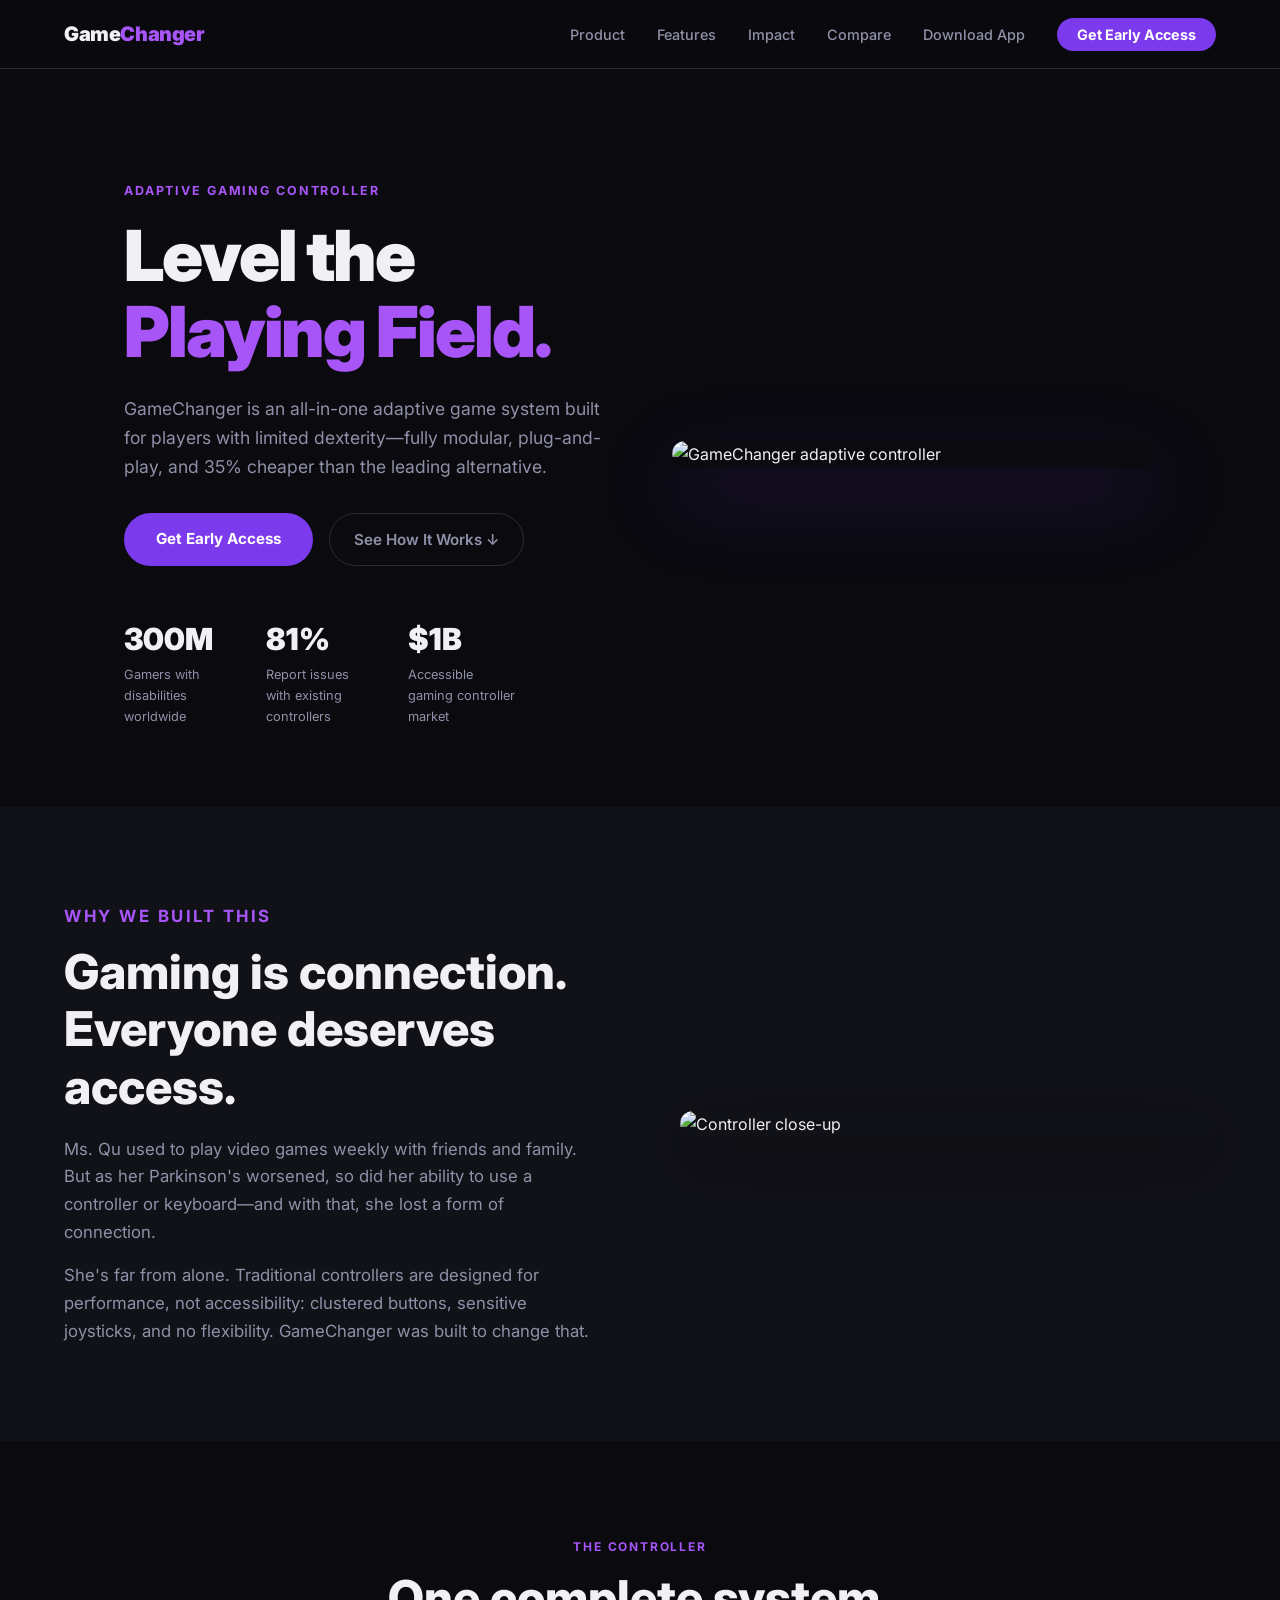
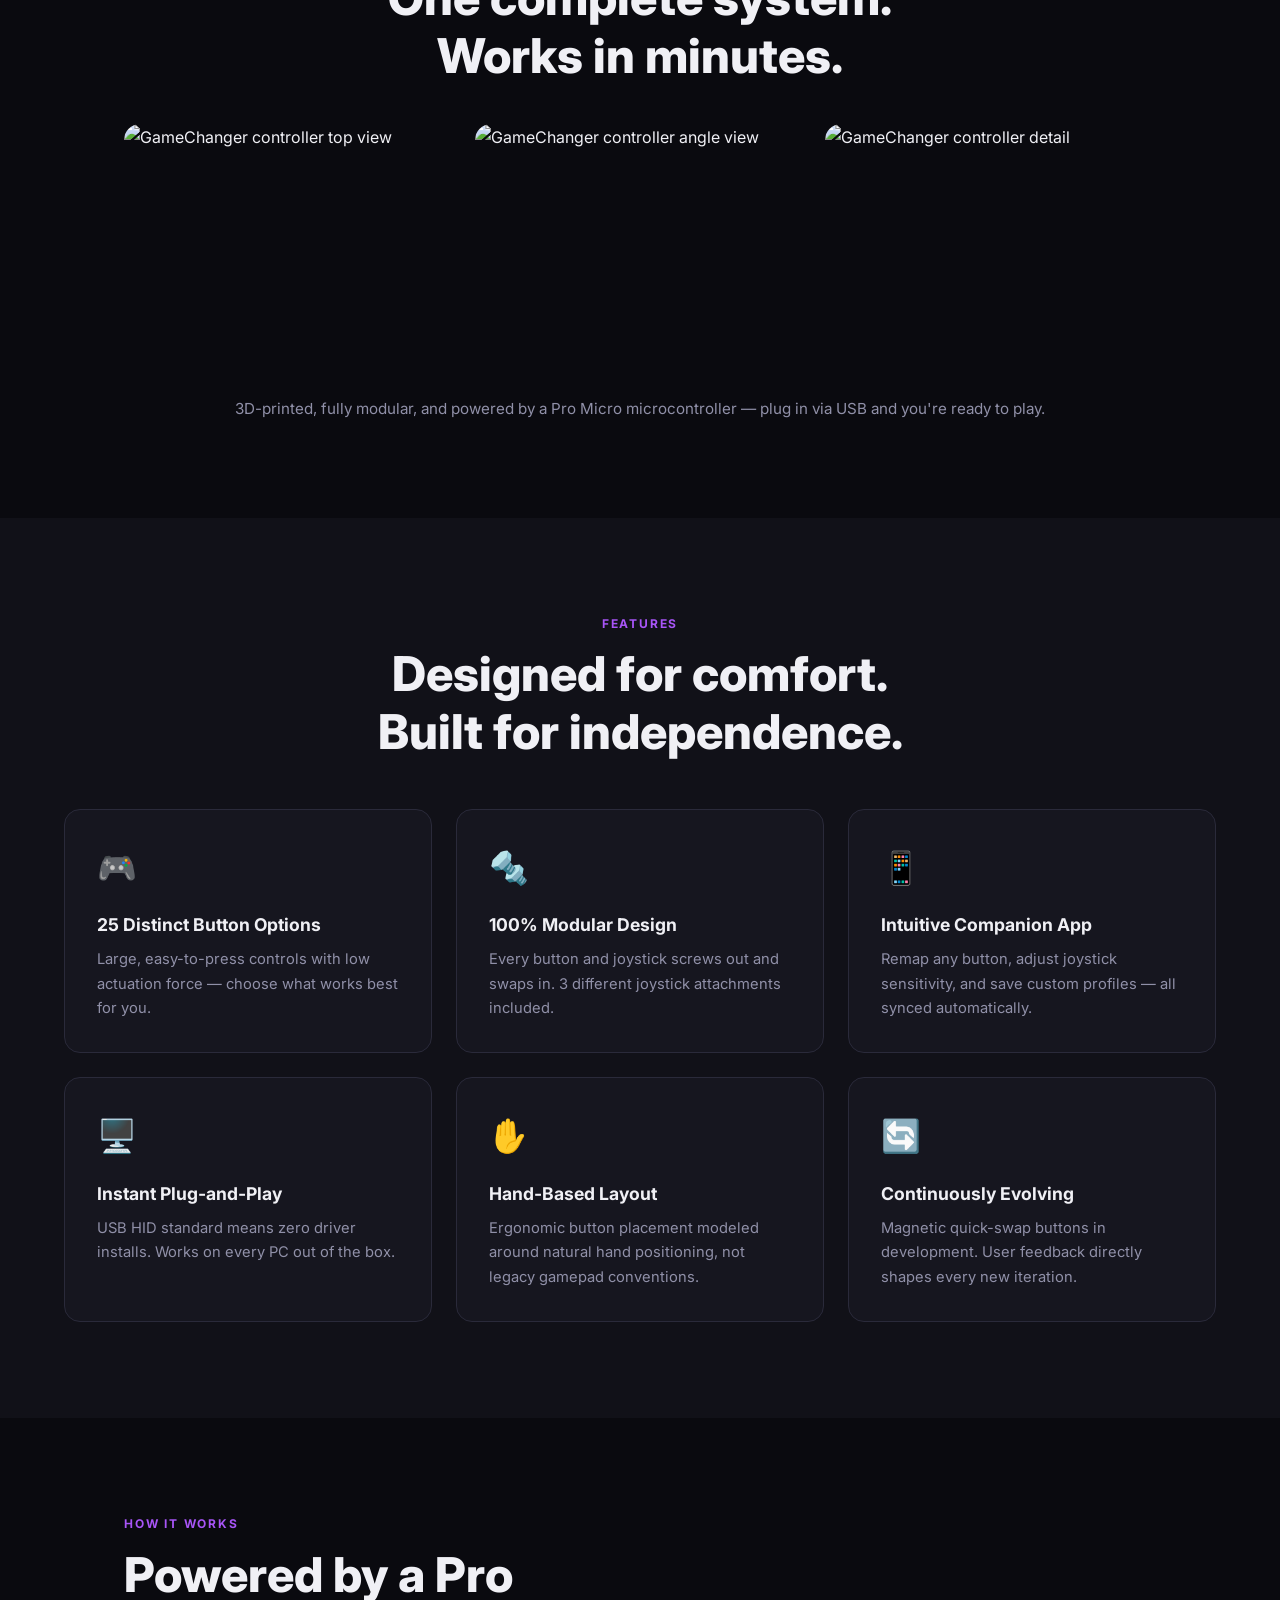
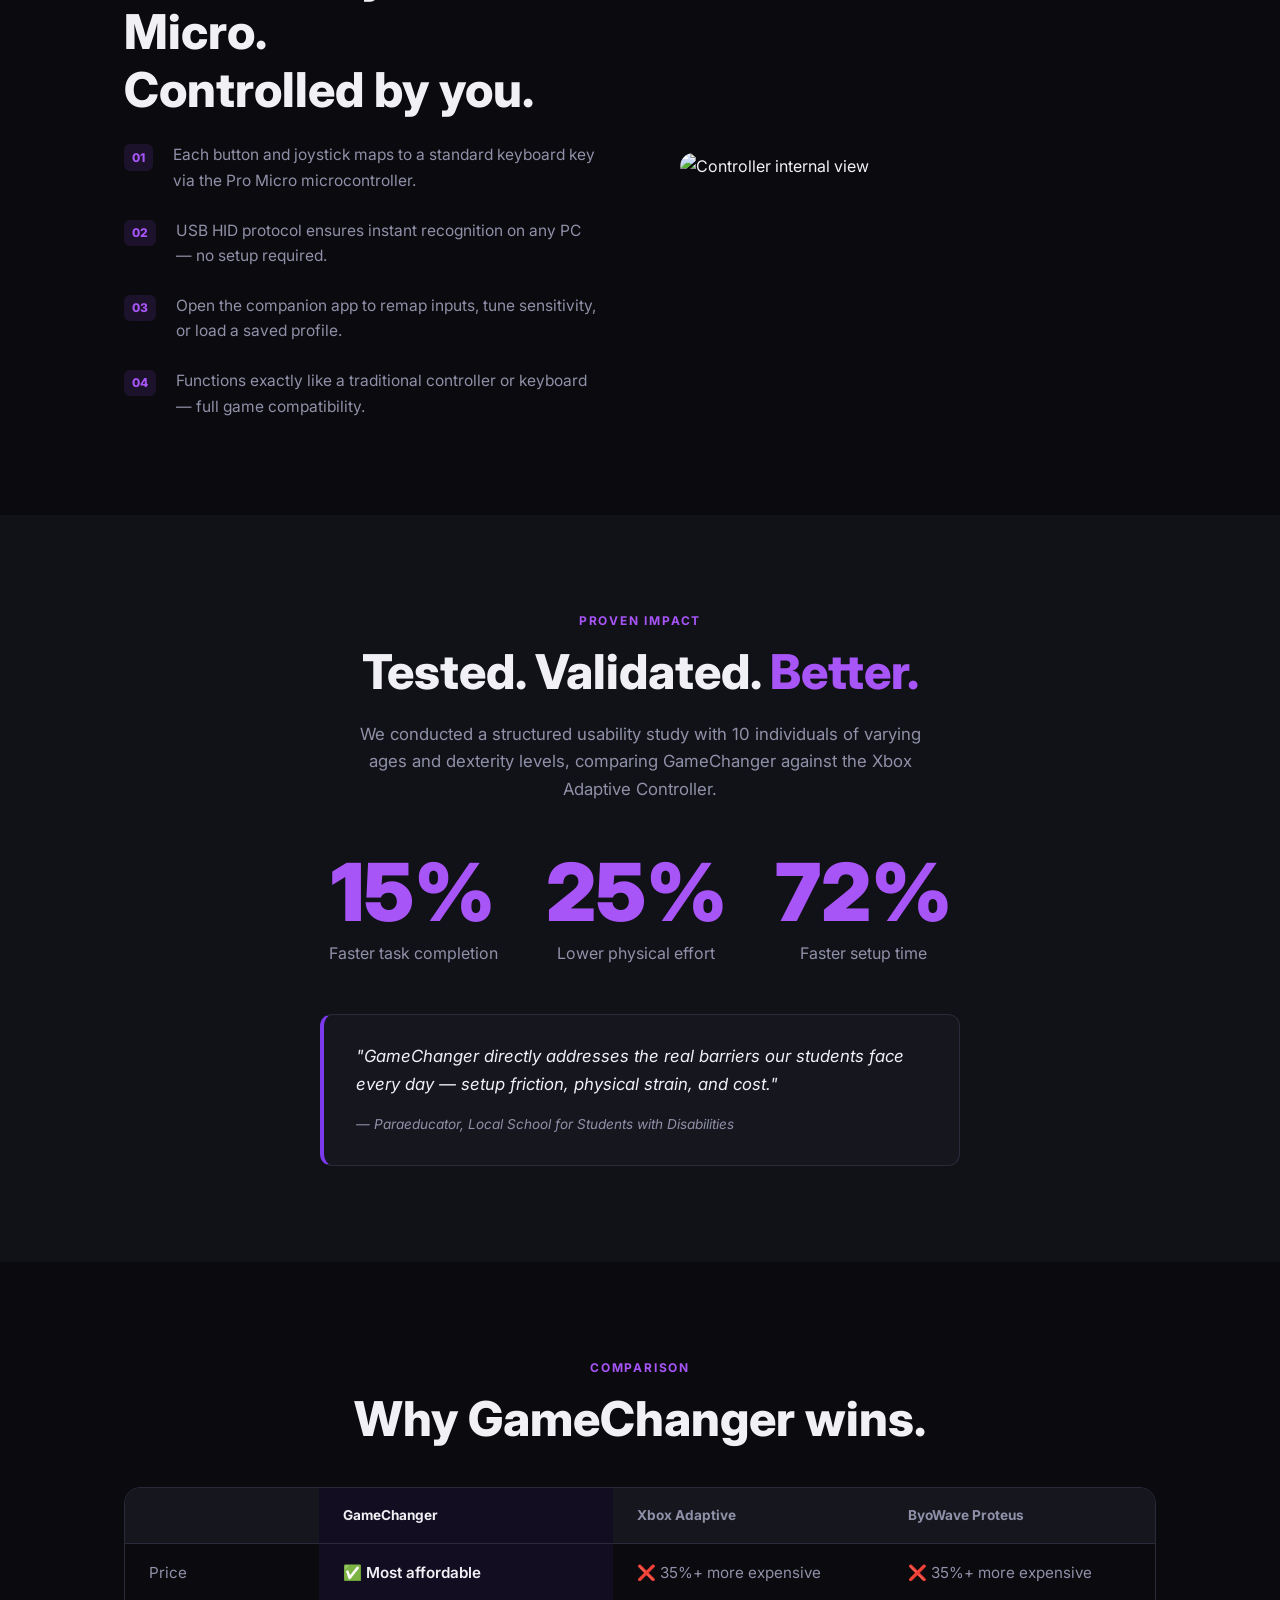
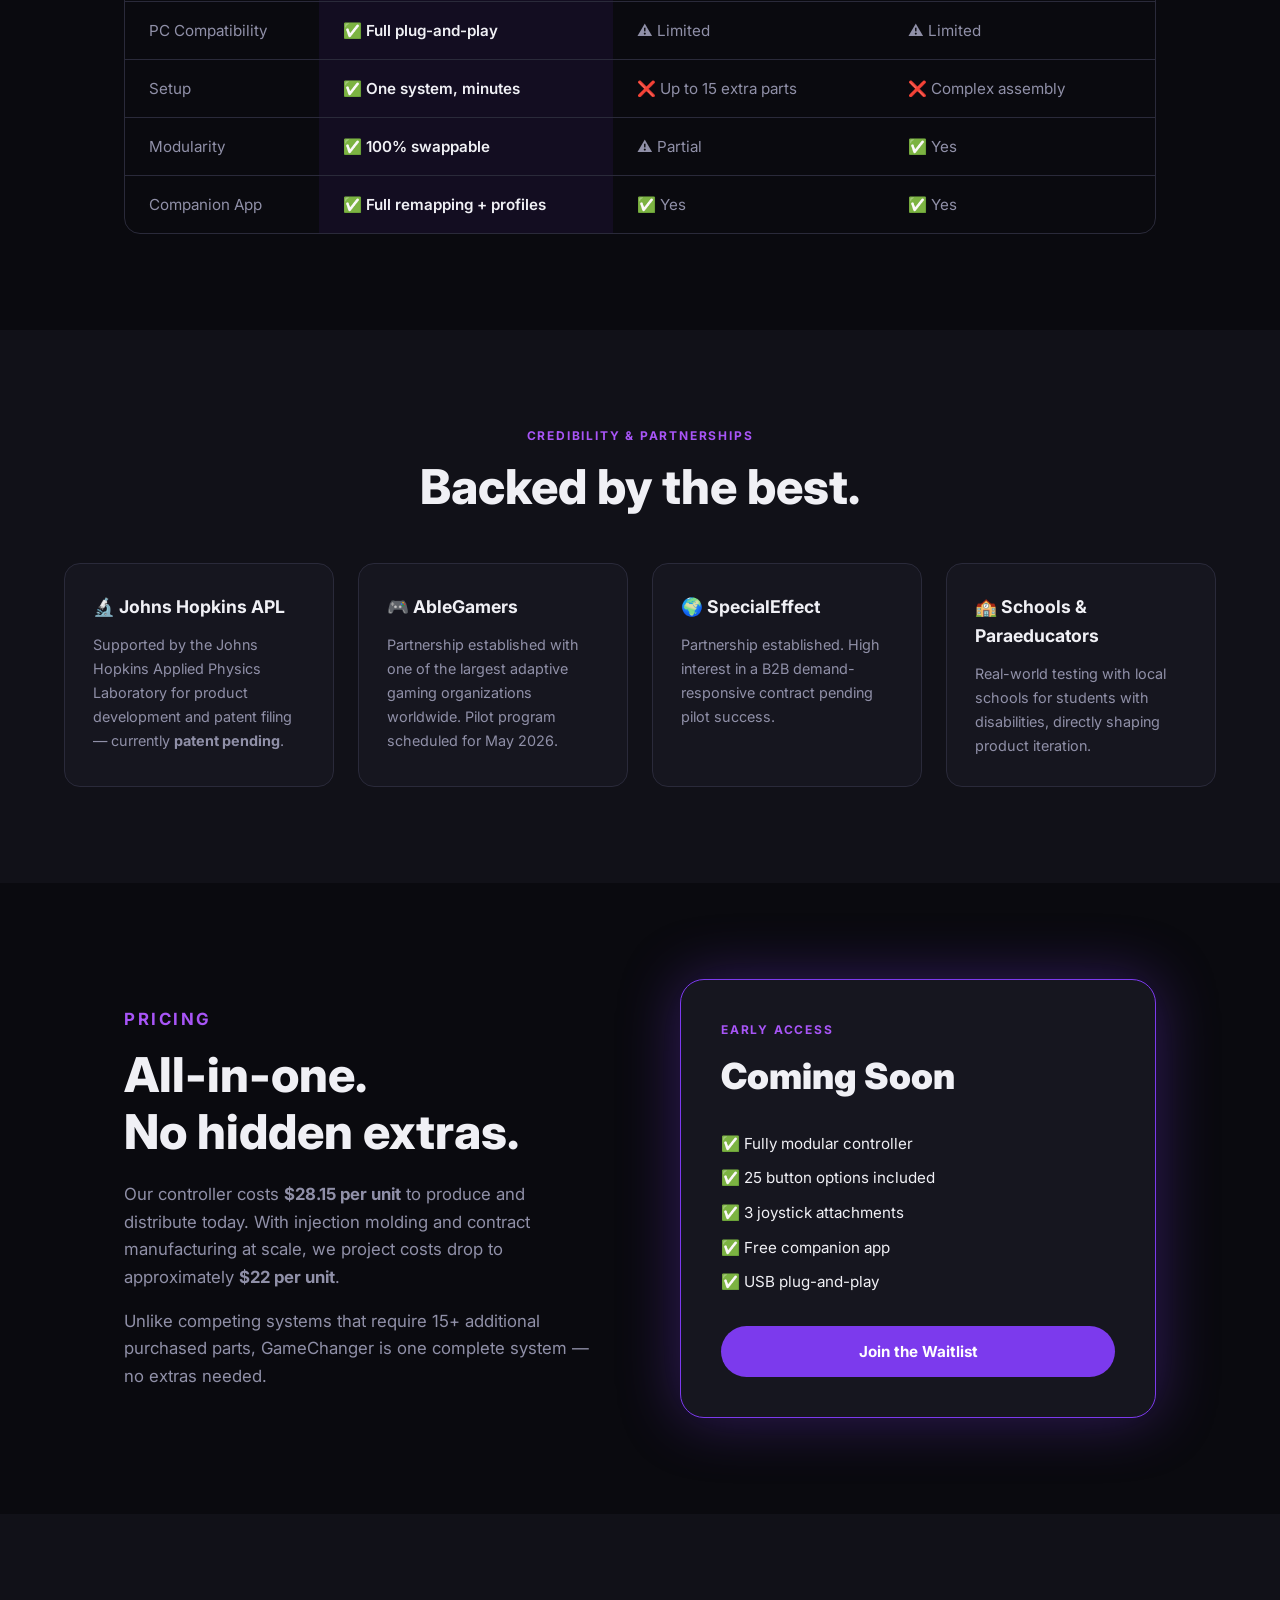
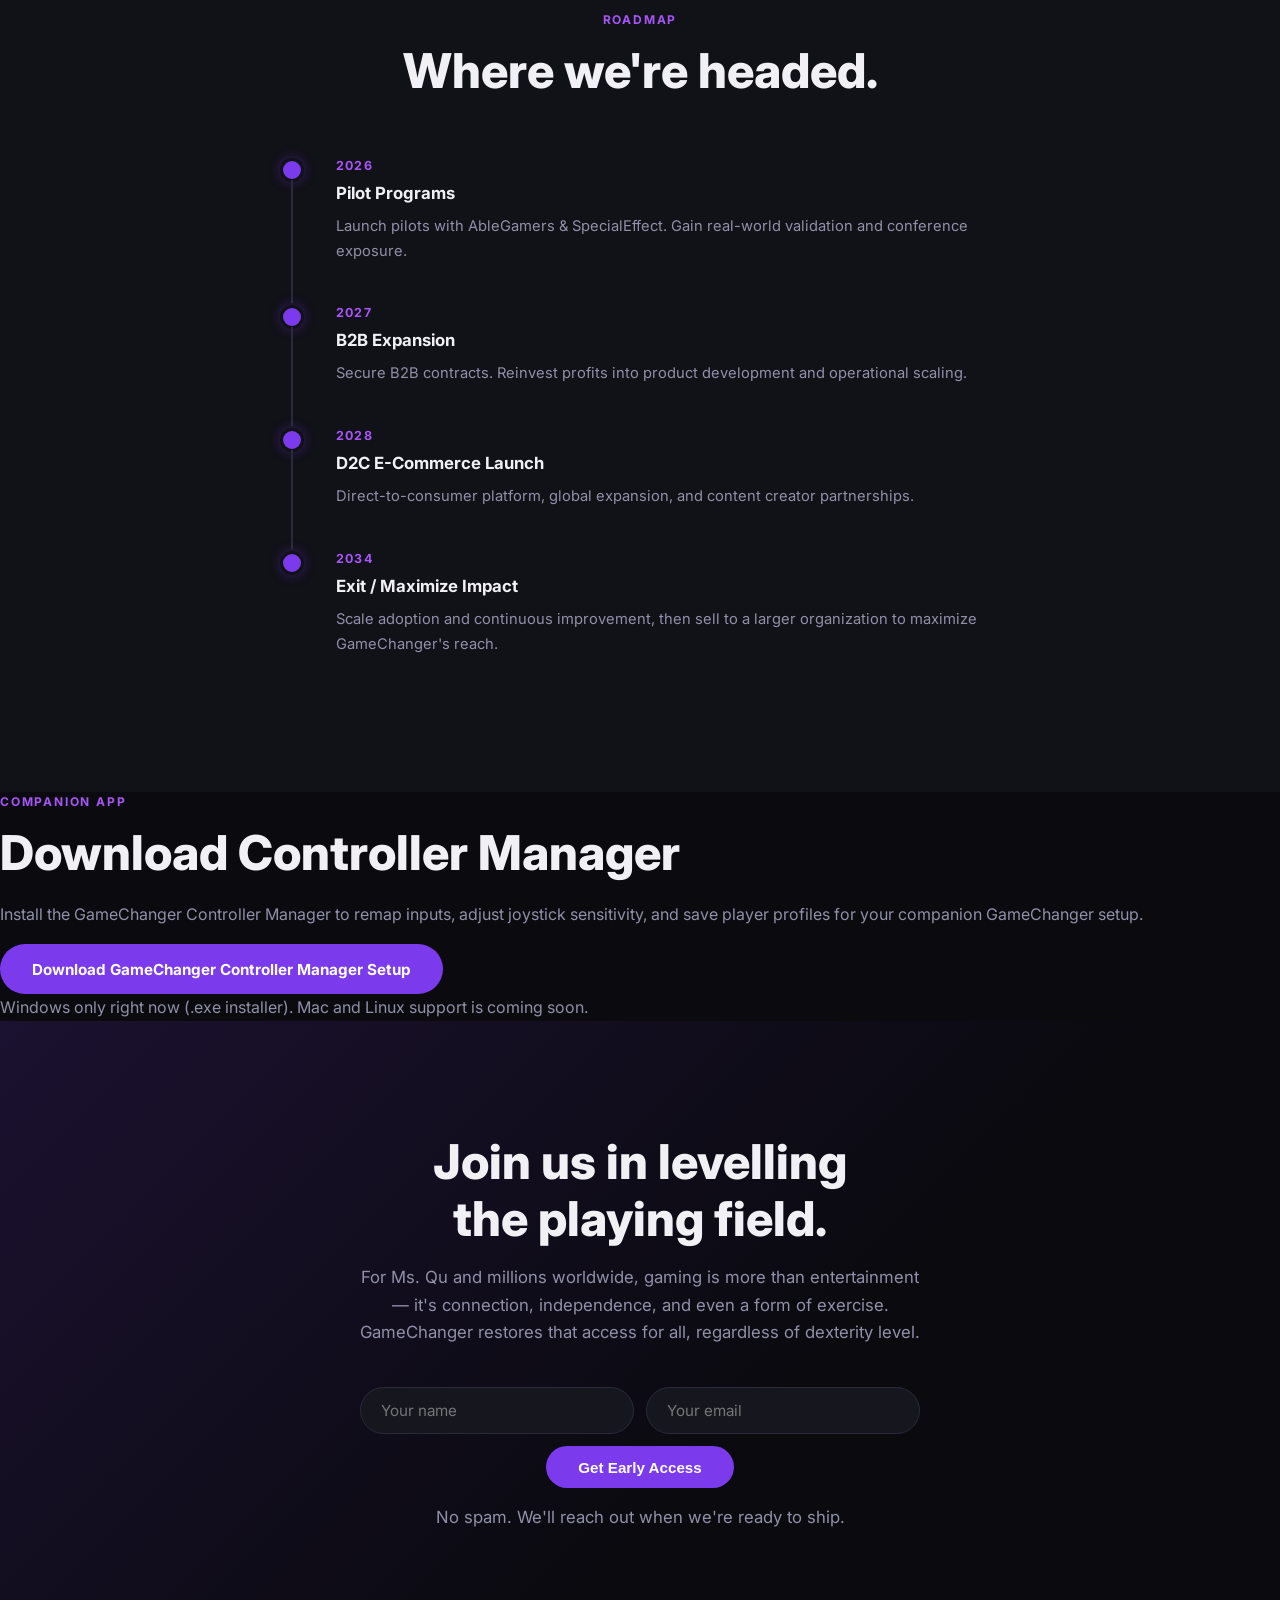
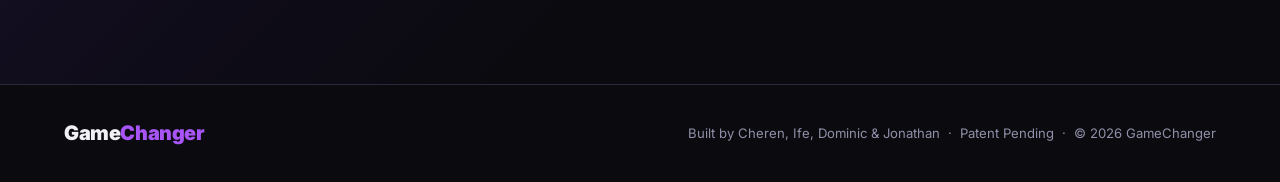
==== index.html @ 716f38cd "Added Form Submission" ====
<!DOCTYPE html>
<html lang="en">
<head>
  <meta charset="UTF-8" />
  <meta name="viewport" content="width=device-width, initial-scale=1.0" />
  <title>GameChanger – The Future of Accessible Gaming</title>
  <link rel="stylesheet" href="style.css" />
  <link href="https://fonts.googleapis.com/css2?family=Inter:wght@300;400;600;700;800;900&display=swap" rel="stylesheet" />
</head>
<body>

  <!-- ░░ NAV ░░ -->
  <nav class="nav">
    <span class="nav-logo">Game<span>Changer</span></span>
    <ul class="nav-links">
      <li><a href="#product">Product</a></li>
      <li><a href="#features">Features</a></li>
      <li><a href="#impact">Impact</a></li>
      <li><a href="#compare">Compare</a></li>
      <li><a href="#download">Download App</a></li>
      <li><a href="#contact" class="nav-cta">Get Early Access</a></li>
    </ul>
  </nav>

  <!-- ░░ HERO ░░ -->
  <section class="hero">
    <div class="hero-content">
      <p class="hero-eyebrow">Adaptive Gaming Controller</p>
      <h1>Level the<br /><span class="accent">Playing Field.</span></h1>
      <p class="hero-sub">
        GameChanger is an all-in-one adaptive game system built for players with limited dexterity—fully modular, plug-and-play, and 35% cheaper than the leading alternative.
      </p>
      <div class="hero-actions">
        <a href="#contact" class="btn-primary">Get Early Access</a>
        <a href="#product" class="btn-ghost">See How It Works ↓</a>
      </div>
      <div class="hero-stats">
        <div class="stat"><span>300M</span><p>Gamers with disabilities worldwide</p></div>
        <div class="stat"><span>81%</span><p>Report issues with existing controllers</p></div>
        <div class="stat"><span>$1B</span><p>Accessible gaming controller market</p></div>
      </div>
    </div>
    <div class="hero-image">
      <img src="images/2O7A1079.jpg" alt="GameChanger adaptive controller" />
    </div>
  </section>

  <!-- ░░ STORY ░░ -->
  <section class="story">
    <div class="story-inner">
      <div class="story-text">
        <p class="section-label">Why We Built This</p>
        <h2>Gaming is connection.<br />Everyone deserves access.</h2>
        <p>
          Ms. Qu used to play video games weekly with friends and family. But as her Parkinson's worsened, so did her ability to use a controller or keyboard—and with that, she lost a form of connection.
        </p>
        <p>
          She's far from alone. Traditional controllers are designed for performance, not accessibility: clustered buttons, sensitive joysticks, and no flexibility. GameChanger was built to change that.
        </p>
      </div>
      <div class="story-img">
        <img src="images/2O7A1068.jpg" alt="Controller close-up" />
      </div>
    </div>
  </section>

  <!-- ░░ PRODUCT SECTION ░░ -->
  <section class="product" id="product">
    <p class="section-label center">The Controller</p>
    <h2 class="center">One complete system.<br />Works in minutes.</h2>
    <div class="product-gallery">
      <img src="images/2O7A1070.jpg" alt="GameChanger controller top view" />
      <img src="images/2O7A1071-2.jpg" alt="GameChanger controller angle view" />
      <img src="images/2O7A1091.jpg" alt="GameChanger controller detail" />
    </div>
    <p class="product-caption center">
      3D-printed, fully modular, and powered by a Pro Micro microcontroller — plug in via USB and you're ready to play.
    </p>
  </section>

  <!-- ░░ FEATURES ░░ -->
  <section class="features" id="features">
    <p class="section-label center">Features</p>
    <h2 class="center">Designed for comfort.<br />Built for independence.</h2>
    <div class="features-grid">

      <div class="feature-card">
        <div class="feature-icon">🎮</div>
        <h3>25 Distinct Button Options</h3>
        <p>Large, easy-to-press controls with low actuation force — choose what works best for you.</p>
      </div>

      <div class="feature-card">
        <div class="feature-icon">🔩</div>
        <h3>100% Modular Design</h3>
        <p>Every button and joystick screws out and swaps in. 3 different joystick attachments included.</p>
      </div>

      <div class="feature-card">
        <div class="feature-icon">📱</div>
        <h3>Intuitive Companion App</h3>
        <p>Remap any button, adjust joystick sensitivity, and save custom profiles — all synced automatically.</p>
      </div>

      <div class="feature-card">
        <div class="feature-icon">🖥️</div>
        <h3>Instant Plug-and-Play</h3>
        <p>USB HID standard means zero driver installs. Works on every PC out of the box.</p>
      </div>

      <div class="feature-card">
        <div class="feature-icon">✋</div>
        <h3>Hand-Based Layout</h3>
        <p>Ergonomic button placement modeled around natural hand positioning, not legacy gamepad conventions.</p>
      </div>

      <div class="feature-card">
        <div class="feature-icon">🔄</div>
        <h3>Continuously Evolving</h3>
        <p>Magnetic quick-swap buttons in development. User feedback directly shapes every new iteration.</p>
      </div>

    </div>
  </section>

  <!-- ░░ HOW IT WORKS ░░ -->
  <section class="how" id="how">
    <div class="how-inner">
      <div class="how-text">
        <p class="section-label">How It Works</p>
        <h2>Powered by a Pro Micro.<br />Controlled by you.</h2>
        <ul class="how-list">
          <li><span>01</span> Each button and joystick maps to a standard keyboard key via the Pro Micro microcontroller.</li>
          <li><span>02</span> USB HID protocol ensures instant recognition on any PC — no setup required.</li>
          <li><span>03</span> Open the companion app to remap inputs, tune sensitivity, or load a saved profile.</li>
          <li><span>04</span> Functions exactly like a traditional controller or keyboard — full game compatibility.</li>
        </ul>
      </div>
      <div class="how-img">
        <img src="images/2O7A1068.jpg" alt="Controller internal view" />
      </div>
    </div>
  </section>

  <!-- ░░ IMPACT / STATS ░░ -->
  <section class="impact" id="impact">
    <p class="section-label center">Proven Impact</p>
    <h2 class="center">Tested. Validated. <span class="accent">Better.</span></h2>
    <p class="impact-sub center">
      We conducted a structured usability study with 10 individuals of varying ages and dexterity levels, comparing GameChanger against the Xbox Adaptive Controller.
    </p>
    <div class="impact-stats">
      <div class="impact-stat">
        <span>15%</span>
        <p>Faster task completion</p>
      </div>
      <div class="impact-stat">
        <span>25%</span>
        <p>Lower physical effort</p>
      </div>
      <div class="impact-stat">
        <span>72%</span>
        <p>Faster setup time</p>
      </div>
    </div>
    <blockquote class="testimonial">
      <p>"GameChanger directly addresses the real barriers our students face every day — setup friction, physical strain, and cost."</p>
      <cite>— Paraeducator, Local School for Students with Disabilities</cite>
    </blockquote>
  </section>

  <!-- ░░ COMPARE ░░ -->
  <section class="compare" id="compare">
    <p class="section-label center">Comparison</p>
    <h2 class="center">Why GameChanger wins.</h2>
    <div class="compare-table-wrap">
      <table class="compare-table">
        <thead>
          <tr>
            <th></th>
            <th class="highlight-col">GameChanger</th>
            <th>Xbox Adaptive</th>
            <th>ByoWave Proteus</th>
          </tr>
        </thead>
        <tbody>
          <tr>
            <td>Price</td>
            <td class="highlight-col">✅ Most affordable</td>
            <td>❌ 35%+ more expensive</td>
            <td>❌ 35%+ more expensive</td>
          </tr>
          <tr>
            <td>PC Compatibility</td>
            <td class="highlight-col">✅ Full plug-and-play</td>
            <td>⚠️ Limited</td>
            <td>⚠️ Limited</td>
          </tr>
          <tr>
            <td>Setup</td>
            <td class="highlight-col">✅ One system, minutes</td>
            <td>❌ Up to 15 extra parts</td>
            <td>❌ Complex assembly</td>
          </tr>
          <tr>
            <td>Modularity</td>
            <td class="highlight-col">✅ 100% swappable</td>
            <td>⚠️ Partial</td>
            <td>✅ Yes</td>
          </tr>
          <tr>
            <td>Companion App</td>
            <td class="highlight-col">✅ Full remapping + profiles</td>
            <td>✅ Yes</td>
            <td>✅ Yes</td>
          </tr>
        </tbody>
      </table>
    </div>
  </section>

  <!-- ░░ CREDIBILITY ░░ -->
  <section class="cred">
    <p class="section-label center">Credibility & Partnerships</p>
    <h2 class="center">Backed by the best.</h2>
    <div class="cred-cards">
      <div class="cred-card">
        <h3>🔬 Johns Hopkins APL</h3>
        <p>Supported by the Johns Hopkins Applied Physics Laboratory for product development and patent filing — currently <strong>patent pending</strong>.</p>
      </div>
      <div class="cred-card">
        <h3>🎮 AbleGamers</h3>
        <p>Partnership established with one of the largest adaptive gaming organizations worldwide. Pilot program scheduled for May 2026.</p>
      </div>
      <div class="cred-card">
        <h3>🌍 SpecialEffect</h3>
        <p>Partnership established. High interest in a B2B demand-responsive contract pending pilot success.</p>
      </div>
      <div class="cred-card">
        <h3>🏫 Schools & Paraeducators</h3>
        <p>Real-world testing with local schools for students with disabilities, directly shaping product iteration.</p>
      </div>
    </div>
  </section>

  <!-- ░░ PRICING ░░ -->
  <section class="pricing">
    <div class="pricing-inner">
      <div>
        <p class="section-label">Pricing</p>
        <h2>All-in-one.<br />No hidden extras.</h2>
        <p>
          Our controller costs <strong>$28.15 per unit</strong> to produce and distribute today. With injection molding and contract manufacturing at scale, we project costs drop to approximately <strong>$22 per unit</strong>.
        </p>
        <p>
          Unlike competing systems that require 15+ additional purchased parts, GameChanger is one complete system — no extras needed.
        </p>
      </div>
      <div class="pricing-card">
        <p class="pricing-label">Early Access</p>
        <p class="pricing-price">Coming Soon</p>
        <ul>
          <li>✅ Fully modular controller</li>
          <li>✅ 25 button options included</li>
          <li>✅ 3 joystick attachments</li>
          <li>✅ Free companion app</li>
          <li>✅ USB plug-and-play</li>
        </ul>
        <a href="#contact" class="btn-primary full">Join the Waitlist</a>
      </div>
    </div>
  </section>

  <!-- ░░ ROADMAP ░░ -->
  <section class="roadmap">
    <p class="section-label center">Roadmap</p>
    <h2 class="center">Where we're headed.</h2>
    <div class="timeline">
      <div class="tl-item">
        <div class="tl-dot"></div>
        <div class="tl-content">
          <span class="tl-year">2026</span>
          <h3>Pilot Programs</h3>
          <p>Launch pilots with AbleGamers & SpecialEffect. Gain real-world validation and conference exposure.</p>
        </div>
      </div>
      <div class="tl-item">
        <div class="tl-dot"></div>
        <div class="tl-content">
          <span class="tl-year">2027</span>
          <h3>B2B Expansion</h3>
          <p>Secure B2B contracts. Reinvest profits into product development and operational scaling.</p>
        </div>
      </div>
      <div class="tl-item">
        <div class="tl-dot"></div>
        <div class="tl-content">
          <span class="tl-year">2028</span>
          <h3>D2C E-Commerce Launch</h3>
          <p>Direct-to-consumer platform, global expansion, and content creator partnerships.</p>
        </div>
      </div>
      <div class="tl-item">
        <div class="tl-dot"></div>
        <div class="tl-content">
          <span class="tl-year">2034</span>
          <h3>Exit / Maximize Impact</h3>
          <p>Scale adoption and continuous improvement, then sell to a larger organization to maximize GameChanger's reach.</p>
        </div>
      </div>
    </div>
  </section>

  <!-- ░░ COMPANION APP DOWNLOAD ░░ -->
  <section class="download" id="download">
    <div class="download-card">
      <p class="section-label">Companion App</p>
      <h2>Download Controller Manager</h2>
      <p>
        Install the GameChanger Controller Manager to remap inputs, adjust joystick sensitivity,
        and save player profiles for your companion GameChanger setup.
      </p>
      <a href="GameChanger Controller Manager Setup 1.0.3.exe" class="btn-primary" download>
        Download GameChanger Controller Manager Setup
      </a>
      <p class="download-note">Windows only right now (.exe installer). Mac and Linux support is coming soon.</p>
    </div>
  </section>

  <!-- ░░ CTA ░░ -->
  <section class="cta" id="contact">
    <h2>Join us in levelling<br />the playing field.</h2>
    <p>For Ms. Qu and millions worldwide, gaming is more than entertainment — it's connection, independence, and even a form of exercise. GameChanger restores that access for all, regardless of dexterity level.</p>
    <form class="cta-form" action="https://api.web3forms.com/submit" method="POST">
      <input type="hidden" name="access_key" value="7065fef3-74a2-4b6d-952d-e6f569e4c81d" />
      <input type="hidden" name="subject" value="New GameChanger Early Access Signup" />
      <input type="hidden" name="from_name" value="GameChanger Website" />
      <input type="checkbox" name="botcheck" class="hidden" style="display: none;" />
      <input type="text" name="name" placeholder="Your name" required />
      <input type="email" name="email" placeholder="Your email" required />
      <button type="submit" class="btn-primary">Get Early Access</button>
    </form>
    <p class="cta-note">No spam. We'll reach out when we're ready to ship.</p>
  </section>

  <!-- ░░ FOOTER ░░ -->
  <footer class="footer">
    <span class="nav-logo">Game<span>Changer</span></span>
    <p>Built by Cheren, Ife, Dominic & Jonathan &nbsp;·&nbsp; Patent Pending &nbsp;·&nbsp; © 2026 GameChanger</p>
  </footer>

</body>
</html>
---- style.css ----
/* ===== RESET & BASE ===== */
*, *::before, *::after { box-sizing: border-box; margin: 0; padding: 0; }

:root {
  --bg: #0a0a0f;
  --bg2: #111118;
  --bg3: #16161f;
  --accent: #7c3aed;
  --accent2: #a855f7;
  --accent-glow: rgba(124,58,237,0.35);
  --text: #f0f0f5;
  --muted: #9090a8;
  --border: #2a2a3a;
  --radius: 16px;
  --max: 1160px;
}

html { scroll-behavior: smooth; }

body {
  font-family: 'Inter', sans-serif;
  background: var(--bg);
  color: var(--text);
  line-height: 1.65;
  overflow-x: hidden;
}

a { text-decoration: none; color: inherit; }
img { display: block; max-width: 100%; border-radius: var(--radius); }

/* ===== UTILITIES ===== */
.center { text-align: center; }
.accent { color: var(--accent2); }
.section-label {
  font-size: 0.75rem;
  font-weight: 700;
  letter-spacing: 0.15em;
  text-transform: uppercase;
  color: var(--accent2);
  margin-bottom: 0.75rem;
}
h2 {
  font-size: clamp(1.8rem, 4vw, 3rem);
  font-weight: 800;
  line-height: 1.2;
  margin-bottom: 1.25rem;
}
h3 { font-size: 1.1rem; font-weight: 700; margin-bottom: 0.5rem; }
p { color: var(--muted); margin-bottom: 1rem; }
p:last-child { margin-bottom: 0; }

/* ===== BUTTONS ===== */
.btn-primary {
  display: inline-block;
  background: var(--accent);
  color: #fff;
  padding: 0.8rem 2rem;
  border-radius: 50px;
  font-weight: 700;
  font-size: 0.95rem;
  transition: background 0.2s, transform 0.15s, box-shadow 0.2s;
  border: none;
  cursor: pointer;
}
.btn-primary:hover {
  background: var(--accent2);
  transform: translateY(-2px);
  box-shadow: 0 8px 30px var(--accent-glow);
}
.btn-primary.full { width: 100%; text-align: center; }

.btn-ghost {
  display: inline-block;
  color: var(--muted);
  padding: 0.8rem 1.5rem;
  border-radius: 50px;
  border: 1px solid var(--border);
  font-weight: 600;
  font-size: 0.95rem;
  transition: border-color 0.2s, color 0.2s;
}
.btn-ghost:hover { border-color: var(--accent2); color: var(--text); }

/* ===== NAV ===== */
.nav {
  position: sticky;
  top: 0;
  z-index: 100;
  display: flex;
  align-items: center;
  justify-content: space-between;
  padding: 1.1rem 5%;
  background: rgba(10,10,15,0.85);
  backdrop-filter: blur(14px);
  border-bottom: 1px solid var(--border);
}
.nav-logo {
  font-size: 1.25rem;
  font-weight: 900;
  color: var(--text);
  letter-spacing: -0.02em;
}
.nav-logo span { color: var(--accent2); }
.nav-links { display: flex; gap: 2rem; list-style: none; align-items: center; }
.nav-links a { font-size: 0.9rem; font-weight: 500; color: var(--muted); transition: color 0.2s; }
.nav-links a:hover { color: var(--text); }
.nav-cta {
  background: var(--accent) !important;
  color: #fff !important;
  padding: 0.5rem 1.25rem;
  border-radius: 50px;
  font-weight: 700 !important;
  transition: background 0.2s !important;
}
.nav-cta:hover { background: var(--accent2) !important; }

/* ===== HERO ===== */
.hero {
  display: grid;
  grid-template-columns: 1fr 1fr;
  align-items: center;
  gap: 4rem;
  padding: 7rem 5% 5rem;
  max-width: var(--max);
  margin: 0 auto;
}
.hero-eyebrow {
  font-size: 0.78rem;
  font-weight: 700;
  letter-spacing: 0.15em;
  text-transform: uppercase;
  color: var(--accent2);
  margin-bottom: 1rem;
}
.hero h1 {
  font-size: clamp(2.5rem, 5.5vw, 4.5rem);
  font-weight: 900;
  line-height: 1.08;
  margin-bottom: 1.5rem;
  letter-spacing: -0.03em;
}
.hero-sub { font-size: 1.1rem; color: var(--muted); margin-bottom: 2rem; max-width: 480px; }
.hero-actions { display: flex; gap: 1rem; flex-wrap: wrap; margin-bottom: 3rem; }
.hero-stats { display: flex; gap: 2rem; flex-wrap: wrap; }
.stat span { font-size: 1.9rem; font-weight: 900; color: var(--text); display: block; }
.stat p { font-size: 0.8rem; color: var(--muted); max-width: 110px; margin: 0; }
.hero-image img {
  width: 100%;
  border-radius: 24px;
  box-shadow: 0 30px 80px rgba(124,58,237,0.25);
}

/* ===== STORY ===== */
.story {
  background: var(--bg2);
  padding: 6rem 5%;
}
.story-inner {
  display: grid;
  grid-template-columns: 1fr 1fr;
  align-items: center;
  gap: 5rem;
  max-width: var(--max);
  margin: 0 auto;
}
.story-text p { font-size: 1.05rem; }
.story-img img {
  box-shadow: 0 20px 60px rgba(0,0,0,0.5);
}

/* ===== PRODUCT ===== */
.product {
  padding: 6rem 5%;
  max-width: var(--max);
  margin: 0 auto;
}
.product-gallery {
  display: grid;
  grid-template-columns: repeat(3, 1fr);
  gap: 1.25rem;
  margin: 2.5rem 0 1.5rem;
}
.product-gallery img {
  aspect-ratio: 4/3;
  object-fit: cover;
  transition: transform 0.3s;
}
.product-gallery img:hover { transform: scale(1.03); }
.product-caption { color: var(--muted); font-size: 0.95rem; }

/* ===== FEATURES ===== */
.features {
  background: var(--bg2);
  padding: 6rem 5%;
}
.features h2 { margin-bottom: 3rem; }
.features-grid {
  display: grid;
  grid-template-columns: repeat(auto-fit, minmax(280px, 1fr));
  gap: 1.5rem;
  max-width: var(--max);
  margin: 0 auto;
}
.feature-card {
  background: var(--bg3);
  border: 1px solid var(--border);
  border-radius: var(--radius);
  padding: 2rem;
  transition: border-color 0.2s, transform 0.2s;
}
.feature-card:hover { border-color: var(--accent); transform: translateY(-4px); }
.feature-icon { font-size: 2rem; margin-bottom: 1rem; }
.feature-card p { font-size: 0.92rem; }

/* ===== HOW IT WORKS ===== */
.how {
  padding: 6rem 5%;
  max-width: var(--max);
  margin: 0 auto;
}
.how-inner {
  display: grid;
  grid-template-columns: 1fr 1fr;
  align-items: center;
  gap: 5rem;
}
.how-list { list-style: none; display: flex; flex-direction: column; gap: 1.5rem; margin-top: 1.5rem; }
.how-list li {
  display: flex;
  gap: 1.25rem;
  align-items: flex-start;
  color: var(--muted);
  font-size: 0.97rem;
}
.how-list li span {
  font-size: 0.75rem;
  font-weight: 800;
  color: var(--accent2);
  background: rgba(168,85,247,0.12);
  border-radius: 6px;
  padding: 0.2rem 0.5rem;
  white-space: nowrap;
  margin-top: 2px;
}

/* ===== IMPACT ===== */
.impact {
  background: var(--bg2);
  padding: 6rem 5%;
  text-align: center;
}
.impact-sub { max-width: 600px; margin: 0 auto 3rem; font-size: 1.05rem; }
.impact-stats {
  display: flex;
  justify-content: center;
  gap: 3rem;
  flex-wrap: wrap;
  margin-bottom: 3rem;
}
.impact-stat span {
  font-size: clamp(3rem, 7vw, 5rem);
  font-weight: 900;
  color: var(--accent2);
  display: block;
  line-height: 1;
}
.impact-stat p { font-size: 1rem; color: var(--muted); margin-top: 0.5rem; }
.testimonial {
  max-width: 640px;
  margin: 0 auto;
  background: var(--bg3);
  border: 1px solid var(--border);
  border-left: 4px solid var(--accent);
  border-radius: 12px;
  padding: 1.75rem 2rem;
  text-align: left;
}
.testimonial p {
  font-size: 1.05rem;
  color: var(--text);
  font-style: italic;
  margin-bottom: 0.75rem;
}
.testimonial cite { font-size: 0.85rem; color: var(--muted); }

/* ===== COMPARE ===== */
.compare {
  padding: 6rem 5%;
  max-width: var(--max);
  margin: 0 auto;
}
.compare-table-wrap {
  overflow-x: auto;
  margin-top: 2.5rem;
  border-radius: var(--radius);
  border: 1px solid var(--border);
}
.compare-table {
  width: 100%;
  border-collapse: collapse;
  font-size: 0.95rem;
}
.compare-table th, .compare-table td {
  padding: 1rem 1.5rem;
  text-align: left;
  border-bottom: 1px solid var(--border);
}
.compare-table th { font-size: 0.85rem; font-weight: 700; color: var(--muted); background: var(--bg3); }
.compare-table td { color: var(--muted); }
.compare-table tr:last-child td { border-bottom: none; }
.compare-table tr:hover td { background: rgba(255,255,255,0.02); }
.highlight-col {
  background: rgba(124,58,237,0.08) !important;
  color: var(--text) !important;
  font-weight: 600;
}

/* ===== CREDIBILITY ===== */
.cred {
  background: var(--bg2);
  padding: 6rem 5%;
}
.cred h2 { margin-bottom: 3rem; }
.cred-cards {
  display: grid;
  grid-template-columns: repeat(auto-fit, minmax(240px, 1fr));
  gap: 1.5rem;
  max-width: var(--max);
  margin: 0 auto;
}
.cred-card {
  background: var(--bg3);
  border: 1px solid var(--border);
  border-radius: var(--radius);
  padding: 1.75rem;
}
.cred-card h3 { margin-bottom: 0.75rem; color: var(--text); }
.cred-card p { font-size: 0.9rem; }

/* ===== PRICING ===== */
.pricing {
  padding: 6rem 5%;
  max-width: var(--max);
  margin: 0 auto;
}
.pricing-inner {
  display: grid;
  grid-template-columns: 1fr 1fr;
  gap: 5rem;
  align-items: center;
}
.pricing-inner > div:first-child p { font-size: 1.05rem; }
.pricing-card {
  background: var(--bg3);
  border: 1px solid var(--accent);
  border-radius: 24px;
  padding: 2.5rem;
  box-shadow: 0 0 60px var(--accent-glow);
}
.pricing-label {
  font-size: 0.75rem;
  font-weight: 700;
  letter-spacing: 0.15em;
  text-transform: uppercase;
  color: var(--accent2);
  margin-bottom: 0.5rem !important;
}
.pricing-price {
  font-size: 2.25rem;
  font-weight: 900;
  color: var(--text) !important;
  margin-bottom: 1.5rem !important;
}
.pricing-card ul {
  list-style: none;
  display: flex;
  flex-direction: column;
  gap: 0.6rem;
  margin-bottom: 2rem;
}
.pricing-card li { font-size: 0.95rem; color: var(--text); }

/* ===== ROADMAP ===== */
.roadmap {
  background: var(--bg2);
  padding: 6rem 5%;
}
.roadmap h2 { margin-bottom: 3.5rem; }
.timeline {
  max-width: 720px;
  margin: 0 auto;
  display: flex;
  flex-direction: column;
  gap: 0;
}
.tl-item {
  display: flex;
  gap: 2rem;
  position: relative;
  padding-bottom: 2.5rem;
}
.tl-item::before {
  content: '';
  position: absolute;
  left: 11px;
  top: 24px;
  bottom: 0;
  width: 2px;
  background: var(--border);
}
.tl-item:last-child::before { display: none; }
.tl-dot {
  width: 24px;
  height: 24px;
  border-radius: 50%;
  background: var(--accent);
  border: 3px solid var(--bg2);
  flex-shrink: 0;
  margin-top: 2px;
  box-shadow: 0 0 12px var(--accent-glow);
}
.tl-content { flex: 1; }
.tl-year {
  font-size: 0.78rem;
  font-weight: 700;
  letter-spacing: 0.1em;
  text-transform: uppercase;
  color: var(--accent2);
  display: block;
  margin-bottom: 0.25rem;
}
.tl-content h3 { color: var(--text); font-size: 1.05rem; margin-bottom: 0.4rem; }
.tl-content p { font-size: 0.92rem; margin: 0; }

/* ===== CTA ===== */
.cta {
  padding: 7rem 5%;
  text-align: center;
  background: linear-gradient(135deg, rgba(124,58,237,0.15) 0%, transparent 60%);
}
.cta h2 { margin-bottom: 1rem; }
.cta > p { max-width: 560px; margin: 0 auto 2.5rem; font-size: 1.05rem; }
.cta-form {
  display: flex;
  gap: 0.75rem;
  justify-content: center;
  flex-wrap: wrap;
  max-width: 560px;
  margin: 0 auto 1rem;
}
.cta-form input,
.cta-form select,
.cta-form textarea {
  flex: 1;
  min-width: 200px;
  padding: 0.8rem 1.25rem;
  border-radius: 16px;
  border: 1px solid var(--border);
  background: var(--bg3);
  color: var(--text);
  font-size: 0.95rem;
  outline: none;
  font-family: inherit;
  transition: border-color 0.2s;
}
.cta-form input { border-radius: 50px; }
.cta-form select { border-radius: 50px; width: 100%; flex-basis: 100%; cursor: pointer; appearance: none; background-image: url("data:image/svg+xml,%3Csvg xmlns='http://www.w3.org/2000/svg' width='12' height='8' viewBox='0 0 12 8'%3E%3Cpath fill='%23888' d='M6 8L0 0h12z'/%3E%3C/svg%3E"); background-repeat: no-repeat; background-position: right 1.25rem center; }
.cta-form textarea { border-radius: 16px; width: 100%; flex-basis: 100%; resize: vertical; min-height: 100px; }
.cta-form input:focus,
.cta-form select:focus,
.cta-form textarea:focus { border-color: var(--accent); }
.cta-note { color: var(--muted); font-size: 0.82rem; }
.success-msg { color: var(--accent2); font-size: 1.1rem; font-weight: 600; }

/* ===== FOOTER ===== */
.footer {
  border-top: 1px solid var(--border);
  padding: 2rem 5%;
  display: flex;
  align-items: center;
  justify-content: space-between;
  flex-wrap: wrap;
  gap: 1rem;
}
.footer p { font-size: 0.82rem; color: var(--muted); margin: 0; }

/* ===== RESPONSIVE ===== */
@media (max-width: 900px) {
  .hero, .story-inner, .how-inner, .pricing-inner {
    grid-template-columns: 1fr;
    gap: 2.5rem;
  }
  .hero { padding-top: 4rem; }
  .hero h1 { font-size: 2.8rem; }
  .product-gallery { grid-template-columns: 1fr 1fr; }
  .nav-links { gap: 1rem; }
}
@media (max-width: 600px) {
  .nav-links li:not(:last-child) { display: none; }
  .product-gallery { grid-template-columns: 1fr; }
  .impact-stats { gap: 2rem; }
  .hero-stats { gap: 1.5rem; }
  .compare-table th, .compare-table td { padding: 0.75rem 1rem; font-size: 0.85rem; }
}
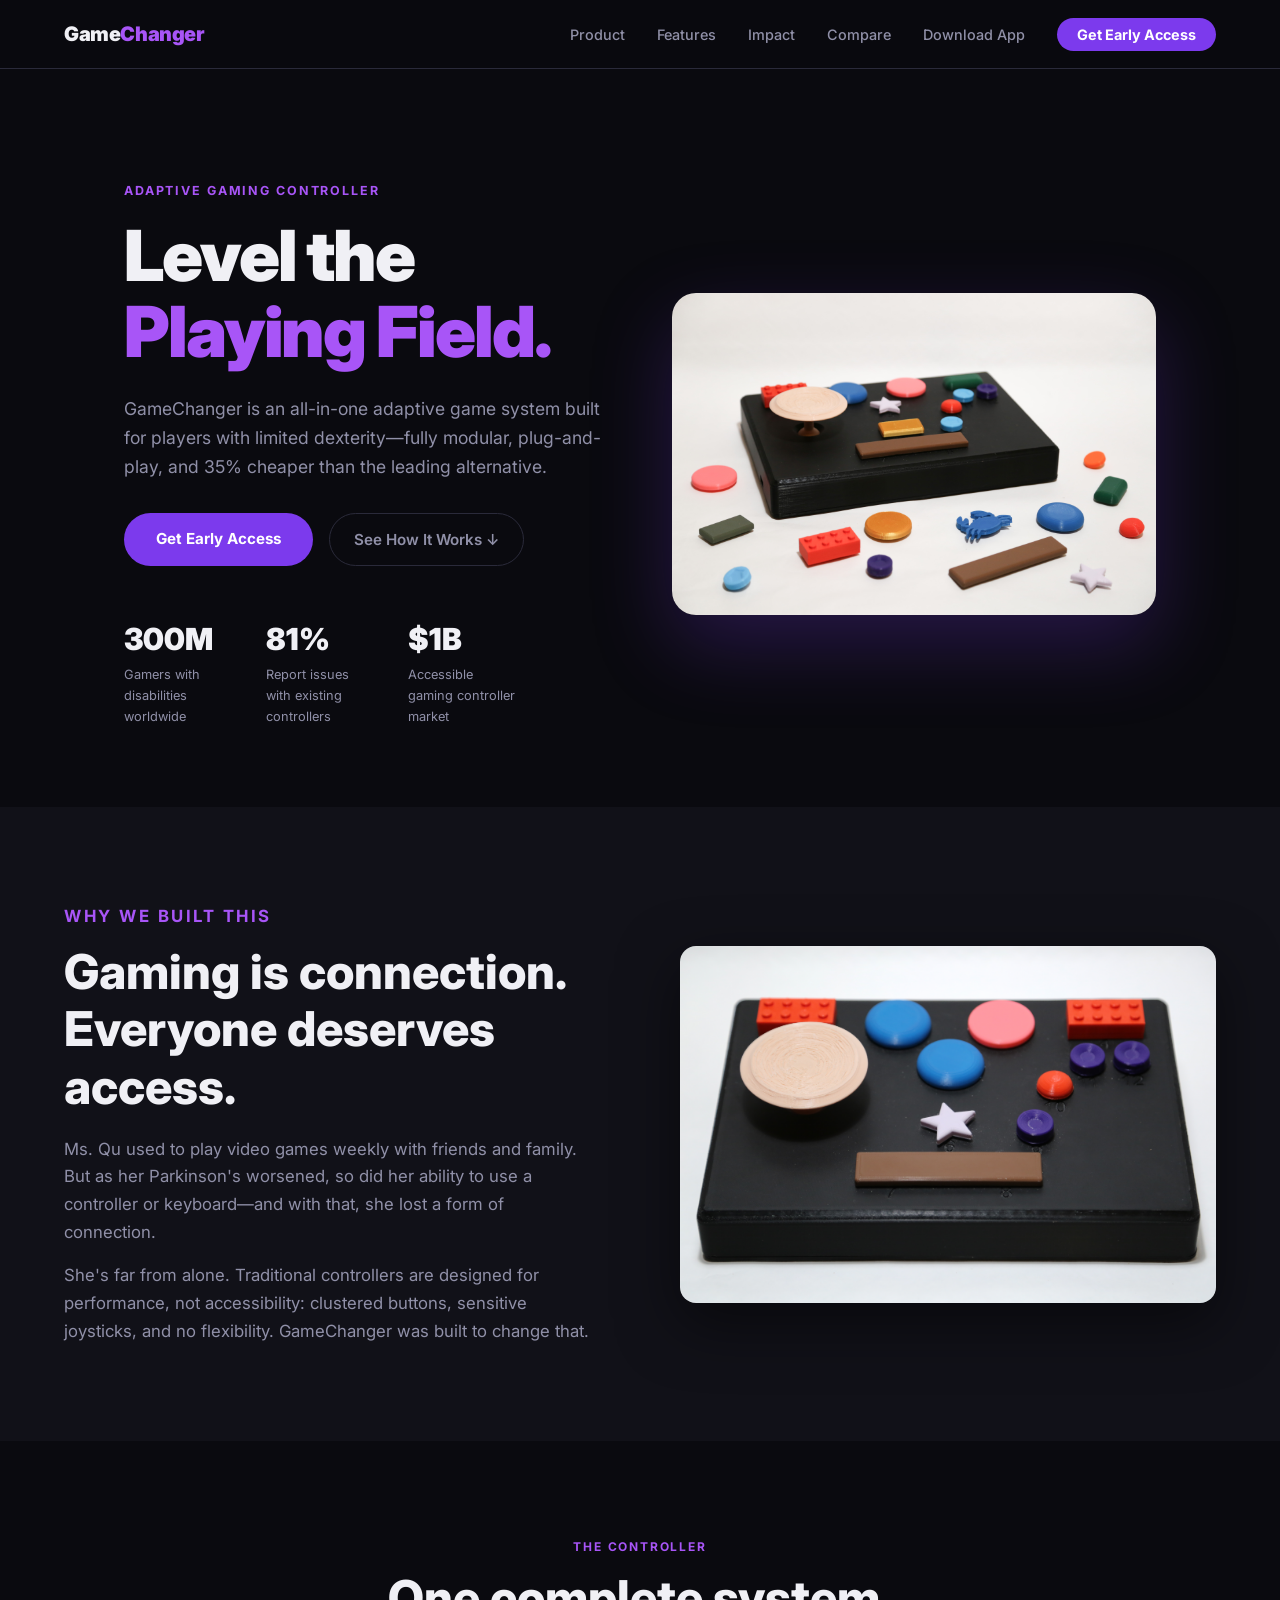
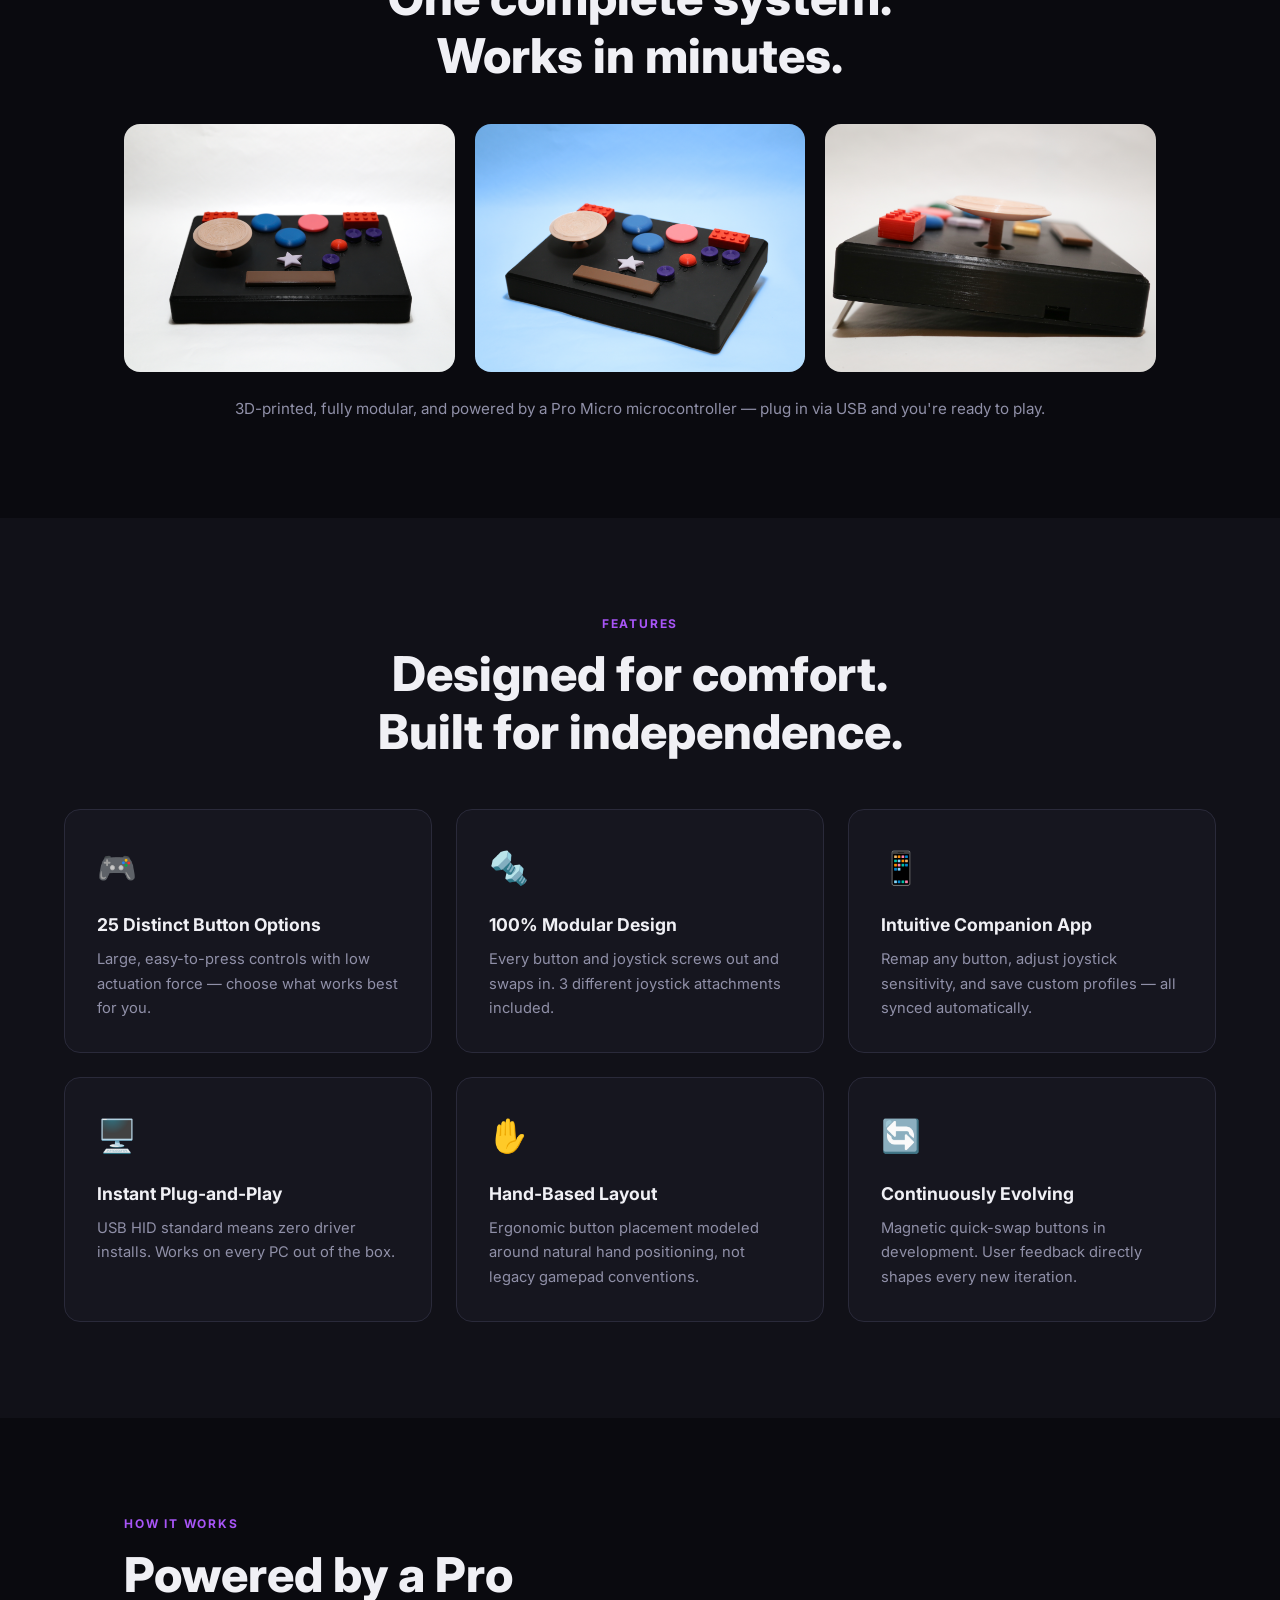
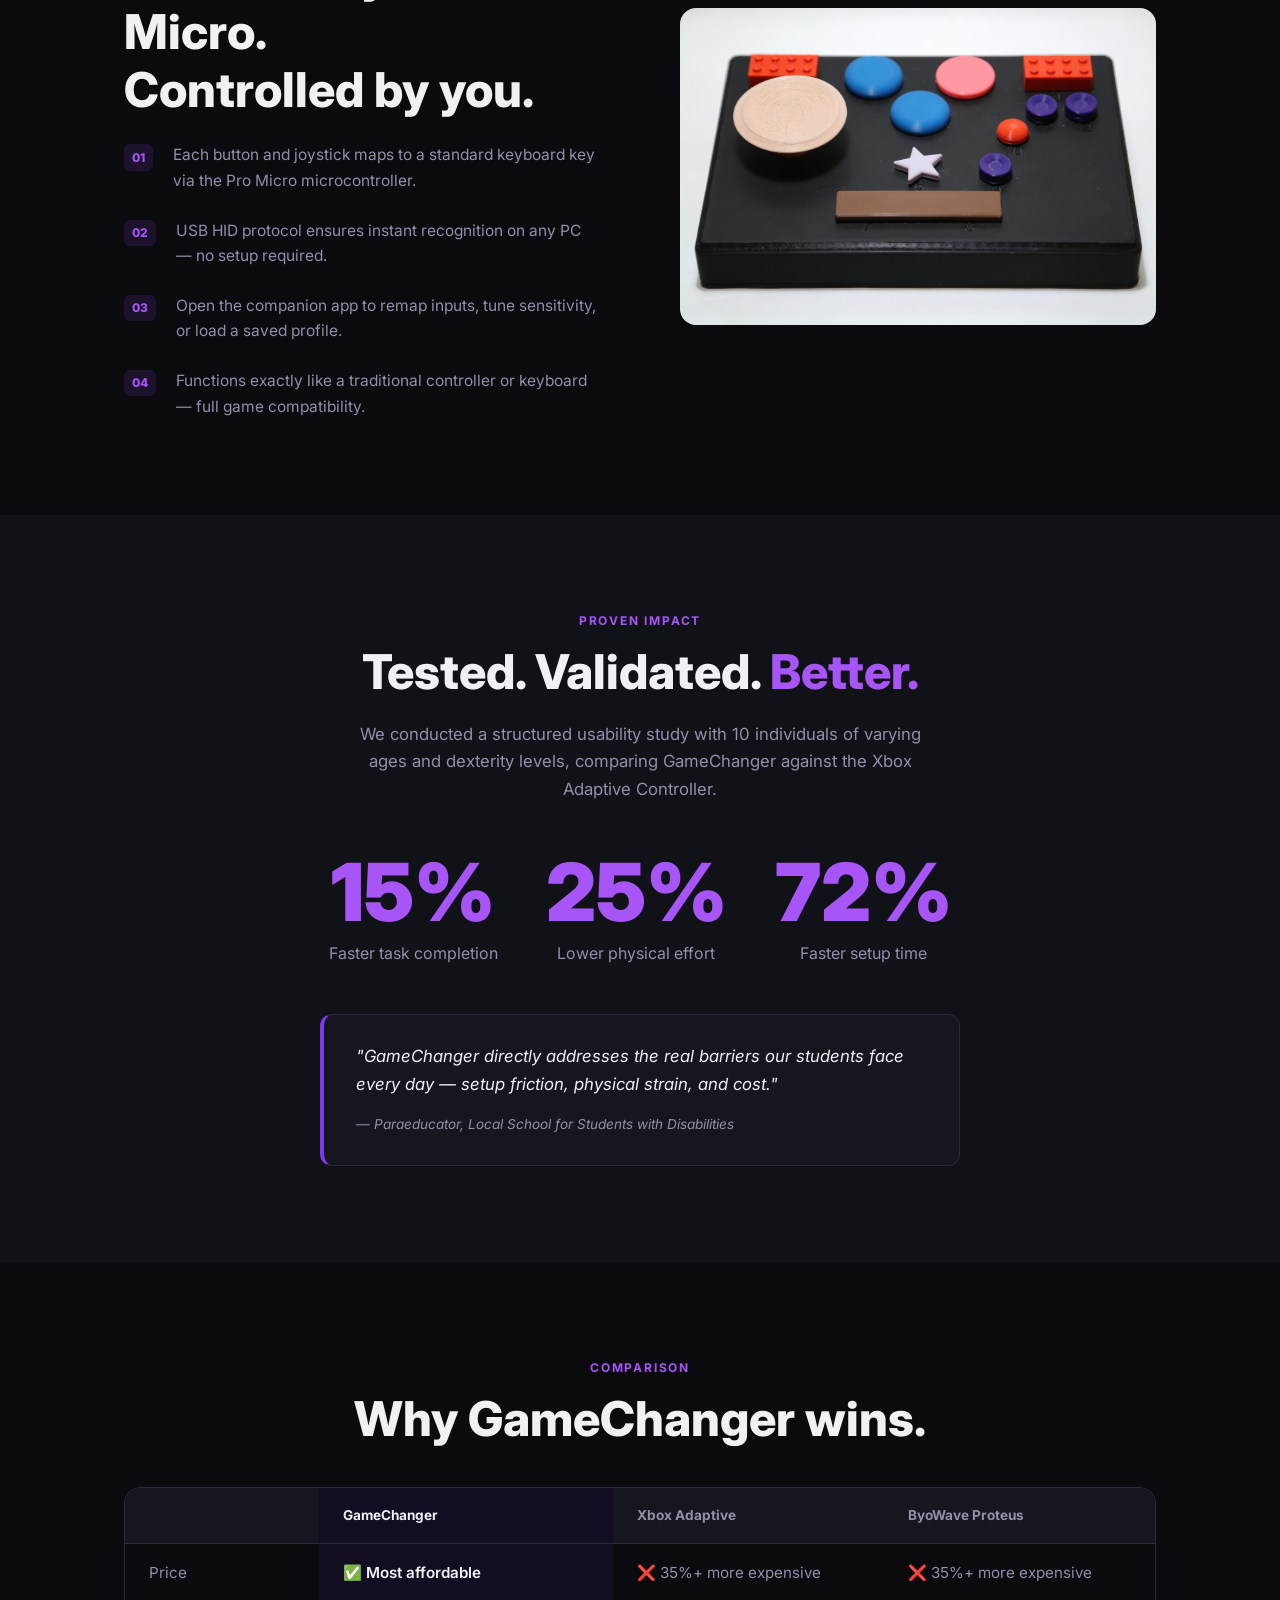
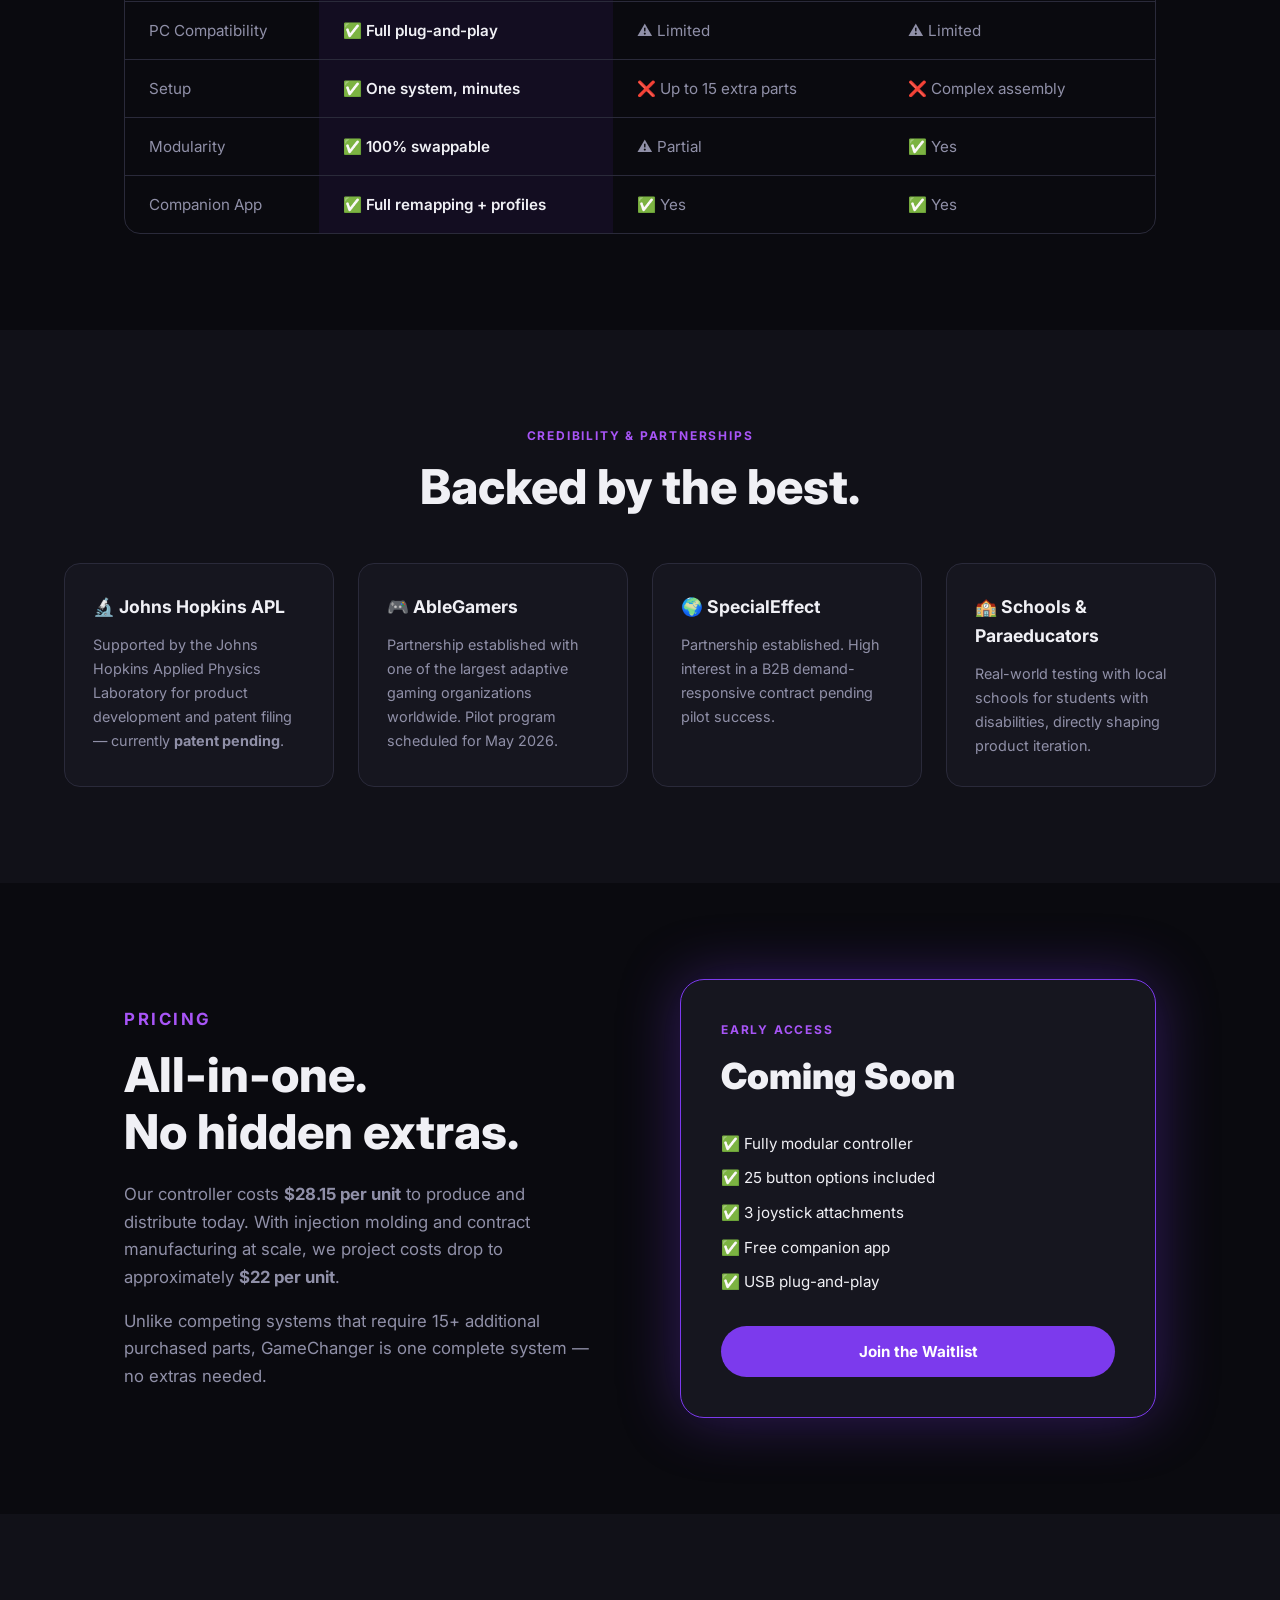
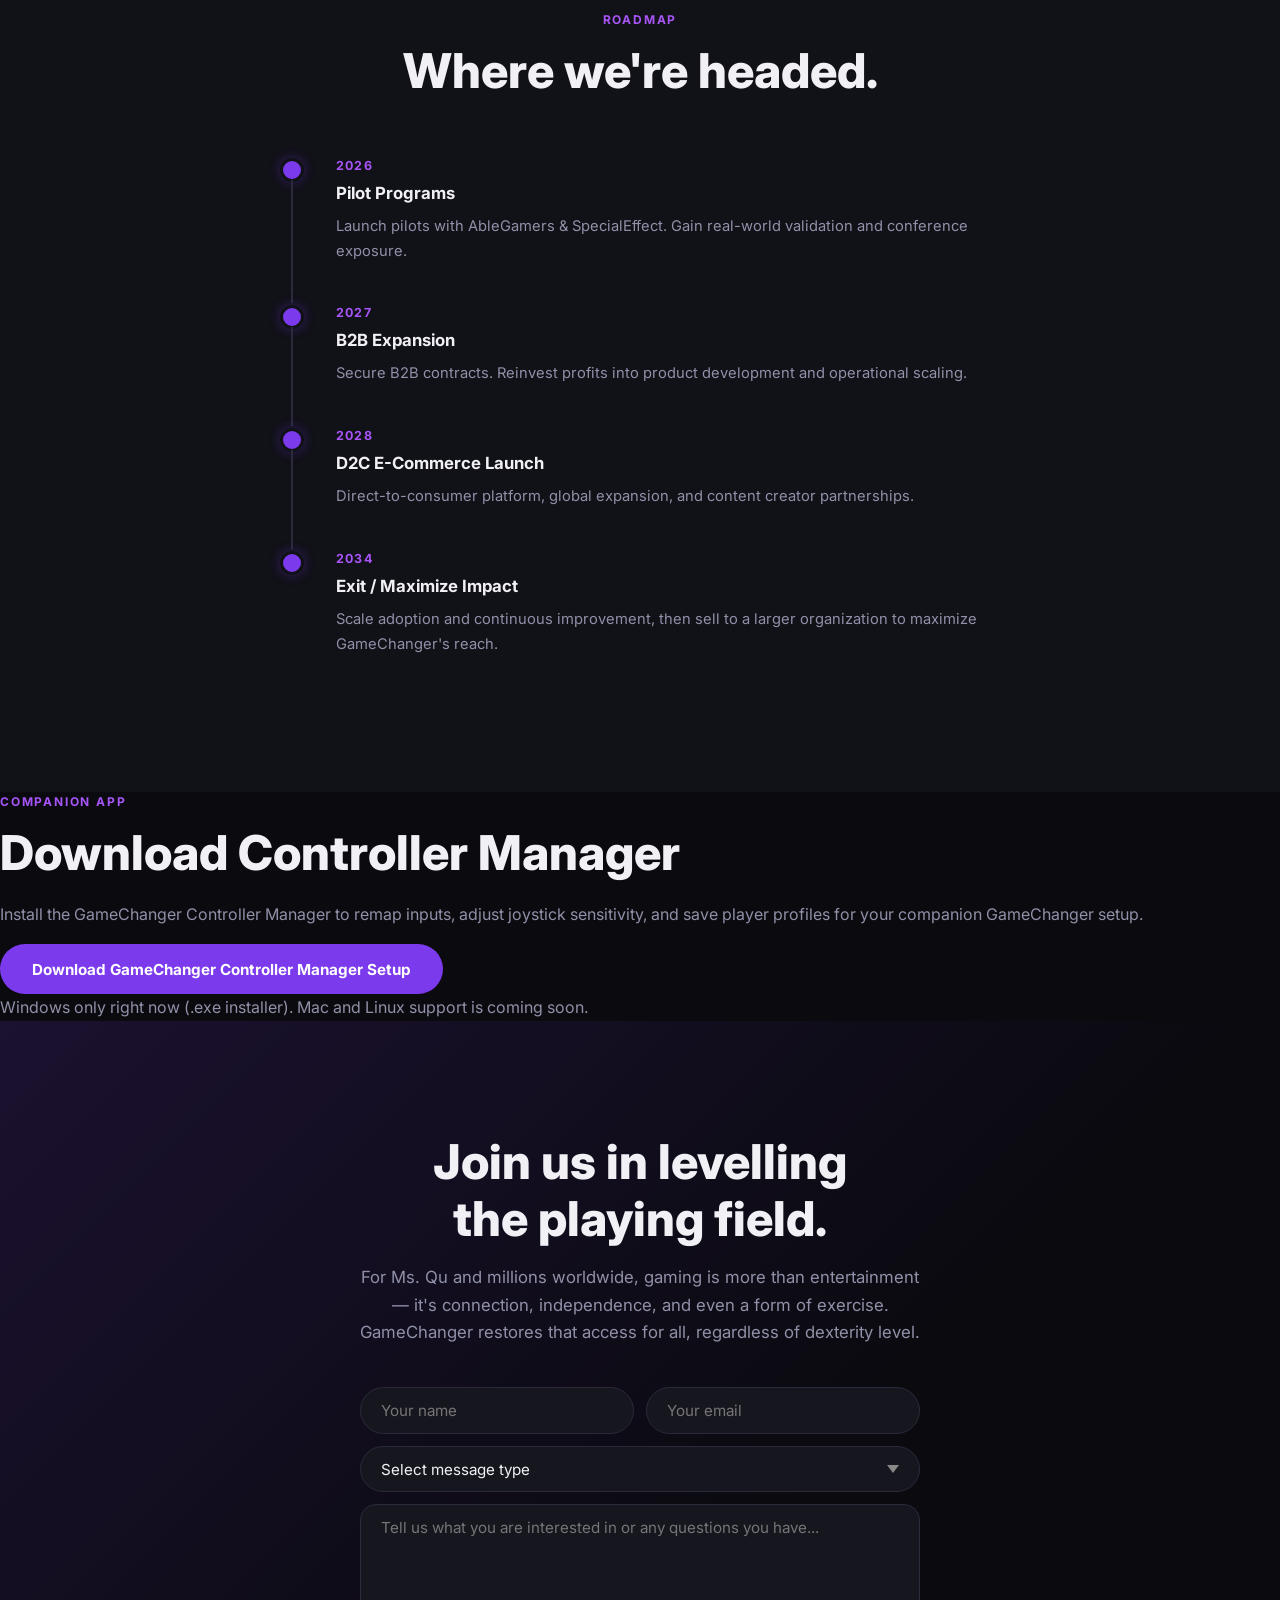
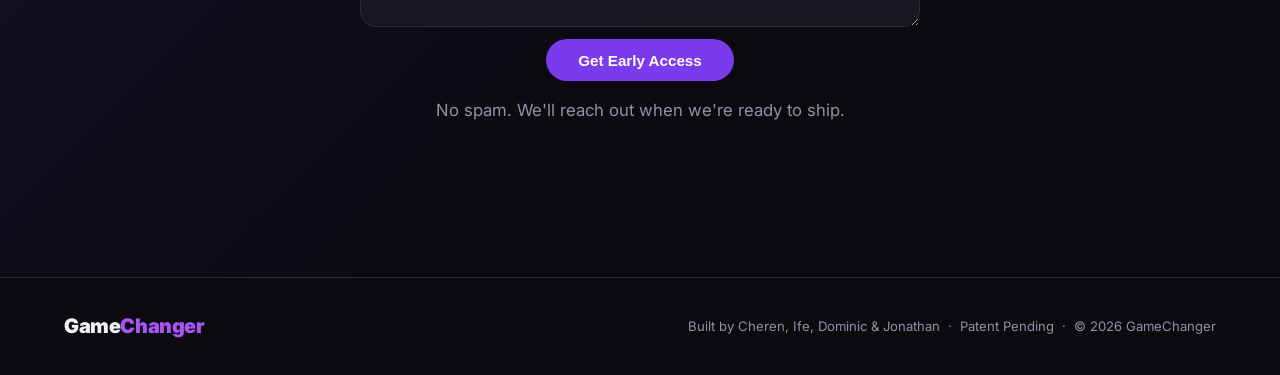
==== commit 18b53073: "Fixed Images Glitch and added additional Form options." ====
--- a/index.html
+++ b/index.html
@@ -41,7 +41,7 @@
       </div>
     </div>
     <div class="hero-image">
-      <img src="images/2O7A1079.jpg" alt="GameChanger adaptive controller" />
+      <img src="2O7A1079.jpg" alt="GameChanger adaptive controller" />
     </div>
   </section>
 
@@ -59,7 +59,7 @@
         </p>
       </div>
       <div class="story-img">
-        <img src="images/2O7A1068.jpg" alt="Controller close-up" />
+        <img src="2O7A1068.jpg" alt="Controller close-up" />
       </div>
     </div>
   </section>
@@ -69,9 +69,9 @@
     <p class="section-label center">The Controller</p>
     <h2 class="center">One complete system.<br />Works in minutes.</h2>
     <div class="product-gallery">
-      <img src="images/2O7A1070.jpg" alt="GameChanger controller top view" />
-      <img src="images/2O7A1071-2.jpg" alt="GameChanger controller angle view" />
-      <img src="images/2O7A1091.jpg" alt="GameChanger controller detail" />
+      <img src="2O7A1070.jpg" alt="GameChanger controller top view" />
+      <img src="2O7A1071-2.jpg" alt="GameChanger controller angle view" />
+      <img src="2O7A1091.jpg" alt="GameChanger controller detail" />
     </div>
     <p class="product-caption center">
       3D-printed, fully modular, and powered by a Pro Micro microcontroller — plug in via USB and you're ready to play.
@@ -137,7 +137,7 @@
         </ul>
       </div>
       <div class="how-img">
-        <img src="images/2O7A1068.jpg" alt="Controller internal view" />
+        <img src="2O7A1068.jpg" alt="Controller internal view" />
       </div>
     </div>
   </section>
@@ -338,6 +338,14 @@
       <input type="checkbox" name="botcheck" class="hidden" style="display: none;" />
       <input type="text" name="name" placeholder="Your name" required />
       <input type="email" name="email" placeholder="Your email" required />
+      <select name="inquiry_type" required>
+        <option value="" selected disabled>Select message type</option>
+        <option value="Pilot Program">Joining the pilot program</option>
+        <option value="Early Access">Wanting early access</option>
+        <option value="Partnership">Partnership questions</option>
+        <option value="Other">Other</option>
+      </select>
+      <textarea name="message" rows="5" placeholder="Tell us what you are interested in or any questions you have..." required></textarea>
       <button type="submit" class="btn-primary">Get Early Access</button>
     </form>
     <p class="cta-note">No spam. We'll reach out when we're ready to ship.</p>
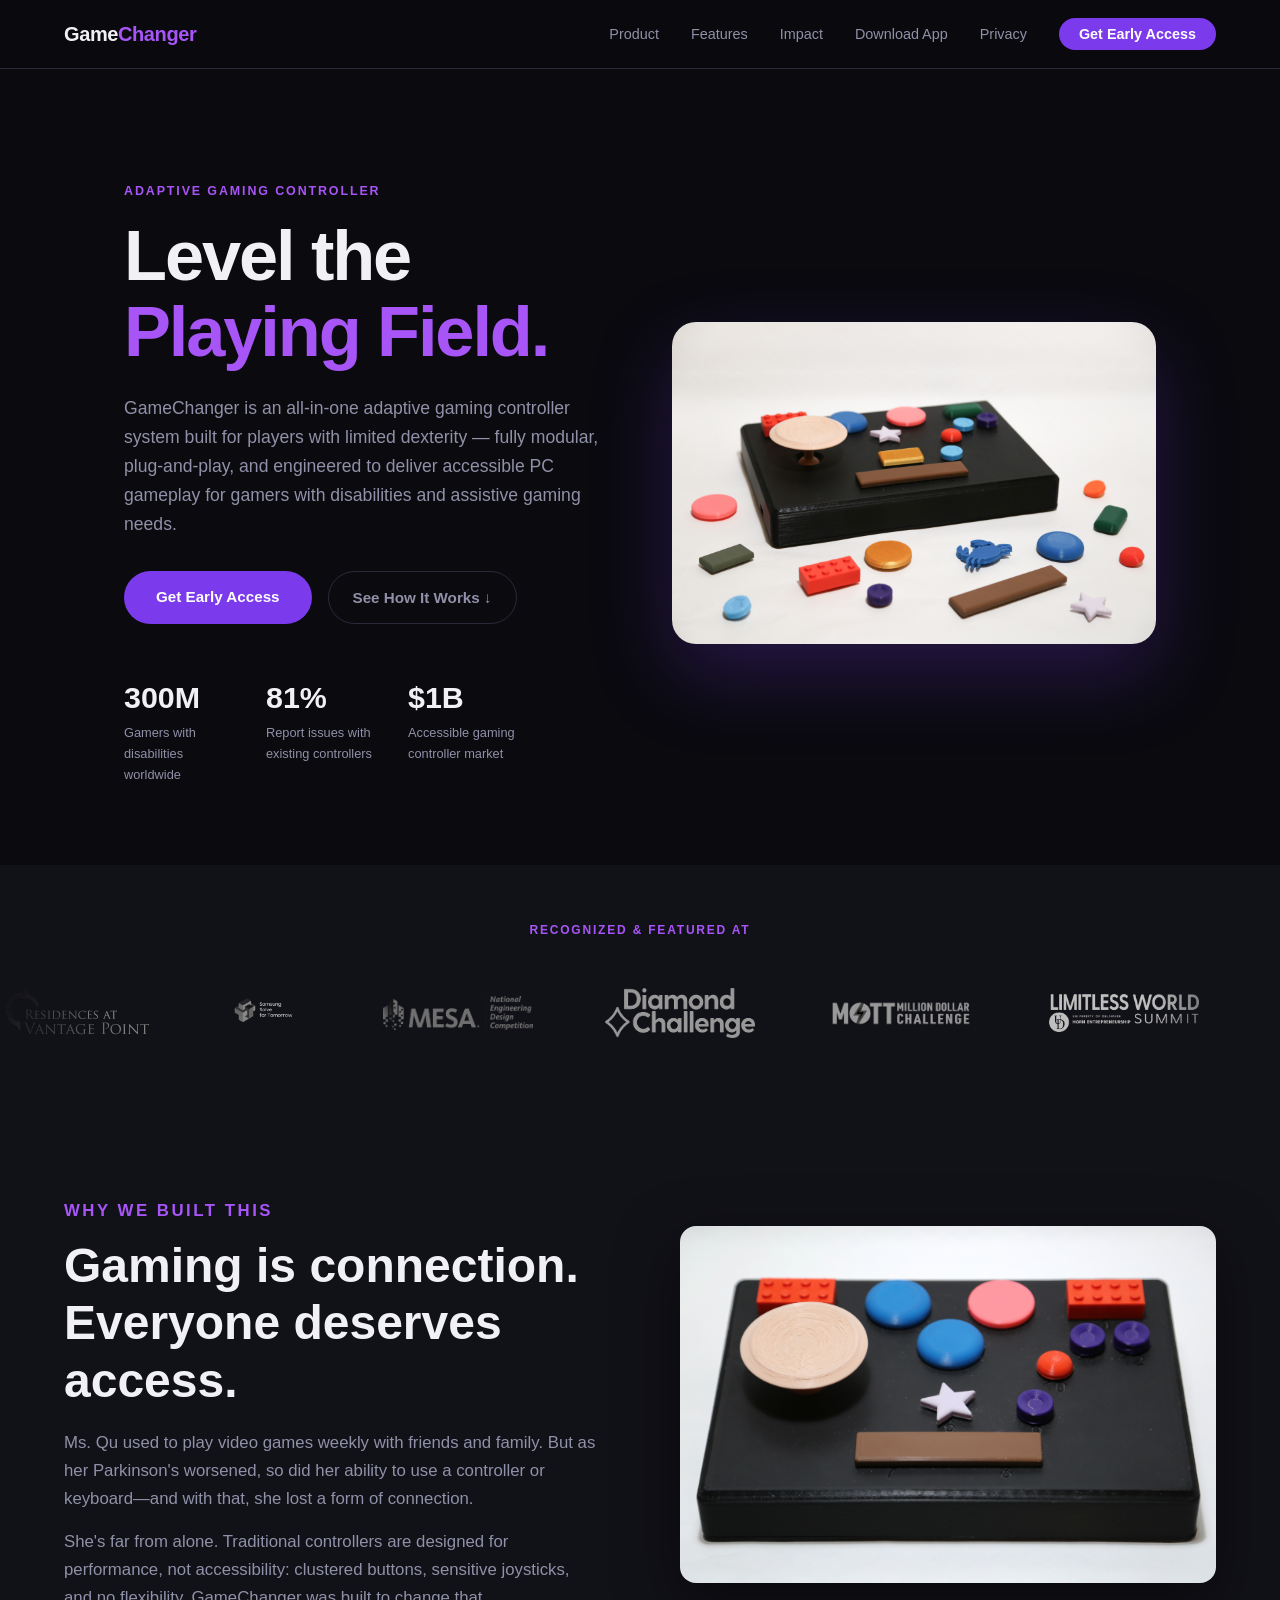
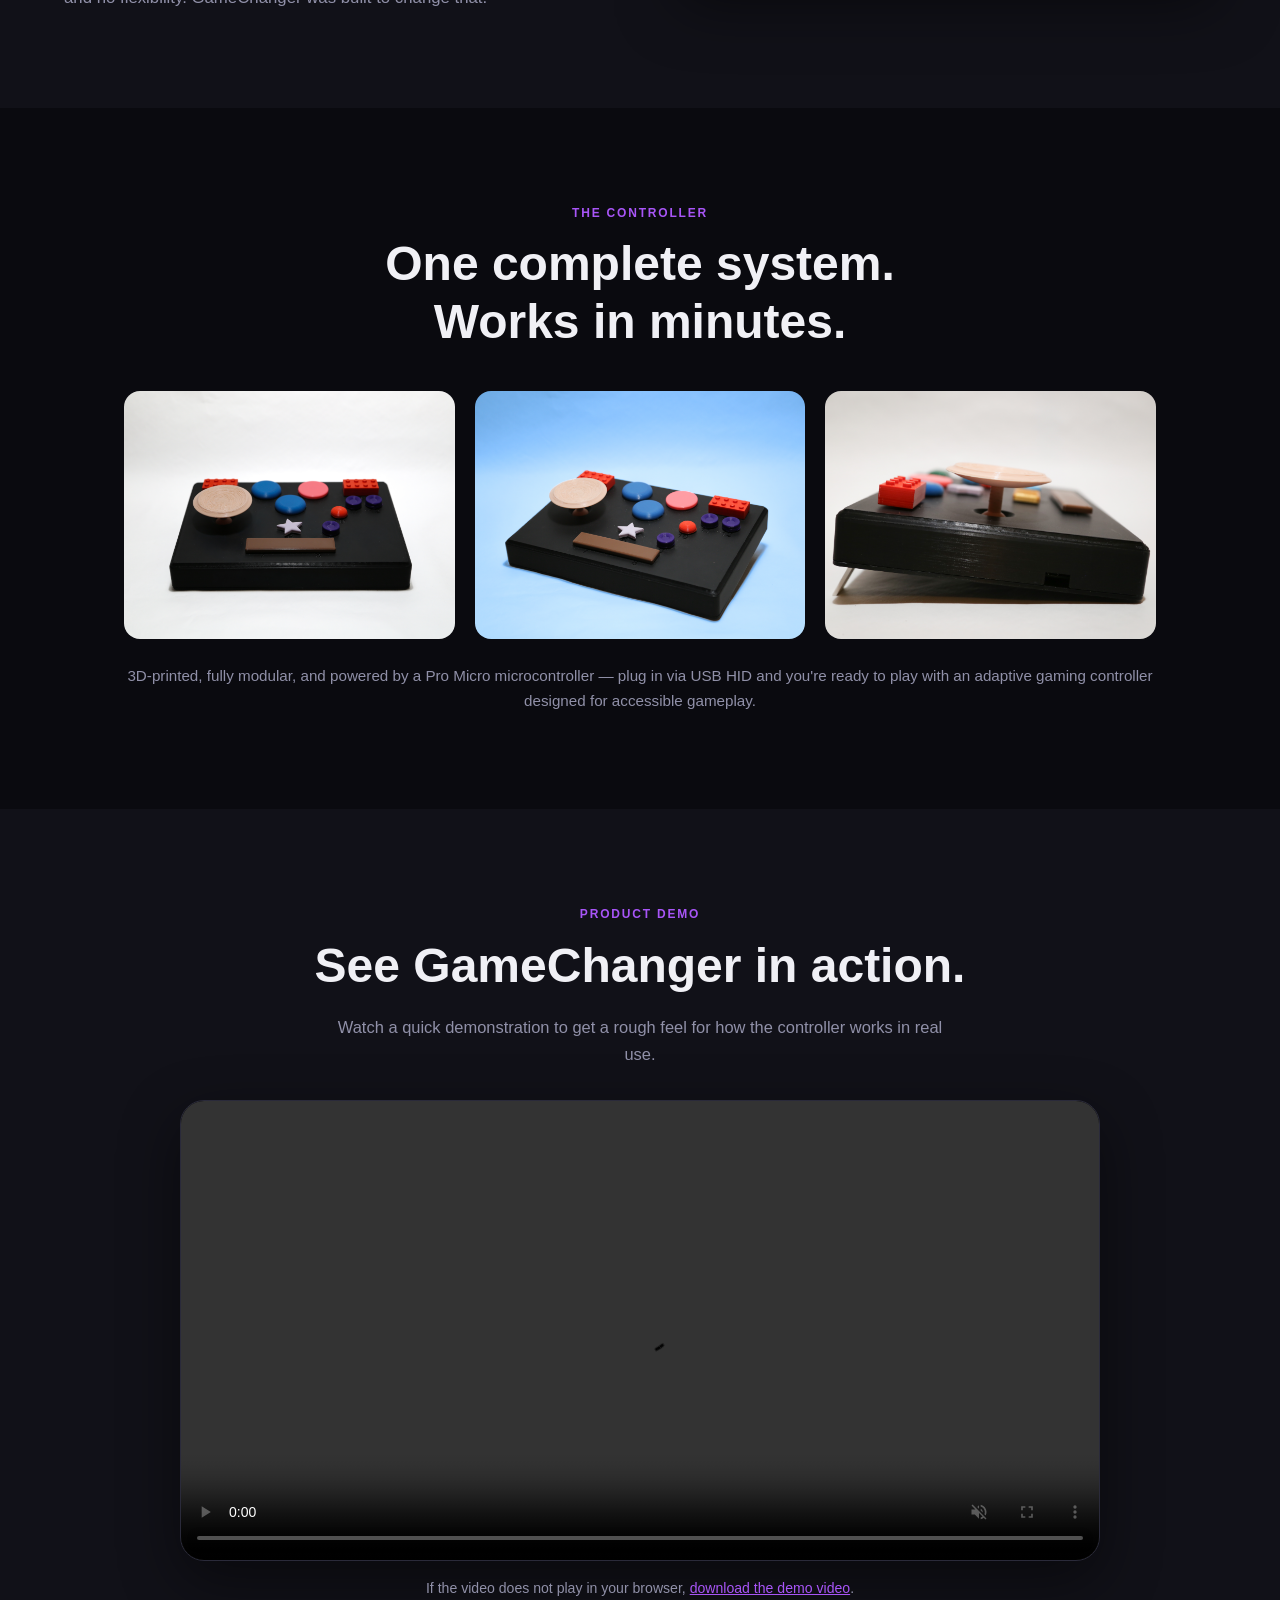
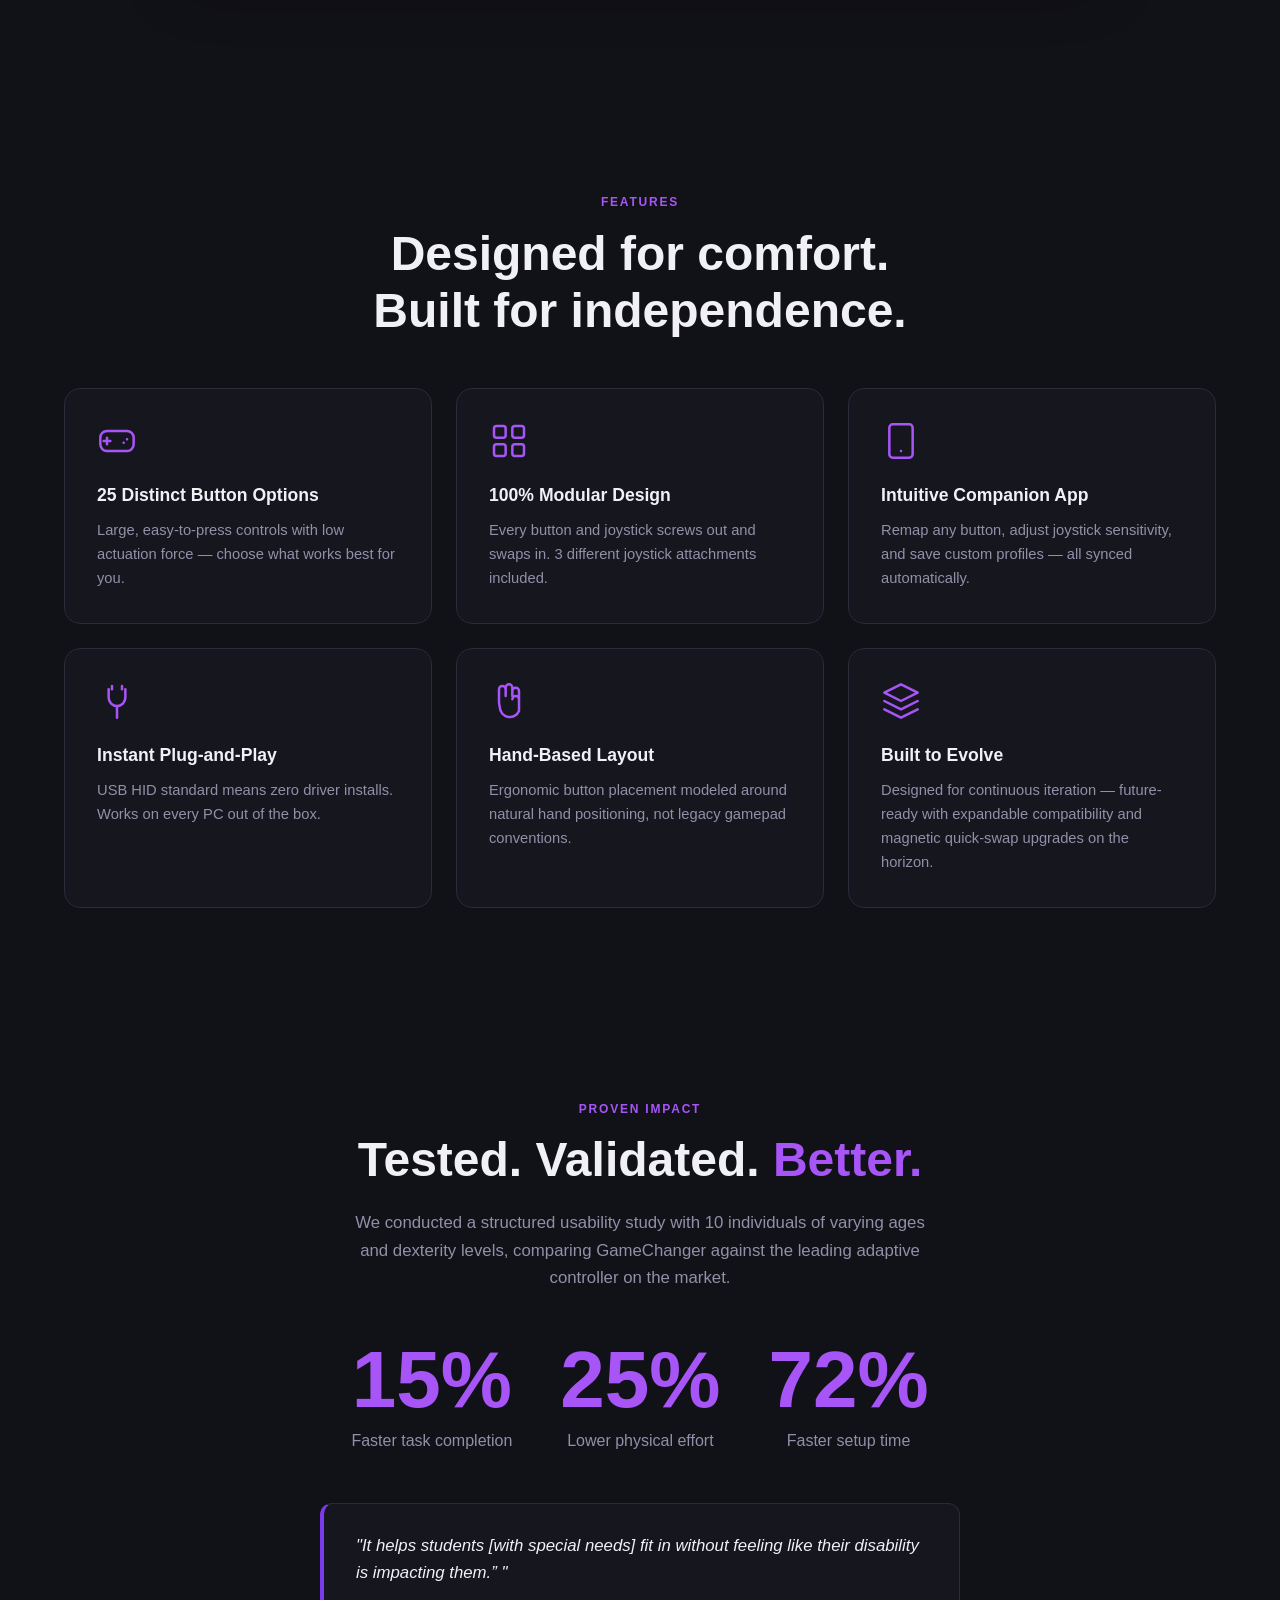
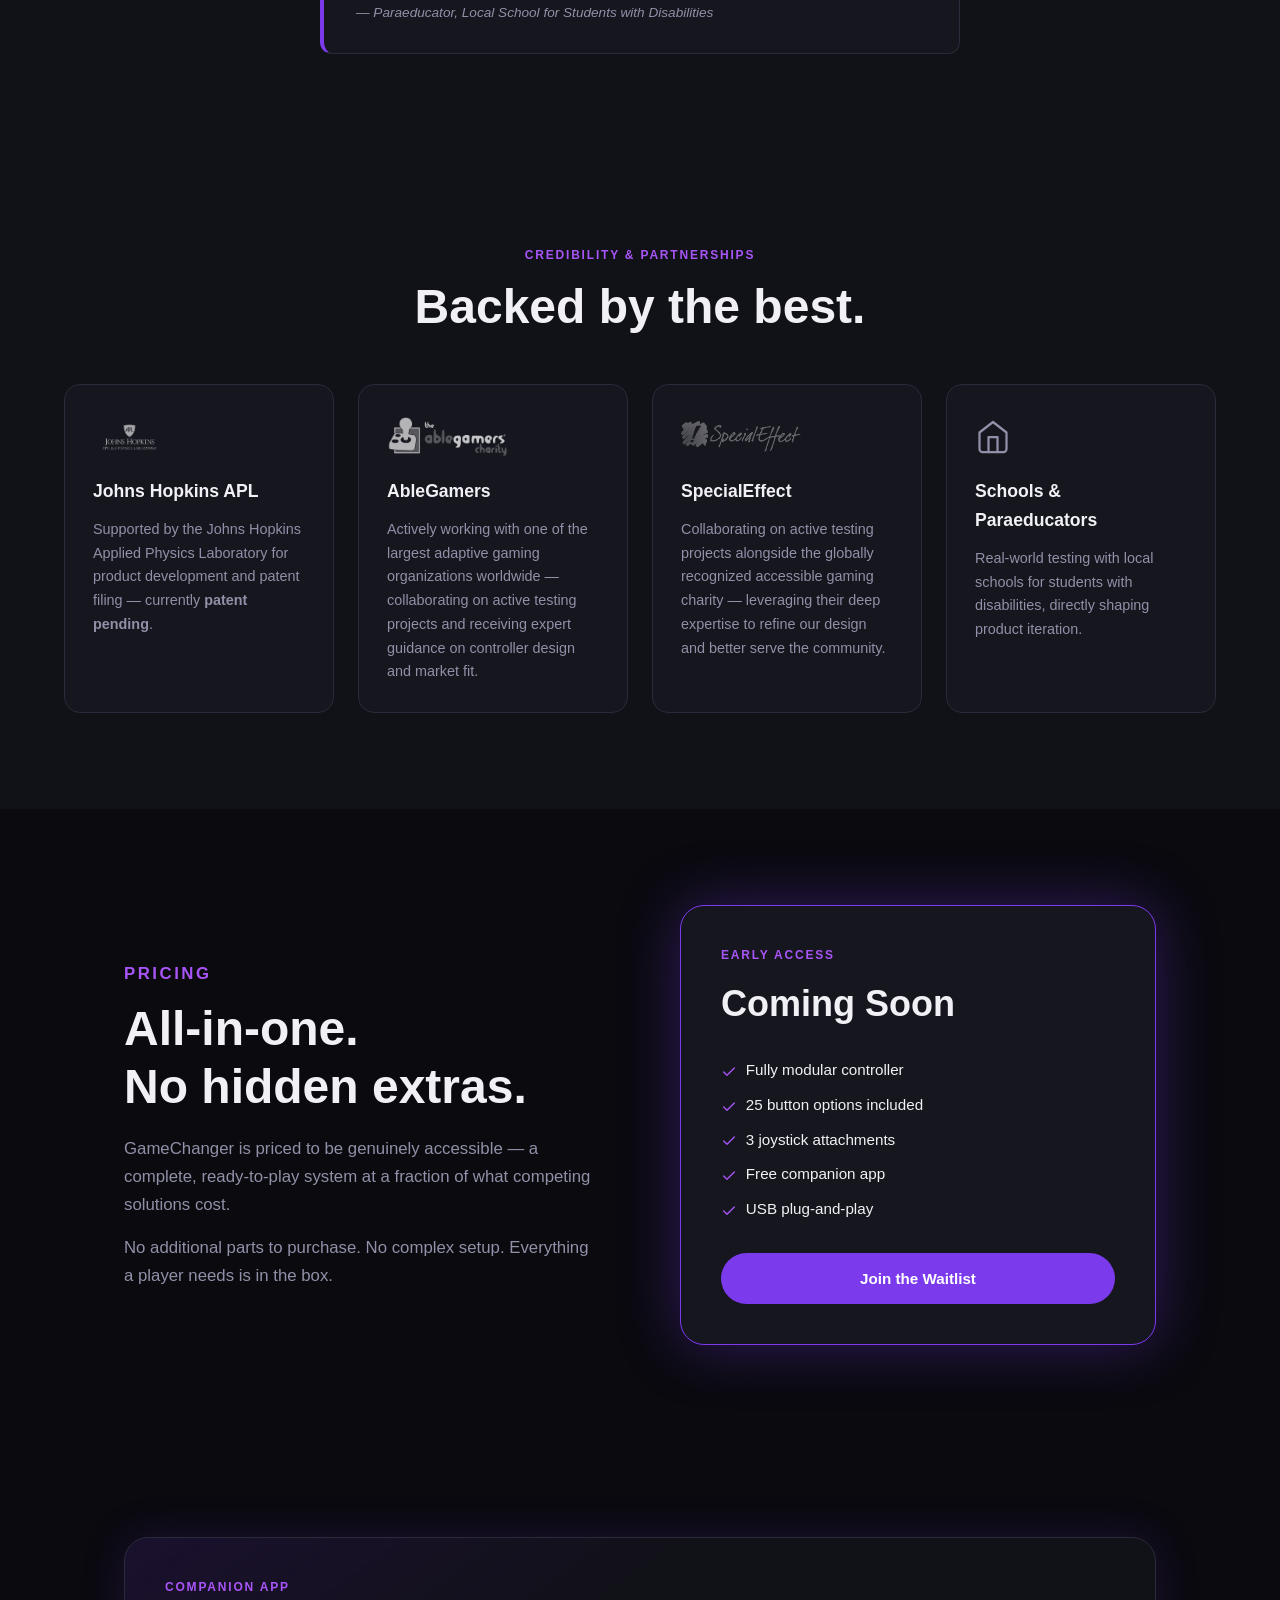
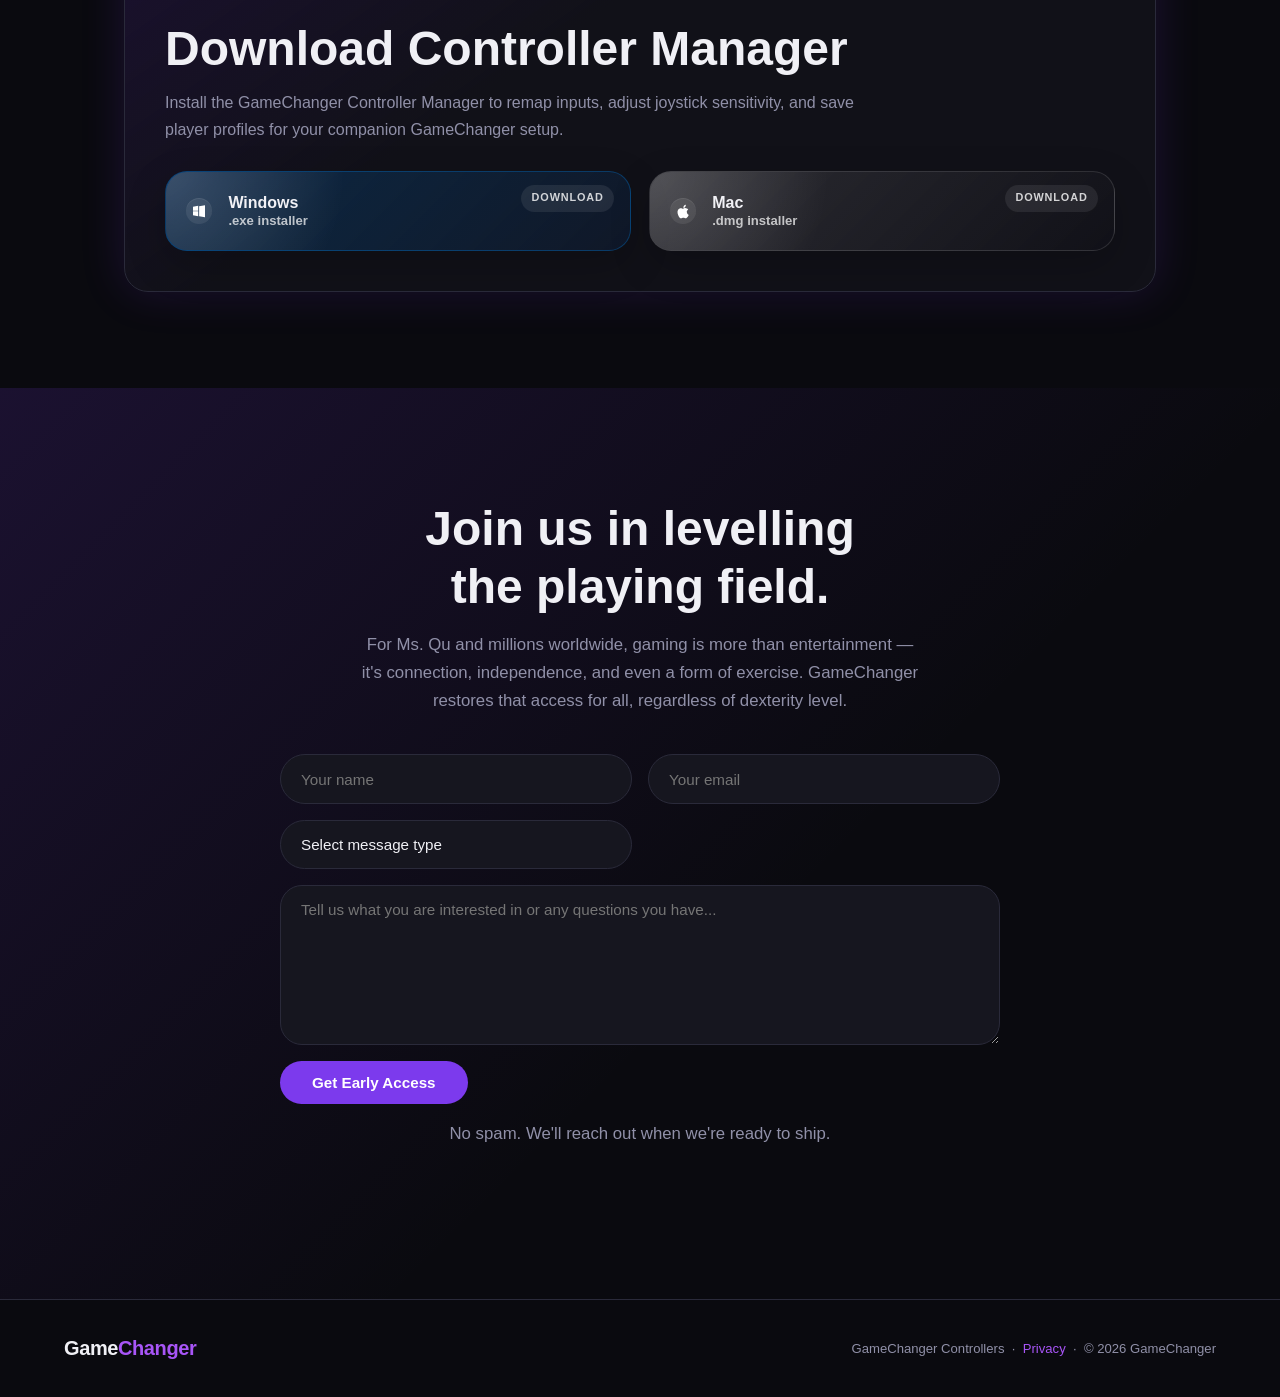
==== commit fb63a706: "I GOT THE WEBSITE BACK and updated the app to new version for windows" ====
--- a/index.html
+++ b/index.html
@@ -3,7 +3,30 @@
 <head>
   <meta charset="UTF-8" />
   <meta name="viewport" content="width=device-width, initial-scale=1.0" />
-  <title>GameChanger – The Future of Accessible Gaming</title>
+  <title>GameChanger – Adaptive Gaming Controller for Limited Dexterity</title>
+  <meta name="description" content="GameChanger is a plug-and-play adaptive gaming controller for players with limited dexterity, offering modular controls, instant USB HID compatibility, and a companion controller manager app for accessible PC gameplay." />
+  <meta name="keywords" content="adaptive gaming controller, accessible gaming controller, assistive game controller, modular gamepad, gaming controller for disabilities, adaptive game controller for limited dexterity, USB HID controller" />
+  <meta property="og:title" content="GameChanger – Adaptive Gaming Controller for Limited Dexterity" />
+  <meta property="og:description" content="GameChanger is a modular adaptive gaming controller built for gamers with limited dexterity, delivering accessible controls, instant plug-and-play compatibility, and a companion app for custom profiles." />
+  <meta property="og:type" content="product" />
+  <meta property="og:image" content="assets/images/product/2o7a1079.jpg" />
+  <meta name="twitter:card" content="summary_large_image" />
+  <meta name="twitter:title" content="GameChanger – Adaptive Gaming Controller" />
+  <meta name="twitter:description" content="GameChanger unlocks accessible gameplay with a modular adaptive gaming controller and companion manager app for players with limited dexterity." />
+  <meta http-equiv="Content-Security-Policy" content="default-src 'self'; img-src 'self' data:; video-src 'self'; style-src 'self' https://fonts.googleapis.com; font-src 'self' https://fonts.gstatic.com; connect-src 'self' https://api.web3forms.com; object-src 'none'; base-uri 'self'; form-action 'self' https://api.web3forms.com; frame-ancestors 'none';" />
+  <meta name="referrer" content="strict-origin-when-cross-origin" />
+  <script type="application/ld+json">
+    {
+      "@context": "https://schema.org",
+      "@type": "Product",
+      "name": "GameChanger Adaptive Gaming Controller",
+      "image": ["assets/images/product/2o7a1079.jpg"],
+      "description": "GameChanger is a modular adaptive gaming controller for players with limited dexterity, offering plug-and-play USB HID compatibility and a companion controller manager app.",
+      "brand": {"@type": "Brand", "name": "GameChanger"},
+      "audience": {"@type": "Audience", "audienceType": "gamers with disabilities"},
+      "offers": {"@type": "Offer", "availability": "https://schema.org/PreOrder", "url": "#contact"}
+    }
+  </script>
   <link rel="stylesheet" href="style.css" />
   <link href="https://fonts.googleapis.com/css2?family=Inter:wght@300;400;600;700;800;900&display=swap" rel="stylesheet" />
 </head>
@@ -16,8 +39,8 @@
       <li><a href="#product">Product</a></li>
       <li><a href="#features">Features</a></li>
       <li><a href="#impact">Impact</a></li>
-      <li><a href="#compare">Compare</a></li>
       <li><a href="#download">Download App</a></li>
+      <li><a href="privacy.html">Privacy</a></li>
       <li><a href="#contact" class="nav-cta">Get Early Access</a></li>
     </ul>
   </nav>
@@ -28,7 +51,7 @@
       <p class="hero-eyebrow">Adaptive Gaming Controller</p>
       <h1>Level the<br /><span class="accent">Playing Field.</span></h1>
       <p class="hero-sub">
-        GameChanger is an all-in-one adaptive game system built for players with limited dexterity—fully modular, plug-and-play, and 35% cheaper than the leading alternative.
+        GameChanger is an all-in-one adaptive gaming controller system built for players with limited dexterity — fully modular, plug-and-play, and engineered to deliver accessible PC gameplay for gamers with disabilities and assistive gaming needs.
       </p>
       <div class="hero-actions">
         <a href="#contact" class="btn-primary">Get Early Access</a>
@@ -41,7 +64,31 @@
       </div>
     </div>
     <div class="hero-image">
-      <img src="2O7A1079.jpg" alt="GameChanger adaptive controller" />
+      <img src="assets/images/product/2o7a1079.jpg" alt="GameChanger adaptive controller" />
+    </div>
+  </section>
+
+  <!-- ░░ AWARDS ░░ -->
+  <section class="awards">
+    <p class="section-label center">Recognized &amp; Featured At</p>
+    <div class="awards-track-wrap">
+      <div class="awards-track">
+        <div class="award-item"><img src="assets/images/logos/vantage-point-logo.webp" alt="Vantage Point Big Idea Challenge" /></div>
+        <div class="award-item"><img class="samsung-logo" src="assets/images/logos/samsung-solve-for-tommorow-logo-2.png" alt="Samsung Solve for Tomorrow" /></div>
+        <div class="award-item"><img src="assets/images/logos/mesa-nedc-logo-2.png" alt="MESA National Engineering Design Competition" /></div>
+        <div class="award-item"><img src="assets/images/logos/diamond-challenge-logo-2.png" alt="Diamond Challenge" /></div>
+        <div class="award-item"><img src="assets/images/logos/mott-million-dollar-logo.webp" alt="Mott Million Dollar" /></div>
+        <div class="award-item"><img src="assets/images/logos/limitless-world-summit-logo.png" alt="Limitless World Summit" /></div>
+        <div class="award-item"><img src="assets/images/logos/yes-bizworld-logo.png" alt="YES BizWorld" /></div>
+        <!-- Duplicated for seamless infinite loop -->
+        <div class="award-item"><img src="assets/images/logos/vantage-point-logo.webp" alt="Vantage Point Big Idea Challenge" /></div>
+        <div class="award-item"><img class="samsung-logo" src="assets/images/logos/samsung-solve-for-tommorow-logo-2.png" alt="Samsung Solve for Tomorrow" /></div>
+        <div class="award-item"><img src="assets/images/logos/mesa-nedc-logo-2.png" alt="MESA National Engineering Design Competition" /></div>
+        <div class="award-item"><img src="assets/images/logos/diamond-challenge-logo-2.png" alt="Diamond Challenge" /></div>
+        <div class="award-item"><img src="assets/images/logos/mott-million-dollar-logo.webp" alt="Mott Million Dollar" /></div>
+        <div class="award-item"><img src="assets/images/logos/limitless-world-summit-logo.png" alt="Limitless World Summit" /></div>
+        <div class="award-item"><img src="assets/images/logos/yes-bizworld-logo.png" alt="YES BizWorld" /></div>
+      </div>
     </div>
   </section>
 
@@ -59,7 +106,7 @@
         </p>
       </div>
       <div class="story-img">
-        <img src="2O7A1068.jpg" alt="Controller close-up" />
+        <img src="assets/images/product/2o7a1068.jpg" alt="Controller close-up" />
       </div>
     </div>
   </section>
@@ -69,12 +116,30 @@
     <p class="section-label center">The Controller</p>
     <h2 class="center">One complete system.<br />Works in minutes.</h2>
     <div class="product-gallery">
-      <img src="2O7A1070.jpg" alt="GameChanger controller top view" />
-      <img src="2O7A1071-2.jpg" alt="GameChanger controller angle view" />
-      <img src="2O7A1091.jpg" alt="GameChanger controller detail" />
+      <img src="assets/images/product/2o7a1070.jpg" alt="GameChanger controller top view" />
+      <img src="assets/images/product/2o7a1071-2.jpg" alt="GameChanger controller angle view" />
+      <img src="assets/images/product/2o7a1091.jpg" alt="GameChanger controller detail" />
     </div>
     <p class="product-caption center">
-      3D-printed, fully modular, and powered by a Pro Micro microcontroller — plug in via USB and you're ready to play.
+      3D-printed, fully modular, and powered by a Pro Micro microcontroller — plug in via USB HID and you're ready to play with an adaptive gaming controller designed for accessible gameplay.
+    </p>
+  </section>
+
+  <!-- ░░ DEMO VIDEO ░░ -->
+  <section class="demo" id="demo">
+    <p class="section-label center">Product Demo</p>
+    <h2 class="center">See GameChanger in action.</h2>
+    <p class="demo-sub center">
+      Watch a quick demonstration to get a rough feel for how the controller works in real use.
+    </p>
+    <div class="demo-video-wrap">
+      <video class="demo-video" controls autoplay muted loop preload="metadata" playsinline>
+        <source src="assets/videos/gamechanger-demonstration.mp4" type="video/mp4" />
+        Your browser does not support inline video playback.
+      </video>
+    </div>
+    <p class="demo-note center">
+      If the video does not play in your browser, <a href="assets/videos/gamechanger-demonstration.mp4" download>download the demo video</a>.
     </p>
   </section>
 
@@ -85,69 +150,63 @@
     <div class="features-grid">
 
       <div class="feature-card">
-        <div class="feature-icon">🎮</div>
+        <div class="feature-icon">
+          <svg viewBox="0 0 24 24" fill="none" stroke="currentColor" stroke-width="1.5" stroke-linecap="round" stroke-linejoin="round" aria-hidden="true"><rect x="2" y="6" width="20" height="12" rx="4"/><path d="M6 10v4M8 12H4M18 11h.01M16 13h.01"/></svg>
+        </div>
         <h3>25 Distinct Button Options</h3>
         <p>Large, easy-to-press controls with low actuation force — choose what works best for you.</p>
       </div>
 
       <div class="feature-card">
-        <div class="feature-icon">🔩</div>
+        <div class="feature-icon">
+          <svg viewBox="0 0 24 24" fill="none" stroke="currentColor" stroke-width="1.5" stroke-linecap="round" stroke-linejoin="round" aria-hidden="true"><rect x="3" y="3" width="7" height="7" rx="1.5"/><rect x="14" y="3" width="7" height="7" rx="1.5"/><rect x="3" y="14" width="7" height="7" rx="1.5"/><rect x="14" y="14" width="7" height="7" rx="1.5"/></svg>
+        </div>
         <h3>100% Modular Design</h3>
         <p>Every button and joystick screws out and swaps in. 3 different joystick attachments included.</p>
       </div>
 
       <div class="feature-card">
-        <div class="feature-icon">📱</div>
+        <div class="feature-icon">
+          <svg viewBox="0 0 24 24" fill="none" stroke="currentColor" stroke-width="1.5" stroke-linecap="round" stroke-linejoin="round" aria-hidden="true"><rect x="5" y="2" width="14" height="20" rx="2"/><path d="M12 18h.01"/></svg>
+        </div>
         <h3>Intuitive Companion App</h3>
         <p>Remap any button, adjust joystick sensitivity, and save custom profiles — all synced automatically.</p>
       </div>
 
       <div class="feature-card">
-        <div class="feature-icon">🖥️</div>
+        <div class="feature-icon">
+          <svg viewBox="0 0 24 24" fill="none" stroke="currentColor" stroke-width="1.5" stroke-linecap="round" stroke-linejoin="round" aria-hidden="true"><path d="M12 22v-7M7 5v5a5 5 0 0010 0V5"/><line x1="9" y1="3" x2="9" y2="5"/><line x1="15" y1="3" x2="15" y2="5"/></svg>
+        </div>
         <h3>Instant Plug-and-Play</h3>
         <p>USB HID standard means zero driver installs. Works on every PC out of the box.</p>
       </div>
 
       <div class="feature-card">
-        <div class="feature-icon">✋</div>
+        <div class="feature-icon">
+          <svg viewBox="0 0 24 24" fill="none" stroke="currentColor" stroke-width="1.5" stroke-linecap="round" stroke-linejoin="round" aria-hidden="true"><path d="M18 11V6a2 2 0 00-2-2 2 2 0 00-2 2v3M14 8V4a2 2 0 00-2-2 2 2 0 00-2 2v4M10 9V5a2 2 0 00-2-2 2 2 0 00-2 2v8l.5 3A6 6 0 0018 18V11a2 2 0 00-2-2 2 2 0 00-2 2"/></svg>
+        </div>
         <h3>Hand-Based Layout</h3>
         <p>Ergonomic button placement modeled around natural hand positioning, not legacy gamepad conventions.</p>
       </div>
 
       <div class="feature-card">
-        <div class="feature-icon">🔄</div>
-        <h3>Continuously Evolving</h3>
-        <p>Magnetic quick-swap buttons in development. User feedback directly shapes every new iteration.</p>
+        <div class="feature-icon">
+          <svg viewBox="0 0 24 24" fill="none" stroke="currentColor" stroke-width="1.5" stroke-linecap="round" stroke-linejoin="round" aria-hidden="true"><polygon points="12 2 2 7 12 12 22 7 12 2"/><polyline points="2 17 12 22 22 17"/><polyline points="2 12 12 17 22 12"/></svg>
+        </div>
+        <h3>Built to Evolve</h3>
+        <p>Designed for continuous iteration — future-ready with expandable compatibility and magnetic quick-swap upgrades on the horizon.</p>
       </div>
 
     </div>
   </section>
 
   <!-- ░░ HOW IT WORKS ░░ -->
-  <section class="how" id="how">
-    <div class="how-inner">
-      <div class="how-text">
-        <p class="section-label">How It Works</p>
-        <h2>Powered by a Pro Micro.<br />Controlled by you.</h2>
-        <ul class="how-list">
-          <li><span>01</span> Each button and joystick maps to a standard keyboard key via the Pro Micro microcontroller.</li>
-          <li><span>02</span> USB HID protocol ensures instant recognition on any PC — no setup required.</li>
-          <li><span>03</span> Open the companion app to remap inputs, tune sensitivity, or load a saved profile.</li>
-          <li><span>04</span> Functions exactly like a traditional controller or keyboard — full game compatibility.</li>
-        </ul>
-      </div>
-      <div class="how-img">
-        <img src="2O7A1068.jpg" alt="Controller internal view" />
-      </div>
-    </div>
-  </section>
-
   <!-- ░░ IMPACT / STATS ░░ -->
   <section class="impact" id="impact">
     <p class="section-label center">Proven Impact</p>
     <h2 class="center">Tested. Validated. <span class="accent">Better.</span></h2>
     <p class="impact-sub center">
-      We conducted a structured usability study with 10 individuals of varying ages and dexterity levels, comparing GameChanger against the Xbox Adaptive Controller.
+      We conducted a structured usability study with 10 individuals of varying ages and dexterity levels, comparing GameChanger against the leading adaptive controller on the market.
     </p>
     <div class="impact-stats">
       <div class="impact-stat">
@@ -164,59 +223,10 @@
       </div>
     </div>
     <blockquote class="testimonial">
-      <p>"GameChanger directly addresses the real barriers our students face every day — setup friction, physical strain, and cost."</p>
+      <p>"It helps students [with special needs] fit in without feeling like their disability is impacting them.”
+"</p>
       <cite>— Paraeducator, Local School for Students with Disabilities</cite>
     </blockquote>
-  </section>
-
-  <!-- ░░ COMPARE ░░ -->
-  <section class="compare" id="compare">
-    <p class="section-label center">Comparison</p>
-    <h2 class="center">Why GameChanger wins.</h2>
-    <div class="compare-table-wrap">
-      <table class="compare-table">
-        <thead>
-          <tr>
-            <th></th>
-            <th class="highlight-col">GameChanger</th>
-            <th>Xbox Adaptive</th>
-            <th>ByoWave Proteus</th>
-          </tr>
-        </thead>
-        <tbody>
-          <tr>
-            <td>Price</td>
-            <td class="highlight-col">✅ Most affordable</td>
-            <td>❌ 35%+ more expensive</td>
-            <td>❌ 35%+ more expensive</td>
-          </tr>
-          <tr>
-            <td>PC Compatibility</td>
-            <td class="highlight-col">✅ Full plug-and-play</td>
-            <td>⚠️ Limited</td>
-            <td>⚠️ Limited</td>
-          </tr>
-          <tr>
-            <td>Setup</td>
-            <td class="highlight-col">✅ One system, minutes</td>
-            <td>❌ Up to 15 extra parts</td>
-            <td>❌ Complex assembly</td>
-          </tr>
-          <tr>
-            <td>Modularity</td>
-            <td class="highlight-col">✅ 100% swappable</td>
-            <td>⚠️ Partial</td>
-            <td>✅ Yes</td>
-          </tr>
-          <tr>
-            <td>Companion App</td>
-            <td class="highlight-col">✅ Full remapping + profiles</td>
-            <td>✅ Yes</td>
-            <td>✅ Yes</td>
-          </tr>
-        </tbody>
-      </table>
-    </div>
   </section>
 
   <!-- ░░ CREDIBILITY ░░ -->
@@ -225,19 +235,25 @@
     <h2 class="center">Backed by the best.</h2>
     <div class="cred-cards">
       <div class="cred-card">
-        <h3>🔬 Johns Hopkins APL</h3>
+        <div class="cred-logo"><img src="assets/images/logos/jhu-apl-logo.png" alt="Johns Hopkins APL" /></div>
+        <h3>Johns Hopkins APL</h3>
         <p>Supported by the Johns Hopkins Applied Physics Laboratory for product development and patent filing — currently <strong>patent pending</strong>.</p>
       </div>
       <div class="cred-card">
-        <h3>🎮 AbleGamers</h3>
-        <p>Partnership established with one of the largest adaptive gaming organizations worldwide. Pilot program scheduled for May 2026.</p>
+        <div class="cred-logo"><img src="assets/images/logos/ablegamers-logo.webp" alt="AbleGamers" /></div>
+        <h3>AbleGamers</h3>
+        <p>Actively working with one of the largest adaptive gaming organizations worldwide — collaborating on active testing projects and receiving expert guidance on controller design and market fit.</p>
       </div>
       <div class="cred-card">
-        <h3>🌍 SpecialEffect</h3>
-        <p>Partnership established. High interest in a B2B demand-responsive contract pending pilot success.</p>
+        <div class="cred-logo"><img src="assets/images/logos/specialeffect-logo.png" alt="SpecialEffect" /></div>
+        <h3>SpecialEffect</h3>
+        <p>Collaborating on active testing projects alongside the globally recognized accessible gaming charity — leveraging their deep expertise to refine our design and better serve the community.</p>
       </div>
       <div class="cred-card">
-        <h3>🏫 Schools & Paraeducators</h3>
+        <div class="cred-logo">
+          <svg viewBox="0 0 24 24" fill="none" stroke="currentColor" stroke-width="1.5" stroke-linecap="round" stroke-linejoin="round" aria-hidden="true"><path d="M3 9l9-7 9 7v11a2 2 0 01-2 2H5a2 2 0 01-2-2z"/><polyline points="9 22 9 12 15 12 15 22"/></svg>
+        </div>
+        <h3>Schools &amp; Paraeducators</h3>
         <p>Real-world testing with local schools for students with disabilities, directly shaping product iteration.</p>
       </div>
     </div>
@@ -250,66 +266,27 @@
         <p class="section-label">Pricing</p>
         <h2>All-in-one.<br />No hidden extras.</h2>
         <p>
-          Our controller costs <strong>$28.15 per unit</strong> to produce and distribute today. With injection molding and contract manufacturing at scale, we project costs drop to approximately <strong>$22 per unit</strong>.
+          GameChanger is priced to be genuinely accessible — a complete, ready-to-play system at a fraction of what competing solutions cost.
         </p>
         <p>
-          Unlike competing systems that require 15+ additional purchased parts, GameChanger is one complete system — no extras needed.
+          No additional parts to purchase. No complex setup. Everything a player needs is in the box.
         </p>
       </div>
       <div class="pricing-card">
         <p class="pricing-label">Early Access</p>
         <p class="pricing-price">Coming Soon</p>
         <ul>
-          <li>✅ Fully modular controller</li>
-          <li>✅ 25 button options included</li>
-          <li>✅ 3 joystick attachments</li>
-          <li>✅ Free companion app</li>
-          <li>✅ USB plug-and-play</li>
+          <li><span class="check-icon" aria-hidden="true"><svg viewBox="0 0 24 24" fill="none" stroke="currentColor" stroke-width="2" stroke-linecap="round" stroke-linejoin="round"><polyline points="20 6 9 17 4 12"/></svg></span>Fully modular controller</li>
+          <li><span class="check-icon" aria-hidden="true"><svg viewBox="0 0 24 24" fill="none" stroke="currentColor" stroke-width="2" stroke-linecap="round" stroke-linejoin="round"><polyline points="20 6 9 17 4 12"/></svg></span>25 button options included</li>
+          <li><span class="check-icon" aria-hidden="true"><svg viewBox="0 0 24 24" fill="none" stroke="currentColor" stroke-width="2" stroke-linecap="round" stroke-linejoin="round"><polyline points="20 6 9 17 4 12"/></svg></span>3 joystick attachments</li>
+          <li><span class="check-icon" aria-hidden="true"><svg viewBox="0 0 24 24" fill="none" stroke="currentColor" stroke-width="2" stroke-linecap="round" stroke-linejoin="round"><polyline points="20 6 9 17 4 12"/></svg></span>Free companion app</li>
+          <li><span class="check-icon" aria-hidden="true"><svg viewBox="0 0 24 24" fill="none" stroke="currentColor" stroke-width="2" stroke-linecap="round" stroke-linejoin="round"><polyline points="20 6 9 17 4 12"/></svg></span>USB plug-and-play</li>
         </ul>
         <a href="#contact" class="btn-primary full">Join the Waitlist</a>
       </div>
     </div>
   </section>
 
-  <!-- ░░ ROADMAP ░░ -->
-  <section class="roadmap">
-    <p class="section-label center">Roadmap</p>
-    <h2 class="center">Where we're headed.</h2>
-    <div class="timeline">
-      <div class="tl-item">
-        <div class="tl-dot"></div>
-        <div class="tl-content">
-          <span class="tl-year">2026</span>
-          <h3>Pilot Programs</h3>
-          <p>Launch pilots with AbleGamers & SpecialEffect. Gain real-world validation and conference exposure.</p>
-        </div>
-      </div>
-      <div class="tl-item">
-        <div class="tl-dot"></div>
-        <div class="tl-content">
-          <span class="tl-year">2027</span>
-          <h3>B2B Expansion</h3>
-          <p>Secure B2B contracts. Reinvest profits into product development and operational scaling.</p>
-        </div>
-      </div>
-      <div class="tl-item">
-        <div class="tl-dot"></div>
-        <div class="tl-content">
-          <span class="tl-year">2028</span>
-          <h3>D2C E-Commerce Launch</h3>
-          <p>Direct-to-consumer platform, global expansion, and content creator partnerships.</p>
-        </div>
-      </div>
-      <div class="tl-item">
-        <div class="tl-dot"></div>
-        <div class="tl-content">
-          <span class="tl-year">2034</span>
-          <h3>Exit / Maximize Impact</h3>
-          <p>Scale adoption and continuous improvement, then sell to a larger organization to maximize GameChanger's reach.</p>
-        </div>
-      </div>
-    </div>
-  </section>
 
   <!-- ░░ COMPANION APP DOWNLOAD ░░ -->
   <section class="download" id="download">
@@ -320,10 +297,20 @@
         Install the GameChanger Controller Manager to remap inputs, adjust joystick sensitivity,
         and save player profiles for your companion GameChanger setup.
       </p>
-      <a href="GameChanger Controller Manager Setup 1.0.3.exe" class="btn-primary" download>
-        Download GameChanger Controller Manager Setup
-      </a>
-      <p class="download-note">Windows only right now (.exe installer). Mac and Linux support is coming soon.</p>
+      <div class="download-options">
+        <a href="assets/downloads/GameChanger_ControllerManagerApp_Windows.exe" class="btn-primary download-btn download-btn--windows" download>
+          <span class="download-icon" aria-hidden="true">
+            <svg viewBox="0 0 24 24" fill="currentColor" aria-hidden="true"><path d="M3 5.5 10.8 4.2v7.4H3V5.5Zm0 13 7.8 1.3v-7.4H3v6.1Zm9.2 1.5 8.8 1.4V11.6h-8.8V20Zm0-15.2v7.2H21V3.4l-8.8 1.4Z"/></svg>
+          </span>
+          <span class="download-copy"><strong>Windows</strong><span>.exe installer</span></span>
+        </a>
+        <a href="assets/downloads/GameChanger_ControllerManagerApp_Mac.dmg" class="btn-primary download-btn download-btn--mac" download>
+          <span class="download-icon" aria-hidden="true">
+            <svg viewBox="0 0 24 24" fill="currentColor" aria-hidden="true"><path d="M17.6 13.4c0-2.5 2.1-3.7 2.2-3.8-1.2-1.7-3.1-1.9-3.8-1.9-1.6-.2-3.1.9-3.9.9-.8 0-2-.9-3.3-.9-1.7 0-3.3 1-4.2 2.6-1.8 3.1-.4 7.7 1.3 10.2.9 1.2 1.9 2.6 3.3 2.5 1.3 0 1.8-.8 3.4-.8 1.6 0 2 .8 3.3.8 1.4 0 2.3-1.2 3.2-2.4 1-1.4 1.5-2.8 1.5-2.9 0 0-2.9-1.1-2.9-4.3ZM15.2 5.9c.7-.9 1.2-2.1 1.1-3.3-1 .1-2.1.7-2.8 1.6-.6.7-1.2 1.9-1 3.1 1.1.1 2.2-.6 2.7-1.4Z"/></svg>
+          </span>
+          <span class="download-copy"><strong>Mac</strong><span>.dmg installer</span></span>
+        </a>
+      </div>
     </div>
   </section>
 
@@ -335,7 +322,7 @@
       <input type="hidden" name="access_key" value="7065fef3-74a2-4b6d-952d-e6f569e4c81d" />
       <input type="hidden" name="subject" value="New GameChanger Early Access Signup" />
       <input type="hidden" name="from_name" value="GameChanger Website" />
-      <input type="checkbox" name="botcheck" class="hidden" style="display: none;" />
+      <input type="hidden" name="botcheck" value="" aria-hidden="true" />
       <input type="text" name="name" placeholder="Your name" required />
       <input type="email" name="email" placeholder="Your email" required />
       <select name="inquiry_type" required>
@@ -354,7 +341,7 @@
   <!-- ░░ FOOTER ░░ -->
   <footer class="footer">
     <span class="nav-logo">Game<span>Changer</span></span>
-    <p>Built by Cheren, Ife, Dominic & Jonathan &nbsp;·&nbsp; Patent Pending &nbsp;·&nbsp; © 2026 GameChanger</p>
+    <p>GameChanger Controllers &nbsp;·&nbsp; <a href="privacy.html">Privacy</a> &nbsp;·&nbsp; © 2026 GameChanger</p>
   </footer>
 
 </body>
--- a/style.css
+++ b/style.css
@@ -49,6 +49,24 @@
 p { color: var(--muted); margin-bottom: 1rem; }
 p:last-child { margin-bottom: 0; }
 
+@media (max-width: 640px) {
+  .download-btn {
+    min-height: 4.8rem;
+    padding-right: 1rem;
+  }
+  .download-btn::after {
+    top: auto;
+    bottom: 0.8rem;
+  }
+  .download-copy {
+    padding-right: 0;
+  }
+}
+}
+h3 { font-size: 1.1rem; font-weight: 700; margin-bottom: 0.5rem; }
+p { color: var(--muted); margin-bottom: 1rem; }
+p:last-child { margin-bottom: 0; }
+
 /* ===== BUTTONS ===== */
 .btn-primary {
   display: inline-block;
@@ -188,6 +206,39 @@
 .product-gallery img:hover { transform: scale(1.03); }
 .product-caption { color: var(--muted); font-size: 0.95rem; }
 
+/* ===== DEMO VIDEO ===== */
+.demo {
+  background: var(--bg2);
+  padding: 6rem 5%;
+}
+.demo-sub {
+  max-width: 620px;
+  margin: 0 auto 2rem;
+  font-size: 1.03rem;
+}
+.demo-video-wrap {
+  max-width: 920px;
+  margin: 0 auto;
+  border: 1px solid var(--border);
+  border-radius: 24px;
+  overflow: hidden;
+  box-shadow: 0 20px 60px rgba(0,0,0,0.45);
+  background: #000;
+}
+.demo-video {
+  display: block;
+  width: 100%;
+  height: auto;
+}
+.demo-note {
+  margin-top: 1rem;
+  font-size: 0.88rem;
+}
+.demo-note a {
+  color: var(--accent2);
+  text-decoration: underline;
+}
+
 /* ===== FEATURES ===== */
 .features {
   background: var(--bg2);
@@ -209,7 +260,13 @@
   transition: border-color 0.2s, transform 0.2s;
 }
 .feature-card:hover { border-color: var(--accent); transform: translateY(-4px); }
-.feature-icon { font-size: 2rem; margin-bottom: 1rem; }
+.feature-icon {
+  width: 2.5rem;
+  height: 2.5rem;
+  color: var(--accent2);
+  margin-bottom: 1.25rem;
+}
+.feature-icon svg { width: 100%; height: 100%; }
 .feature-card p { font-size: 0.92rem; }
 
 /* ===== HOW IT WORKS ===== */
@@ -283,37 +340,61 @@
 }
 .testimonial cite { font-size: 0.85rem; color: var(--muted); }
 
-/* ===== COMPARE ===== */
-.compare {
-  padding: 6rem 5%;
-  max-width: var(--max);
-  margin: 0 auto;
-}
-.compare-table-wrap {
-  overflow-x: auto;
-  margin-top: 2.5rem;
-  border-radius: var(--radius);
-  border: 1px solid var(--border);
-}
-.compare-table {
-  width: 100%;
-  border-collapse: collapse;
-  font-size: 0.95rem;
-}
-.compare-table th, .compare-table td {
-  padding: 1rem 1.5rem;
-  text-align: left;
-  border-bottom: 1px solid var(--border);
-}
-.compare-table th { font-size: 0.85rem; font-weight: 700; color: var(--muted); background: var(--bg3); }
-.compare-table td { color: var(--muted); }
-.compare-table tr:last-child td { border-bottom: none; }
-.compare-table tr:hover td { background: rgba(255,255,255,0.02); }
-.highlight-col {
-  background: rgba(124,58,237,0.08) !important;
-  color: var(--text) !important;
-  font-weight: 600;
-}
+/* ===== AWARDS MARQUEE ===== */
+.awards {
+  background: var(--bg2);
+  padding: 3.5rem 0 3rem;
+  overflow: hidden;
+}
+.awards .section-label {
+  margin-bottom: 2rem;
+  display: block;
+}
+.awards-track-wrap {
+  overflow: hidden;
+  -webkit-mask-image: linear-gradient(to right, transparent 0%, black 10%, black 90%, transparent 100%);
+  mask-image: linear-gradient(to right, transparent 0%, black 10%, black 90%, transparent 100%);
+}
+.awards-track {
+  display: flex;
+  gap: 4.5rem;
+  align-items: center;
+  width: max-content;
+  animation: awards-marquee 32s linear infinite;
+  padding: 0.5rem 0;
+}
+.awards-track:hover { animation-play-state: paused; }
+@keyframes awards-marquee {
+  from { transform: translateX(0); }
+  to   { transform: translateX(-50%); }
+}
+.award-item {
+  display: flex;
+  flex-direction: column;
+  align-items: center;
+  gap: 0.6rem;
+  flex-shrink: 0;
+  cursor: default;
+}
+.award-item img {
+  height: 52px;
+  width: auto;
+  max-width: 150px;
+  object-fit: contain;
+  filter: grayscale(1) invert(1) brightness(0.75);
+  mix-blend-mode: screen;
+  transition: filter 0.3s, mix-blend-mode 0.3s;
+  border-radius: 0;
+}
+.award-item img.samsung-logo {
+  height: 64px;
+  max-width: 190px;
+}
+.award-item:hover img {
+  filter: none;
+  mix-blend-mode: normal;
+}
+
 
 /* ===== CREDIBILITY ===== */
 .cred {
@@ -333,6 +414,37 @@
   border: 1px solid var(--border);
   border-radius: var(--radius);
   padding: 1.75rem;
+  transition: border-color 0.3s;
+}
+.cred-card:hover { border-color: var(--accent); }
+.cred-logo {
+  height: 48px;
+  display: flex;
+  align-items: center;
+  margin-bottom: 1rem;
+}
+.cred-logo img {
+  height: 100%;
+  width: auto;
+  max-width: 120px;
+  object-fit: contain;
+  border-radius: 0;
+  filter: grayscale(1) invert(1) brightness(0.75);
+  mix-blend-mode: screen;
+  transition: filter 0.3s, mix-blend-mode 0.3s;
+}
+.cred-card:hover .cred-logo img {
+  filter: none;
+  mix-blend-mode: normal;
+}
+.cred-logo svg {
+  width: 36px;
+  height: 36px;
+  color: var(--muted);
+  transition: color 0.3s;
+}
+.cred-card:hover .cred-logo svg {
+  color: var(--accent2);
 }
 .cred-card h3 { margin-bottom: 0.75rem; color: var(--text); }
 .cred-card p { font-size: 0.9rem; }
@@ -379,6 +491,21 @@
   margin-bottom: 2rem;
 }
 .pricing-card li { font-size: 0.95rem; color: var(--text); }
+.pricing-card li {
+  display: flex;
+  align-items: center;
+  gap: 0.55rem;
+}
+.pricing-card .check-icon {
+  width: 1rem;
+  height: 1rem;
+  color: var(--accent2);
+  flex-shrink: 0;
+}
+.pricing-card .check-icon svg {
+  width: 100%;
+  height: 100%;
+}
 
 /* ===== ROADMAP ===== */
 .roadmap {
@@ -432,6 +559,180 @@
 .tl-content h3 { color: var(--text); font-size: 1.05rem; margin-bottom: 0.4rem; }
 .tl-content p { font-size: 0.92rem; margin: 0; }
 
+/* ===== DOWNLOAD ===== */
+.download {
+  padding: 6rem 5%;
+  max-width: var(--max);
+  margin: 0 auto;
+}
+.download-card {
+  background: linear-gradient(145deg, rgba(124,58,237,0.14), rgba(17,17,24,1) 38%);
+  border: 1px solid var(--border);
+  border-radius: 24px;
+  padding: 2.5rem;
+  box-shadow: 0 0 45px rgba(124,58,237,0.16);
+}
+.download-card h2 {
+  margin-bottom: 0.8rem;
+}
+.download-card > p {
+  max-width: 700px;
+  margin-bottom: 1.4rem;
+}
+.download-options {
+  display: grid;
+  grid-template-columns: repeat(auto-fit, minmax(220px, 1fr));
+  gap: 1.1rem;
+  margin-top: 1.75rem;
+}
+.download-btn {
+  display: flex;
+  align-items: center;
+  justify-content: flex-start;
+  gap: 1rem;
+  min-height: 5rem;
+  padding: 1.1rem 1.25rem;
+  text-align: left;
+  position: relative;
+  overflow: hidden;
+  border-radius: 22px;
+  border: 1px solid rgba(255,255,255,0.08);
+  background: linear-gradient(180deg, rgba(255,255,255,0.06), rgba(255,255,255,0.02));
+  box-shadow: 0 14px 40px rgba(0,0,0,0.2);
+  transition: transform 0.2s ease, box-shadow 0.2s ease, border-color 0.2s ease, background 0.2s ease;
+}
+.download-btn::before {
+  content: '';
+  position: absolute;
+  inset: 0;
+  background: radial-gradient(circle at top left, rgba(255,255,255,0.18), transparent 38%);
+  pointer-events: none;
+}
+.download-btn:hover {
+  transform: translateY(-3px);
+  box-shadow: 0 18px 48px rgba(0,0,0,0.28);
+}
+.download-btn--windows {
+  border-color: rgba(0, 120, 215, 0.35);
+  background: linear-gradient(135deg, rgba(0,120,215,0.24), rgba(16,24,40,0.98));
+}
+.download-btn--windows:hover {
+  border-color: rgba(0,120,215,0.65);
+  box-shadow: 0 18px 48px rgba(0,120,215,0.16), 0 18px 48px rgba(0,0,0,0.28);
+}
+.download-btn--mac {
+  border-color: rgba(255,255,255,0.12);
+  background: linear-gradient(135deg, rgba(255,255,255,0.12), rgba(17,17,24,0.98));
+}
+.download-btn--mac:hover {
+  border-color: rgba(255,255,255,0.22);
+}
+.download-btn::after {
+  content: 'Download';
+  position: absolute;
+  top: 0.8rem;
+  right: 1rem;
+  padding: 0.28rem 0.65rem;
+  border-radius: 999px;
+  background: rgba(255,255,255,0.08);
+  color: rgba(255,255,255,0.8);
+  font-size: 0.68rem;
+  font-weight: 700;
+  letter-spacing: 0.08em;
+  text-transform: uppercase;
+}
+.download-icon {
+  width: 1.65rem;
+  height: 1.65rem;
+  flex-shrink: 0;
+  color: currentColor;
+  display: grid;
+  place-items: center;
+  border-radius: 999px;
+  background: rgba(255,255,255,0.08);
+  box-shadow: inset 0 1px 0 rgba(255,255,255,0.08);
+}
+.download-icon svg {
+  width: 1rem;
+  height: 1rem;
+}
+.download-copy {
+  display: flex;
+  flex-direction: column;
+  align-items: flex-start;
+  line-height: 1.15;
+  padding-right: 5rem;
+}
+.download-copy strong {
+  font-size: 1rem;
+  font-weight: 800;
+  color: var(--text);
+}
+.download-copy span {
+  font-size: 0.82rem;
+  color: rgba(255,255,255,0.72);
+}
+.download-note {
+  font-size: 0.85rem;
+  color: var(--muted);
+  margin-top: 0.9rem;
+}
+.download-security {
+  margin-top: 1.5rem;
+  border-top: 1px solid rgba(255,255,255,0.08);
+  padding-top: 1.5rem;
+}
+.checksum-list {
+  display: grid;
+  gap: 1rem;
+  margin: 1rem 0;
+}
+.checksum-item {
+  padding: 1rem 1.15rem;
+  border: 1px solid rgba(255,255,255,0.09);
+  border-radius: 18px;
+  background: rgba(255,255,255,0.03);
+}
+.checksum-label {
+  display: block;
+  font-size: 0.88rem;
+  font-weight: 700;
+  color: var(--accent2);
+  margin-bottom: 0.65rem;
+}
+.checksum-item code {
+  display: block;
+  background: rgba(255,255,255,0.08);
+  color: #fff;
+  padding: 0.85rem 1rem;
+  border-radius: 14px;
+  overflow-x: auto;
+  font-family: ui-monospace, SFMono-Regular, Menlo, Monaco, Consolas, 'Liberation Mono', 'Courier New', monospace;
+  font-size: 0.82rem;
+  line-height: 1.55;
+  word-break: break-all;
+}
+.footer a {
+  color: var(--accent2);
+  text-decoration: none;
+}
+.footer a:hover {
+  text-decoration: underline;
+}
+@media (max-width: 640px) {
+  .download-btn {
+    min-height: 4.8rem;
+    padding-right: 1rem;
+  }
+  .download-btn::after {
+    top: auto;
+    bottom: 0.8rem;
+  }
+  .download-copy {
+    padding-right: 0;
+  }
+}
+
 /* ===== CTA ===== */
 .cta {
   padding: 7rem 5%;
@@ -441,34 +742,51 @@
 .cta h2 { margin-bottom: 1rem; }
 .cta > p { max-width: 560px; margin: 0 auto 2.5rem; font-size: 1.05rem; }
 .cta-form {
-  display: flex;
-  gap: 0.75rem;
-  justify-content: center;
-  flex-wrap: wrap;
-  max-width: 560px;
+  display: grid;
+  grid-template-columns: repeat(2, minmax(220px, 1fr));
+  gap: 1rem;
+  max-width: 720px;
   margin: 0 auto 1rem;
 }
 .cta-form input,
 .cta-form select,
 .cta-form textarea {
-  flex: 1;
-  min-width: 200px;
-  padding: 0.8rem 1.25rem;
-  border-radius: 16px;
+  width: 100%;
+  min-width: 0;
+  padding: 0.95rem 1.25rem;
+  border-radius: 28px;
   border: 1px solid var(--border);
   background: var(--bg3);
   color: var(--text);
   font-size: 0.95rem;
   outline: none;
   font-family: inherit;
-  transition: border-color 0.2s;
-}
-.cta-form input { border-radius: 50px; }
-.cta-form select { border-radius: 50px; width: 100%; flex-basis: 100%; cursor: pointer; appearance: none; background-image: url("data:image/svg+xml,%3Csvg xmlns='http://www.w3.org/2000/svg' width='12' height='8' viewBox='0 0 12 8'%3E%3Cpath fill='%23888' d='M6 8L0 0h12z'/%3E%3C/svg%3E"); background-repeat: no-repeat; background-position: right 1.25rem center; }
-.cta-form textarea { border-radius: 16px; width: 100%; flex-basis: 100%; resize: vertical; min-height: 100px; }
+  transition: border-color 0.2s, box-shadow 0.2s;
+}
+.cta-form input:hover,
+.cta-form select:hover,
+.cta-form textarea:hover {
+  border-color: rgba(124,58,237,0.35);
+}
+.cta-form textarea {
+  grid-column: 1 / -1;
+  min-height: 160px;
+  border-radius: 22px;
+  resize: vertical;
+}
+.cta-form button {
+  grid-column: 1 / -1;
+  justify-self: start;
+}
+.cta-form select {
+  appearance: none;
+}
 .cta-form input:focus,
 .cta-form select:focus,
-.cta-form textarea:focus { border-color: var(--accent); }
+.cta-form textarea:focus {
+  border-color: var(--accent);
+  box-shadow: 0 0 0 4px rgba(124,58,237,0.08);
+}
 .cta-note { color: var(--muted); font-size: 0.82rem; }
 .success-msg { color: var(--accent2); font-size: 1.1rem; font-weight: 600; }
 
@@ -500,5 +818,5 @@
   .product-gallery { grid-template-columns: 1fr; }
   .impact-stats { gap: 2rem; }
   .hero-stats { gap: 1.5rem; }
-  .compare-table th, .compare-table td { padding: 0.75rem 1rem; font-size: 0.85rem; }
-}
+  .demo { padding: 5rem 5%; }
+}
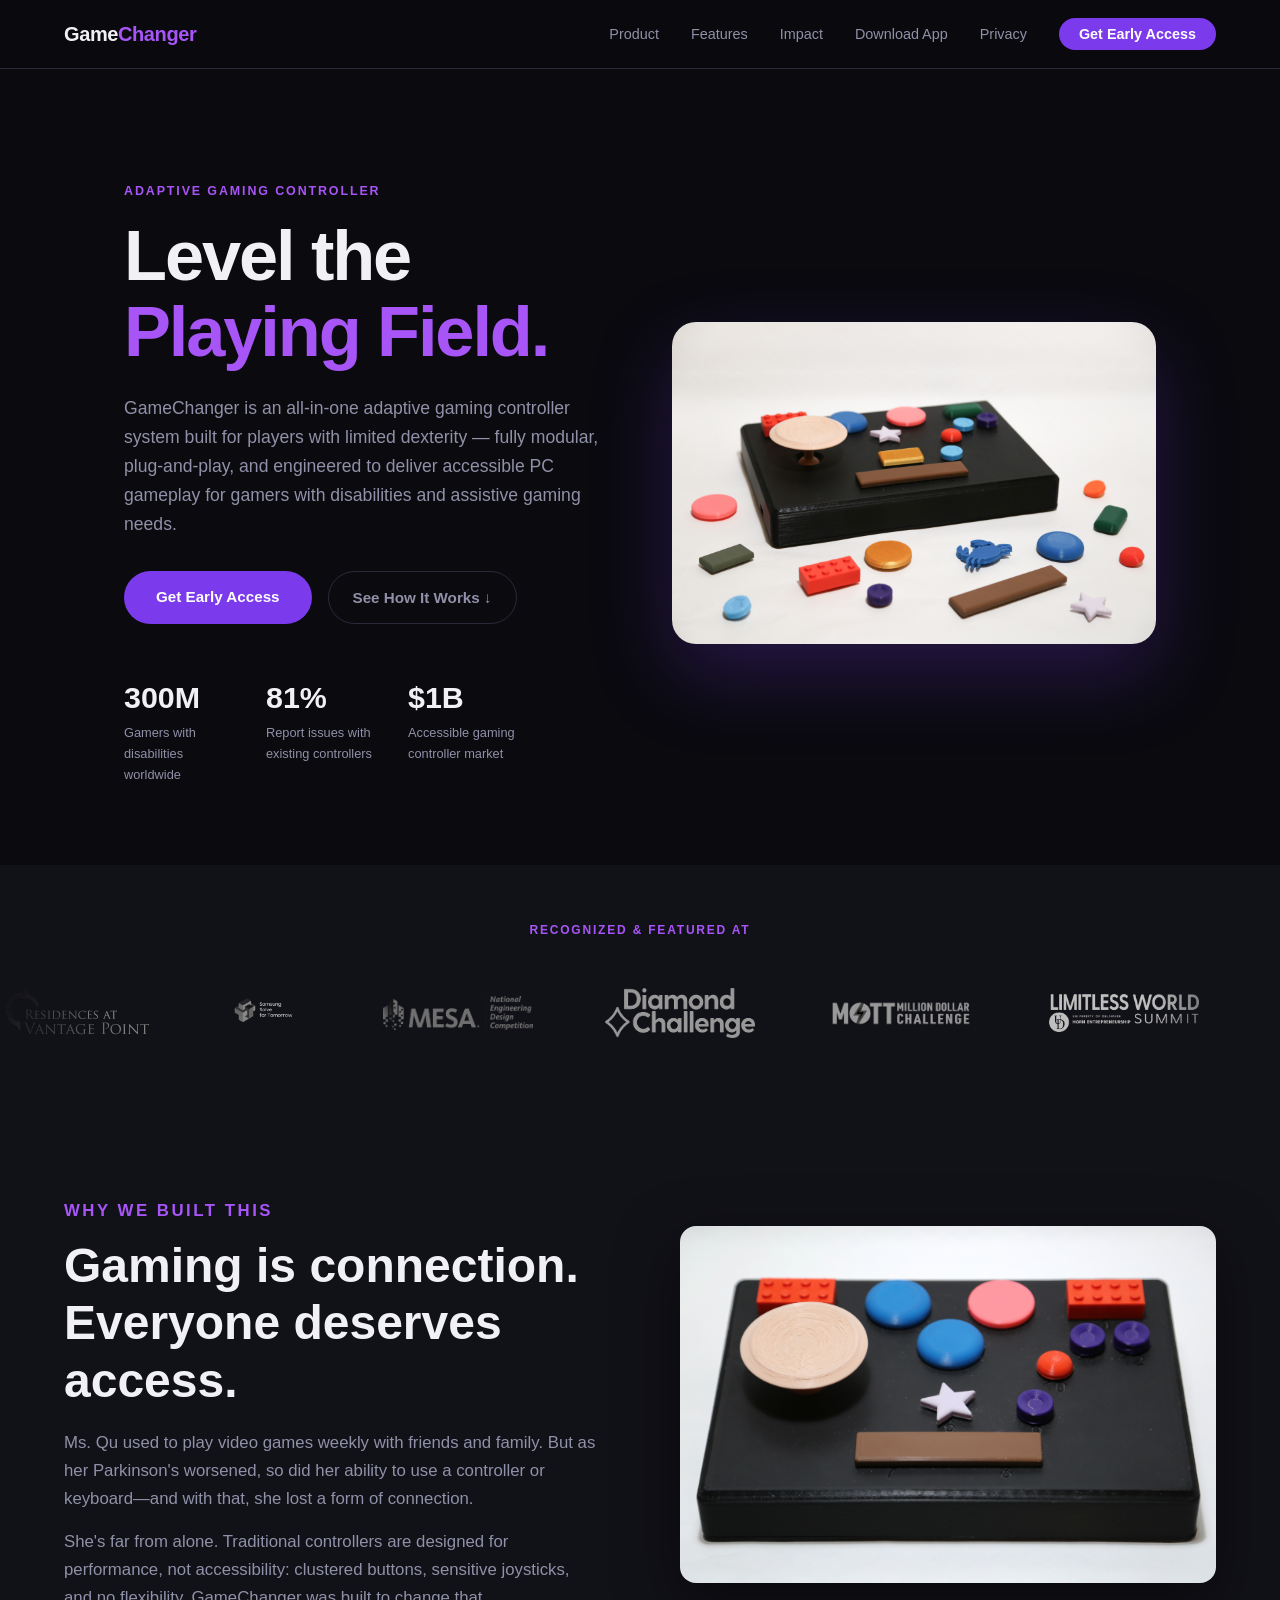
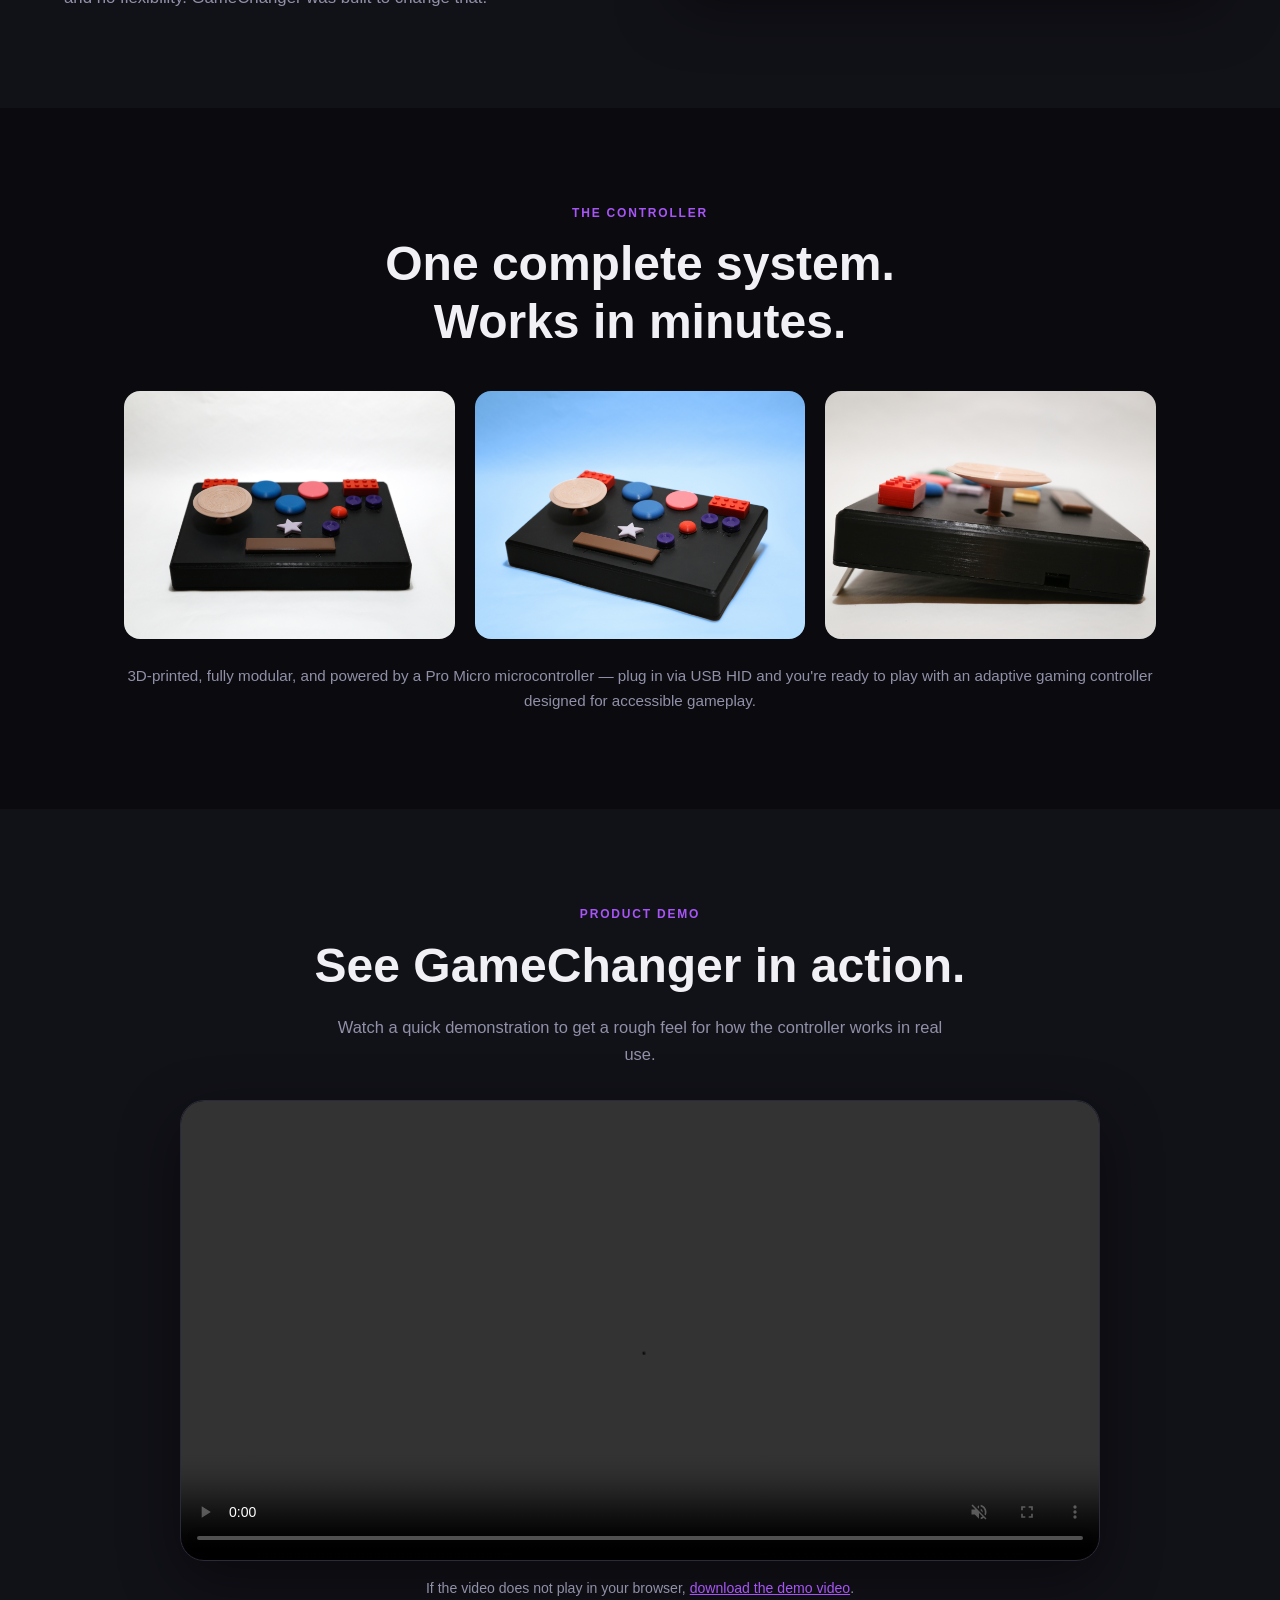
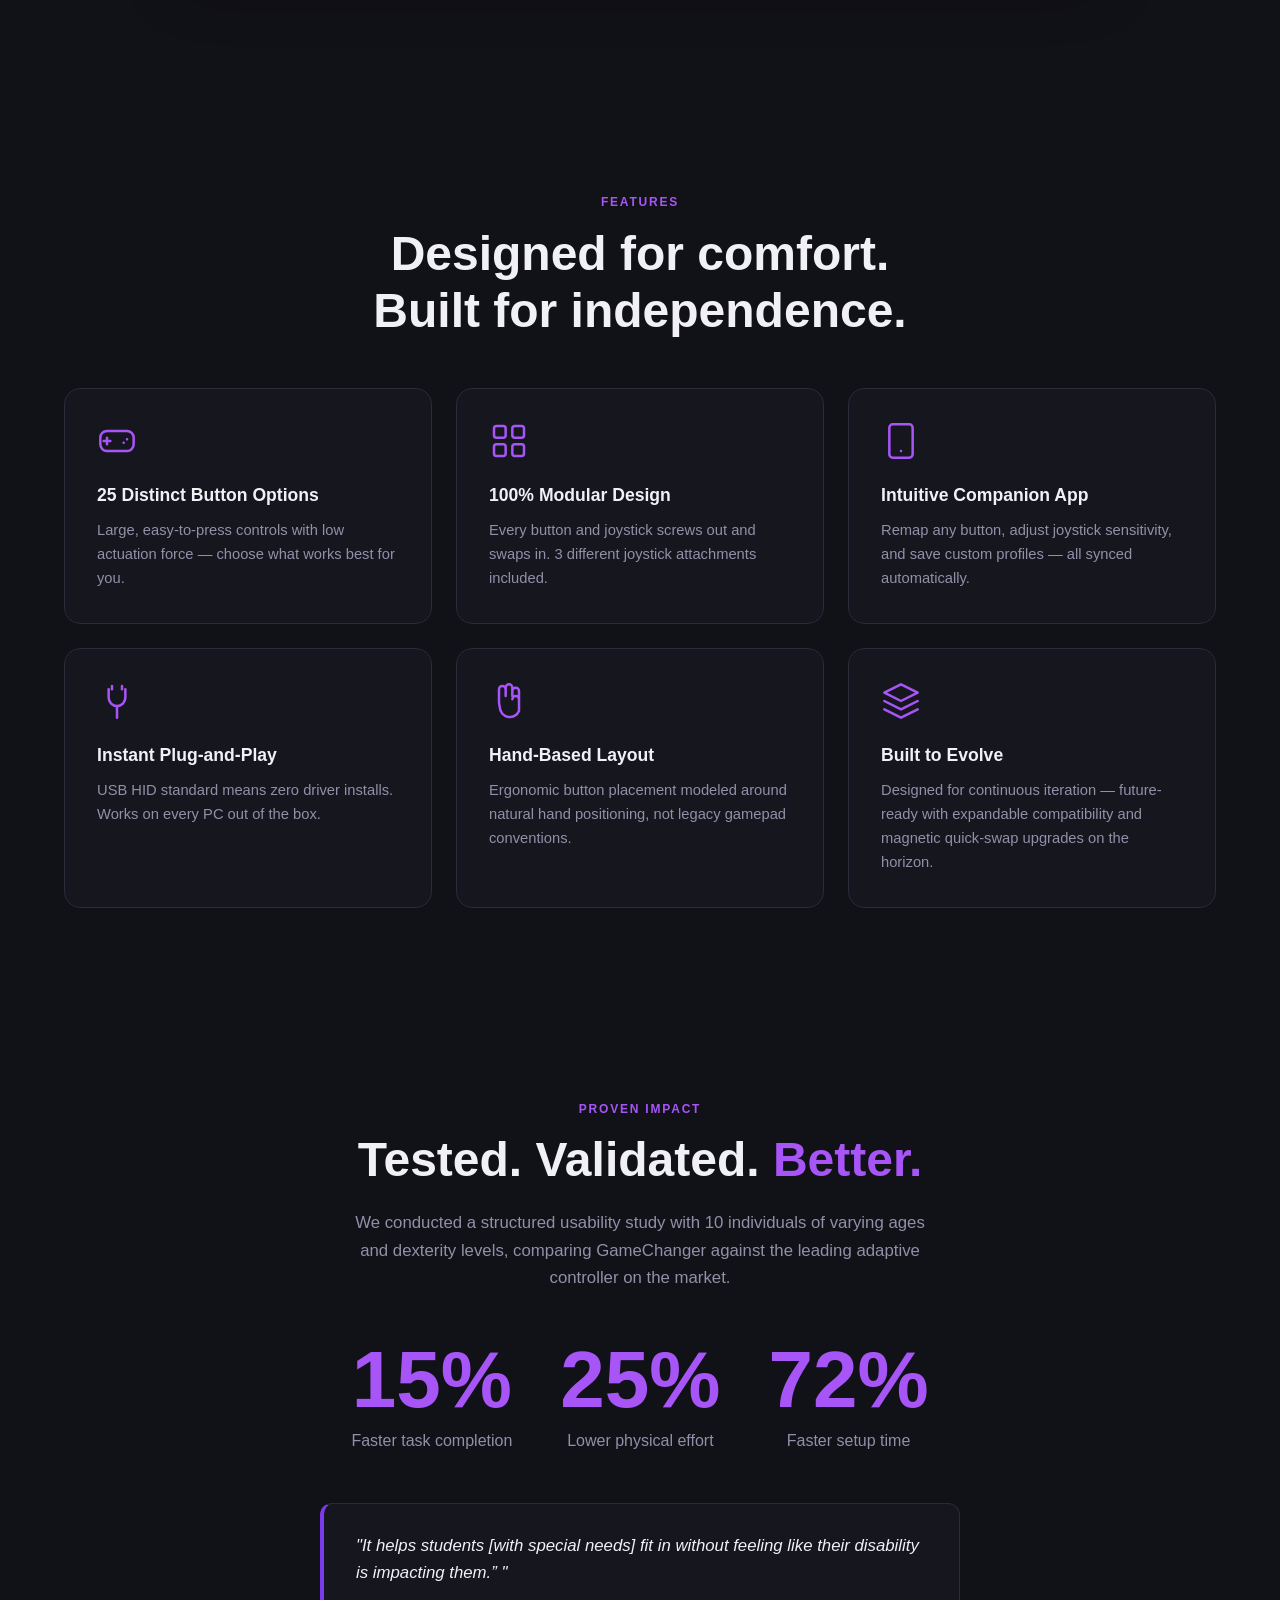
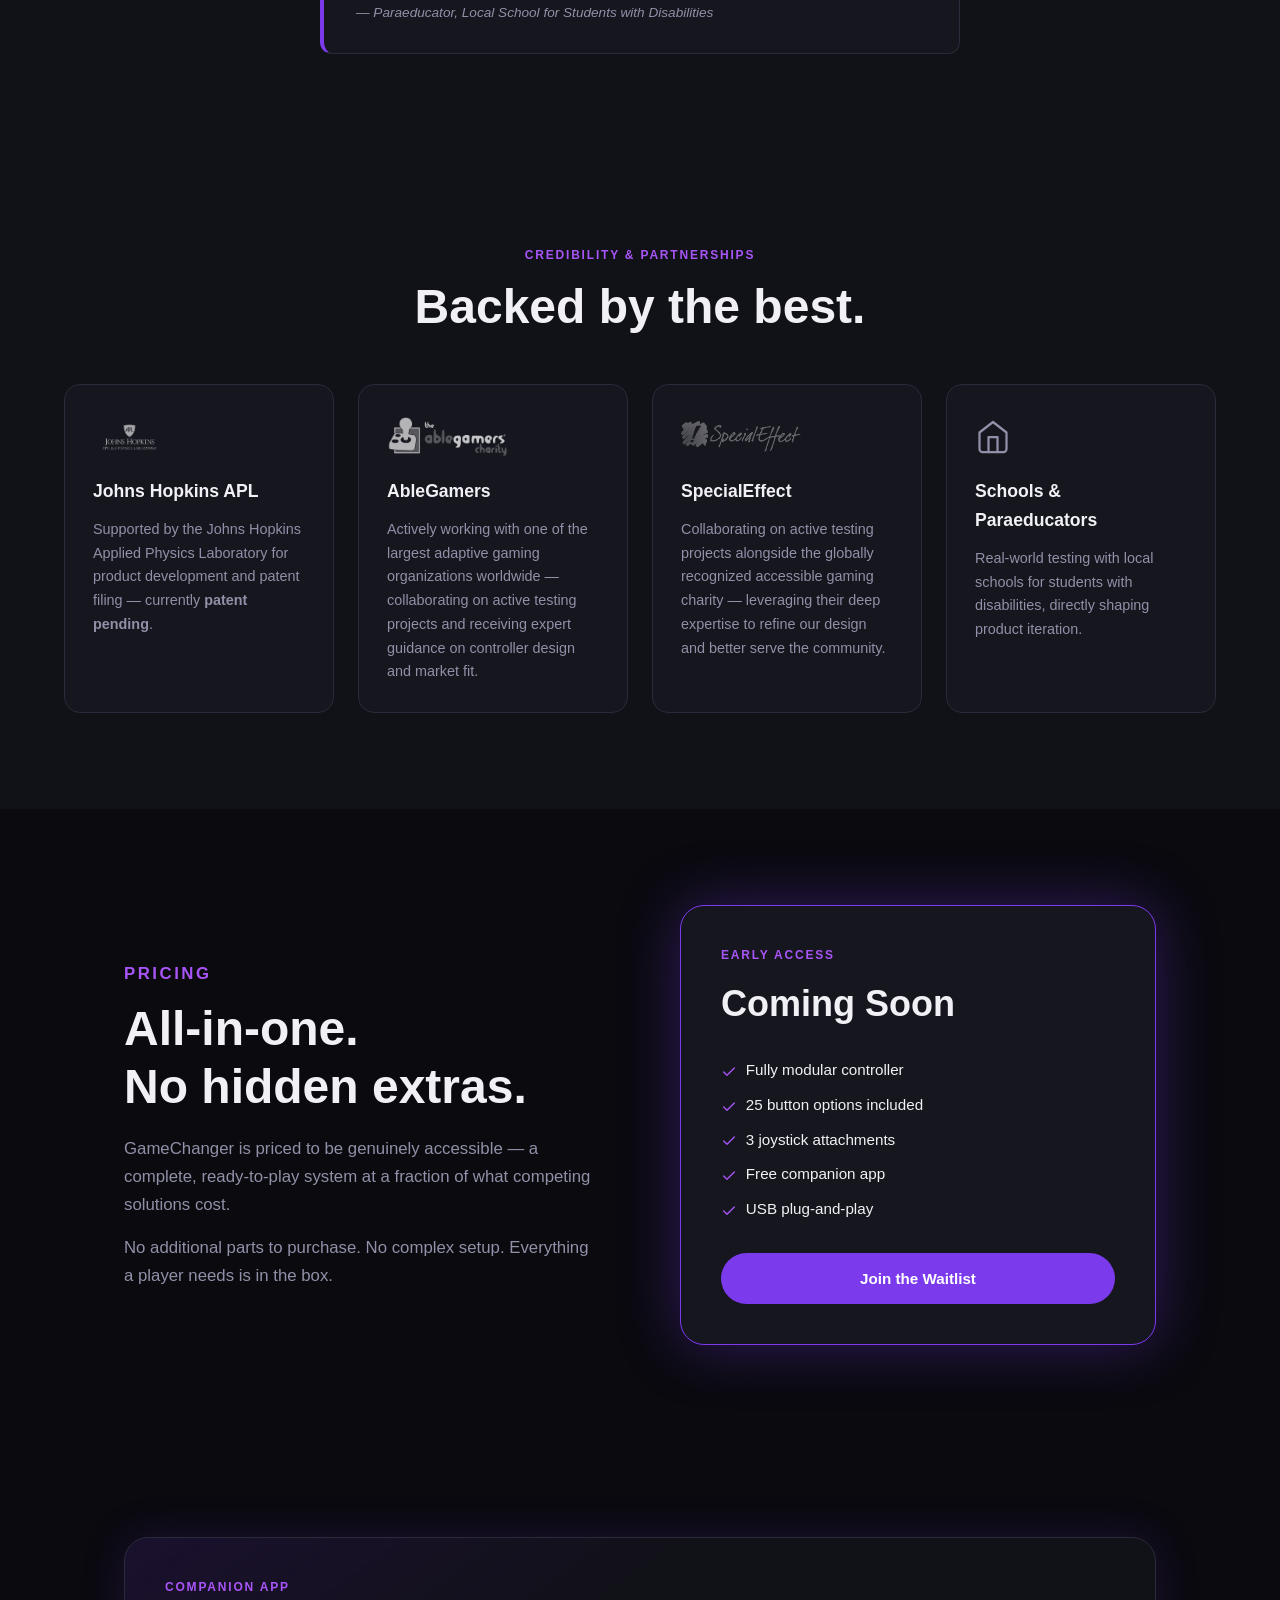
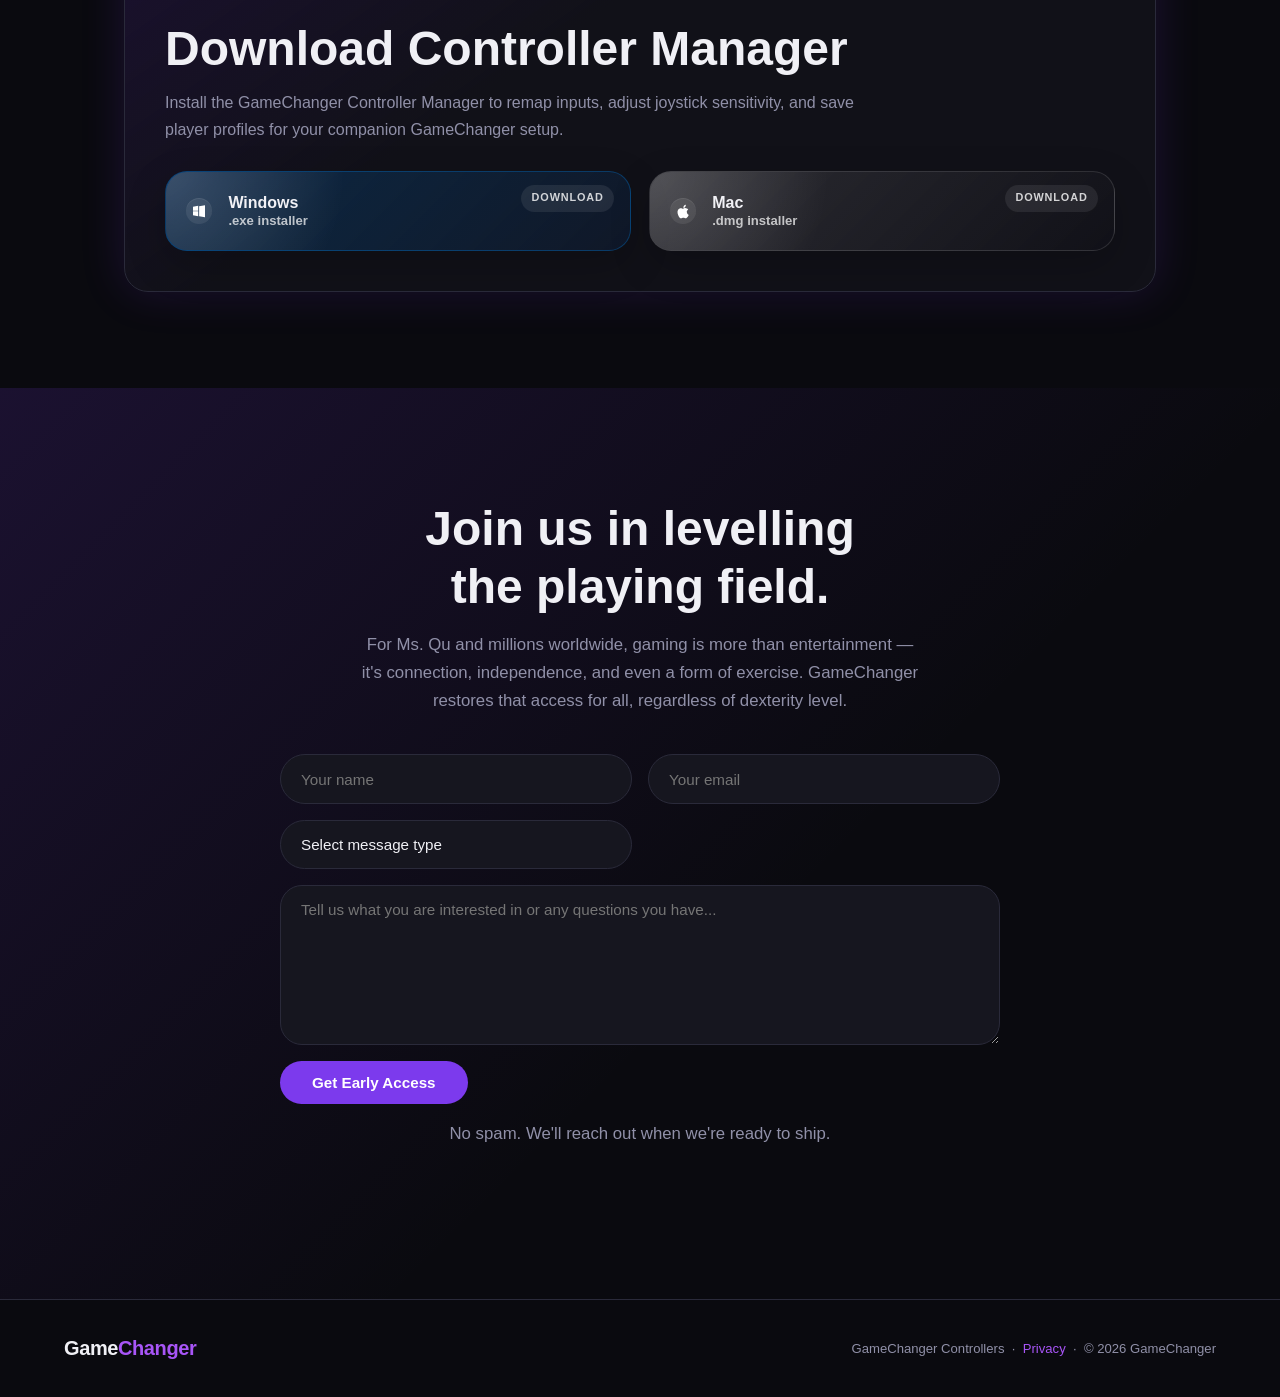
==== commit c01227d1: "App Downloader Fix" ====
--- a/index.html
+++ b/index.html
@@ -298,7 +298,7 @@
         and save player profiles for your companion GameChanger setup.
       </p>
       <div class="download-options">
-        <a href="assets/downloads/GameChanger_ControllerManagerApp_Windows.exe" class="btn-primary download-btn download-btn--windows" download>
+        <a href="assets/downloads/GameChanger_ControllerManagerApp_Windows_4.0.exe" class="btn-primary download-btn download-btn--windows" download>
           <span class="download-icon" aria-hidden="true">
             <svg viewBox="0 0 24 24" fill="currentColor" aria-hidden="true"><path d="M3 5.5 10.8 4.2v7.4H3V5.5Zm0 13 7.8 1.3v-7.4H3v6.1Zm9.2 1.5 8.8 1.4V11.6h-8.8V20Zm0-15.2v7.2H21V3.4l-8.8 1.4Z"/></svg>
           </span>
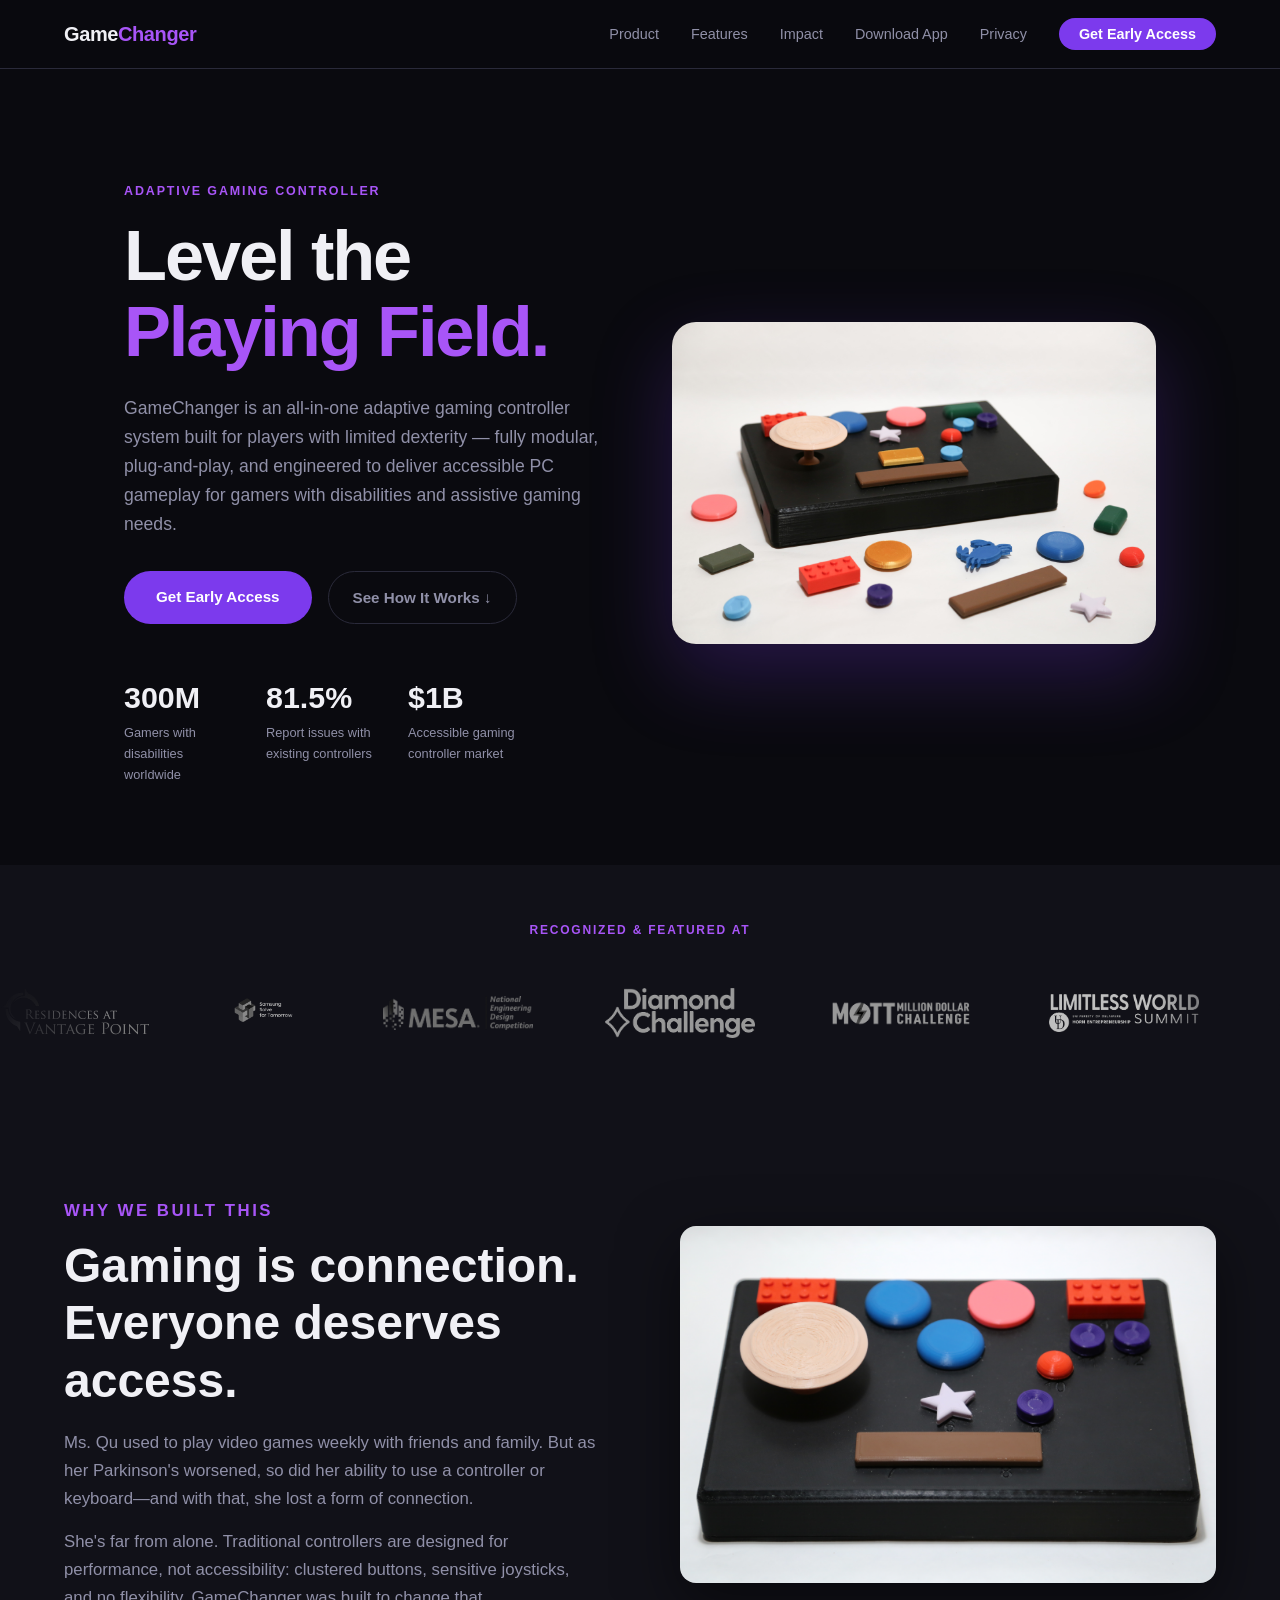
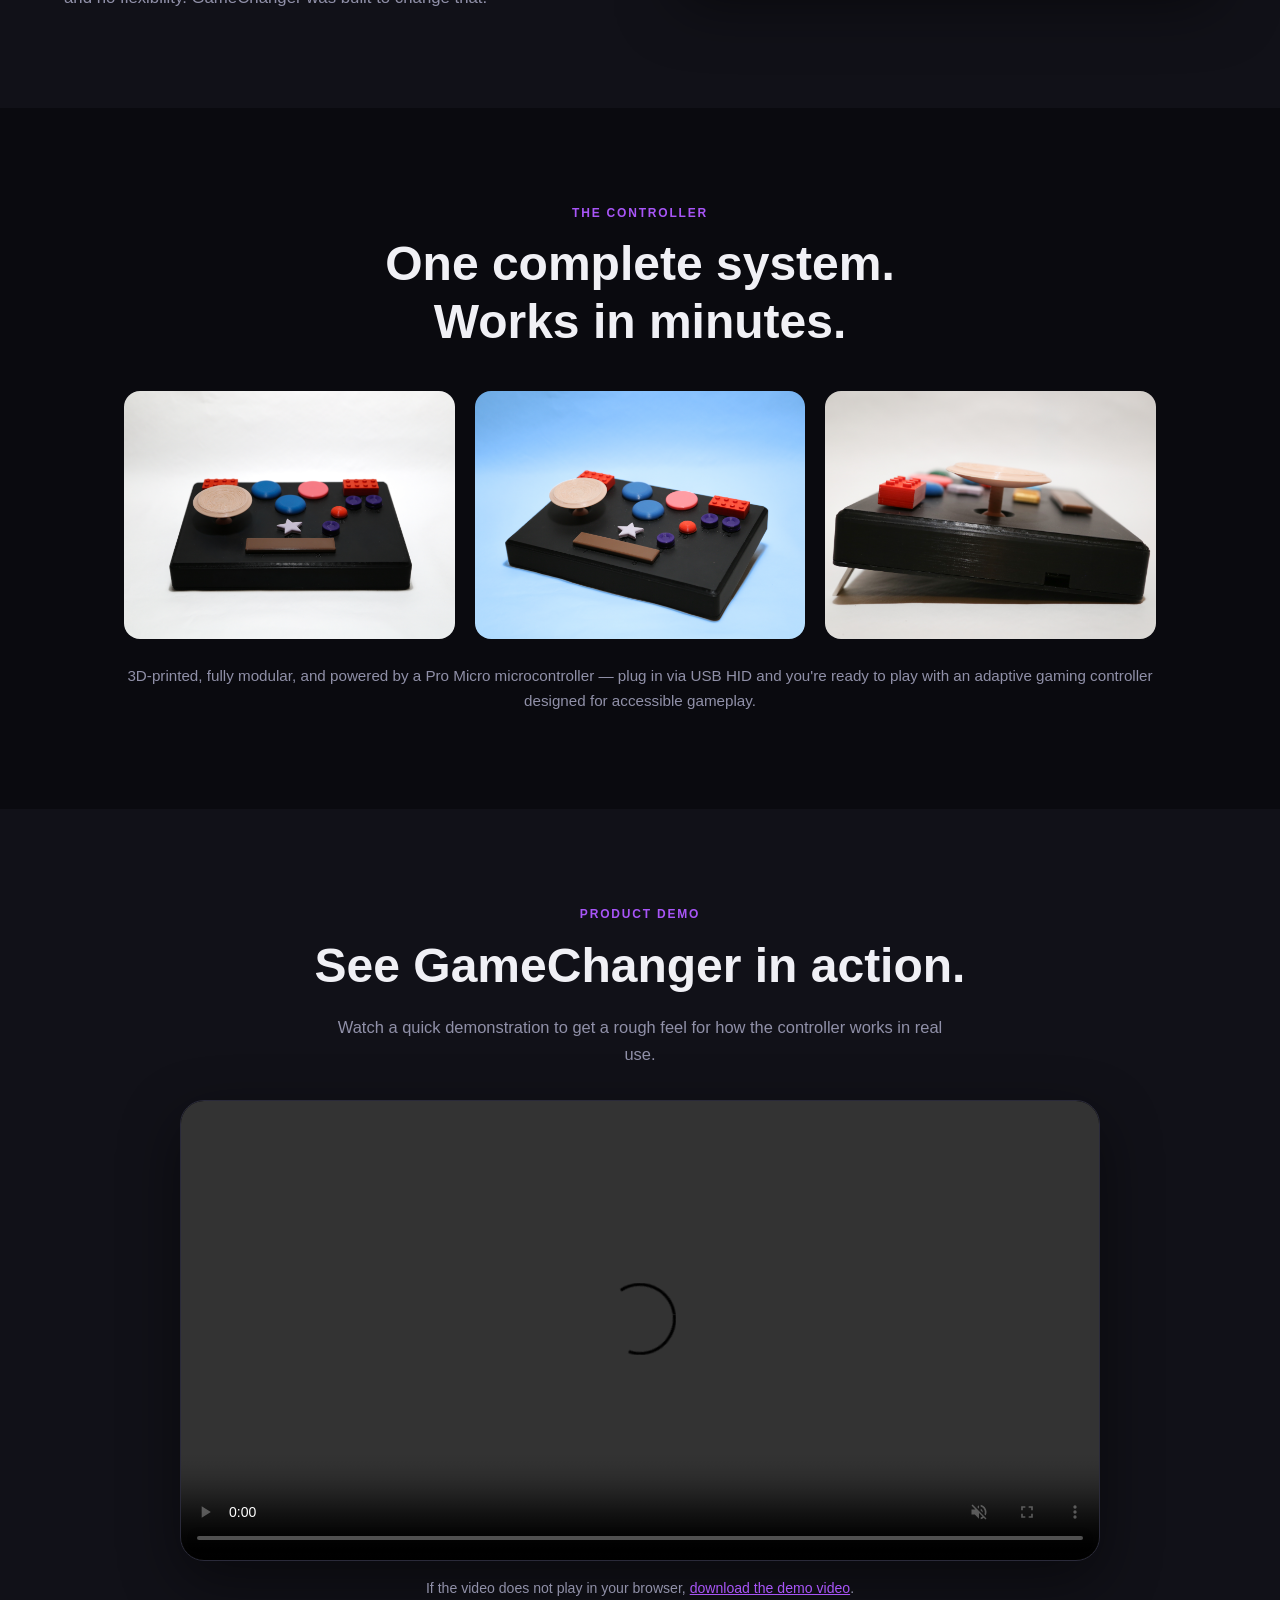
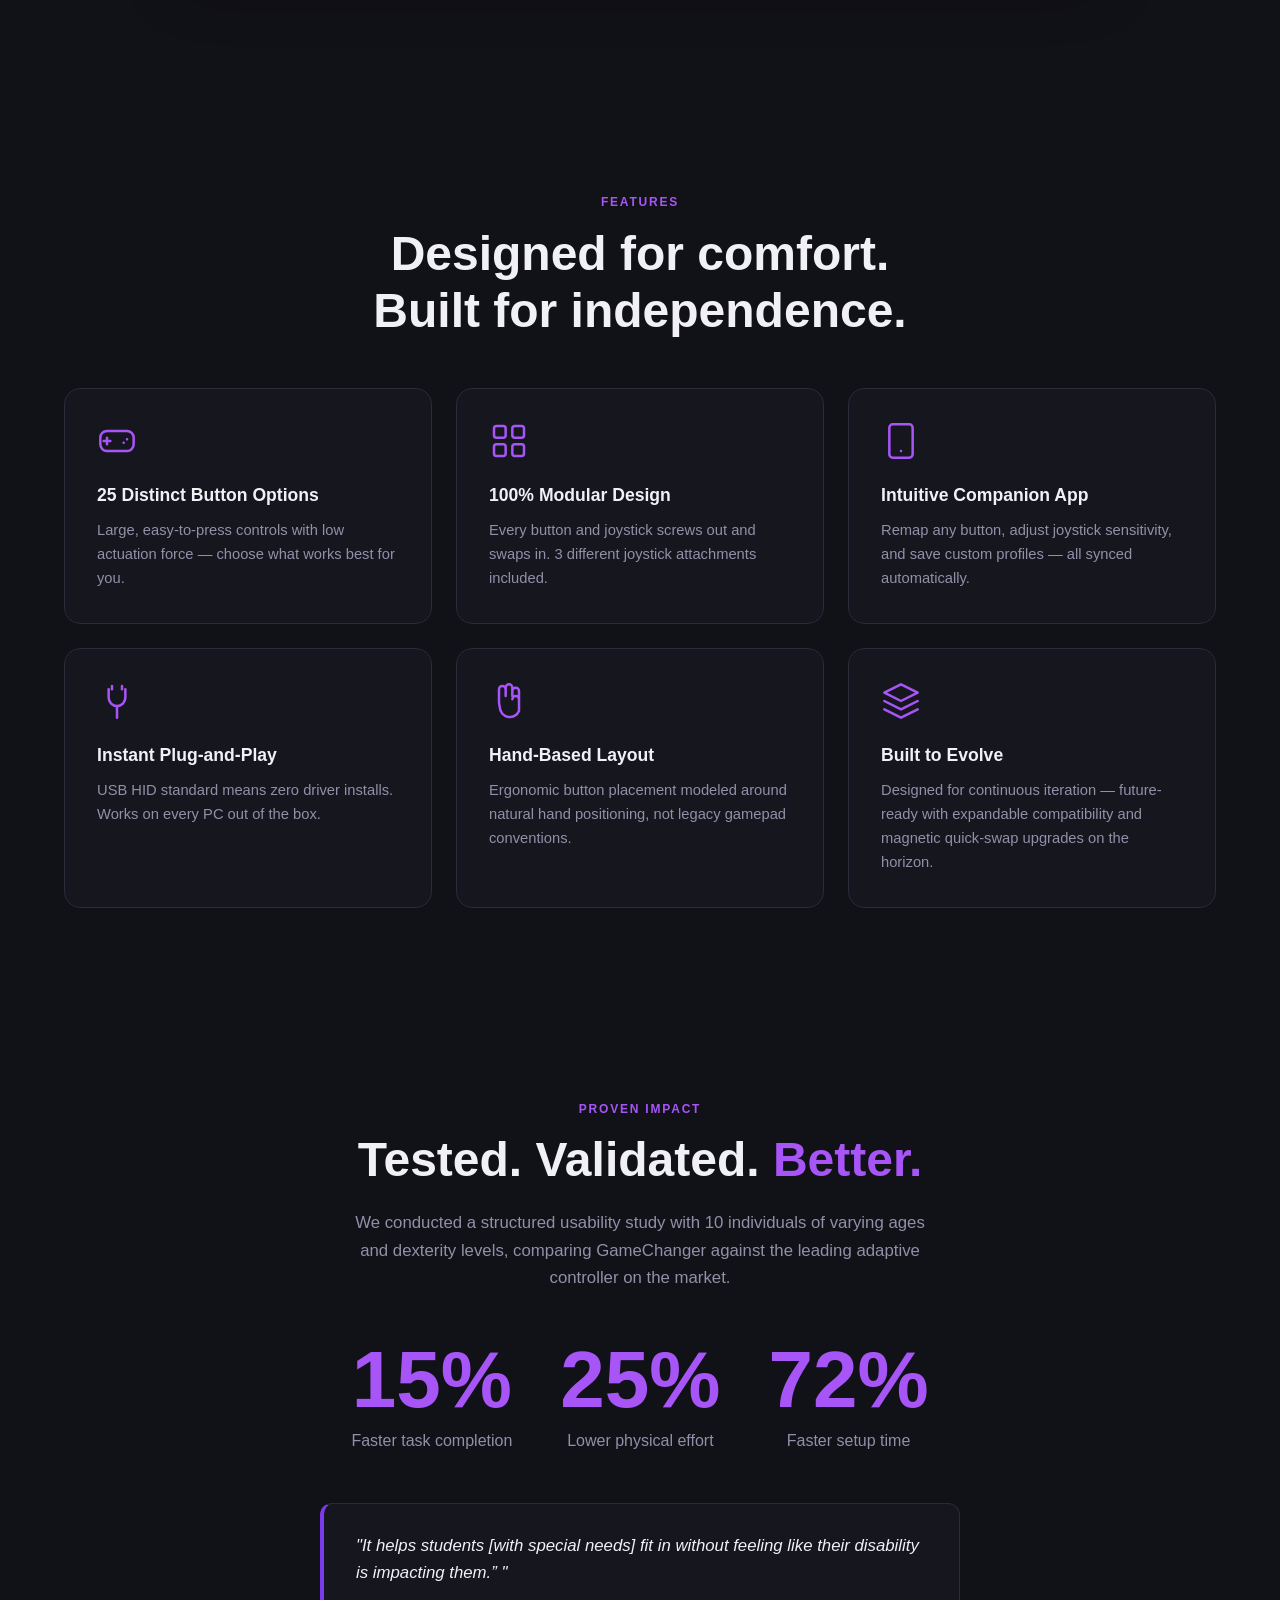
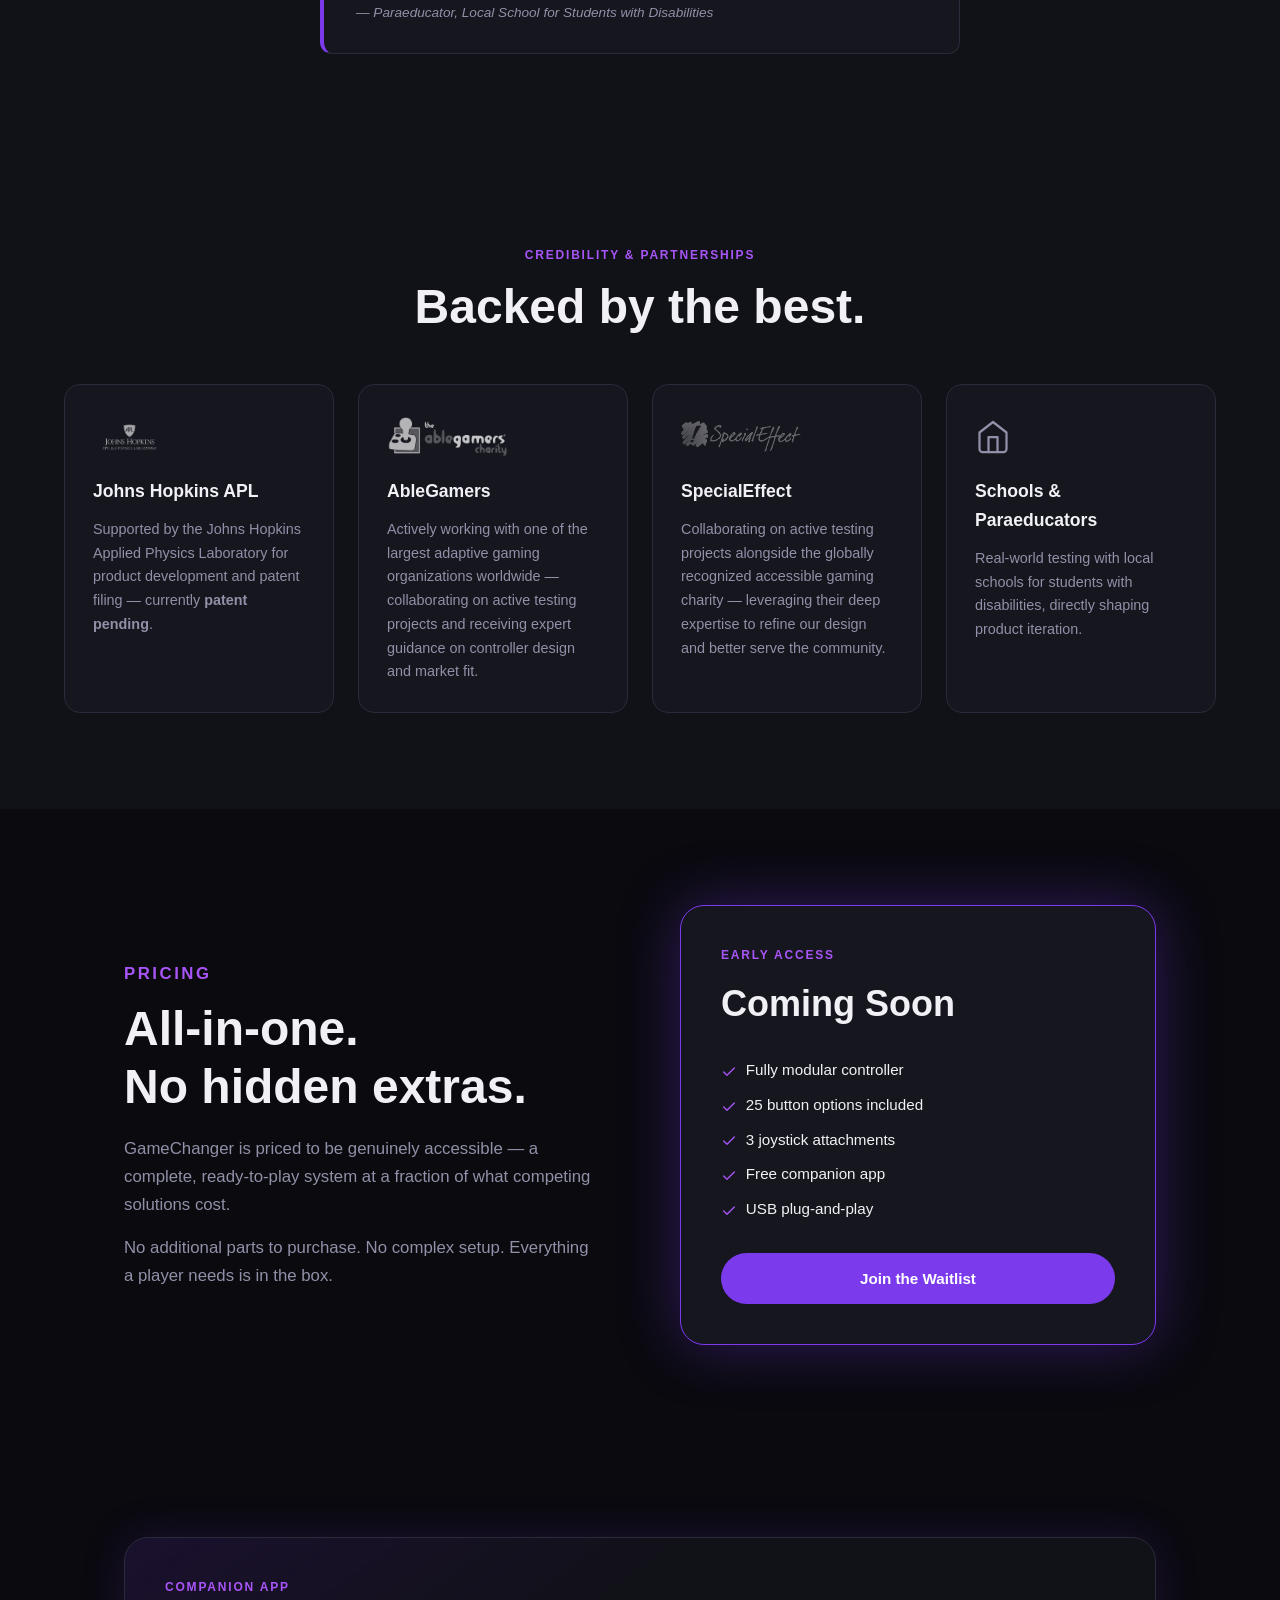
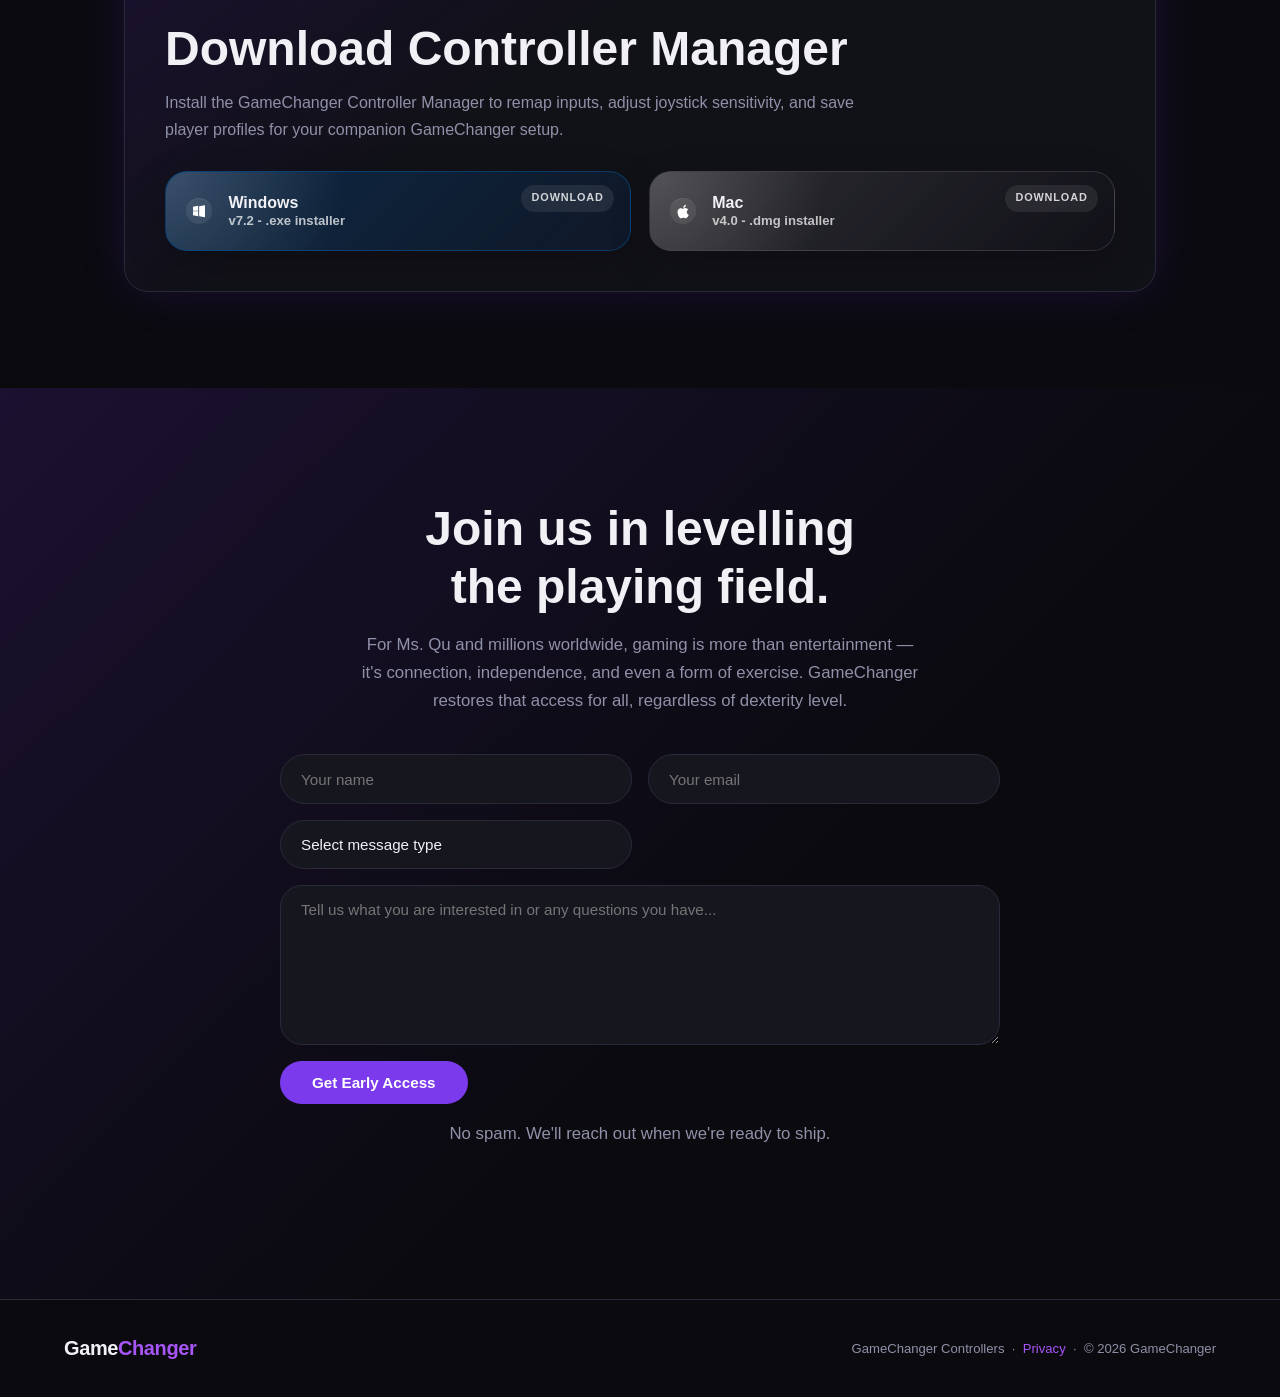
==== commit 8182d072: "renamed the versions to be updated" ====
--- a/index.html
+++ b/index.html
@@ -59,7 +59,7 @@
       </div>
       <div class="hero-stats">
         <div class="stat"><span>300M</span><p>Gamers with disabilities worldwide</p></div>
-        <div class="stat"><span>81%</span><p>Report issues with existing controllers</p></div>
+        <div class="stat"><span>81.5%</span><p>Report issues with existing controllers</p></div>
         <div class="stat"><span>$1B</span><p>Accessible gaming controller market</p></div>
       </div>
     </div>
@@ -298,17 +298,17 @@
         and save player profiles for your companion GameChanger setup.
       </p>
       <div class="download-options">
-        <a href="assets/downloads/GameChanger_ControllerManagerApp_Windows_4.0.exe" class="btn-primary download-btn download-btn--windows" download>
+        <a href="assets/downloads/GameChanger_ControllerManagerApp_Windows_7.2.exe" class="btn-primary download-btn download-btn--windows" download>
           <span class="download-icon" aria-hidden="true">
             <svg viewBox="0 0 24 24" fill="currentColor" aria-hidden="true"><path d="M3 5.5 10.8 4.2v7.4H3V5.5Zm0 13 7.8 1.3v-7.4H3v6.1Zm9.2 1.5 8.8 1.4V11.6h-8.8V20Zm0-15.2v7.2H21V3.4l-8.8 1.4Z"/></svg>
           </span>
-          <span class="download-copy"><strong>Windows</strong><span>.exe installer</span></span>
+          <span class="download-copy"><strong>Windows</strong><span>v7.2 - .exe installer</span></span>
         </a>
-        <a href="assets/downloads/GameChanger_ControllerManagerApp_Mac.dmg" class="btn-primary download-btn download-btn--mac" download>
+        <a href="assets/downloads/GameChanger_ControllerManagerApp_Mac_4.0.dmg" class="btn-primary download-btn download-btn--mac" download>
           <span class="download-icon" aria-hidden="true">
             <svg viewBox="0 0 24 24" fill="currentColor" aria-hidden="true"><path d="M17.6 13.4c0-2.5 2.1-3.7 2.2-3.8-1.2-1.7-3.1-1.9-3.8-1.9-1.6-.2-3.1.9-3.9.9-.8 0-2-.9-3.3-.9-1.7 0-3.3 1-4.2 2.6-1.8 3.1-.4 7.7 1.3 10.2.9 1.2 1.9 2.6 3.3 2.5 1.3 0 1.8-.8 3.4-.8 1.6 0 2 .8 3.3.8 1.4 0 2.3-1.2 3.2-2.4 1-1.4 1.5-2.8 1.5-2.9 0 0-2.9-1.1-2.9-4.3ZM15.2 5.9c.7-.9 1.2-2.1 1.1-3.3-1 .1-2.1.7-2.8 1.6-.6.7-1.2 1.9-1 3.1 1.1.1 2.2-.6 2.7-1.4Z"/></svg>
           </span>
-          <span class="download-copy"><strong>Mac</strong><span>.dmg installer</span></span>
+          <span class="download-copy"><strong>Mac</strong><span>v4.0 - .dmg installer</span></span>
         </a>
       </div>
     </div>
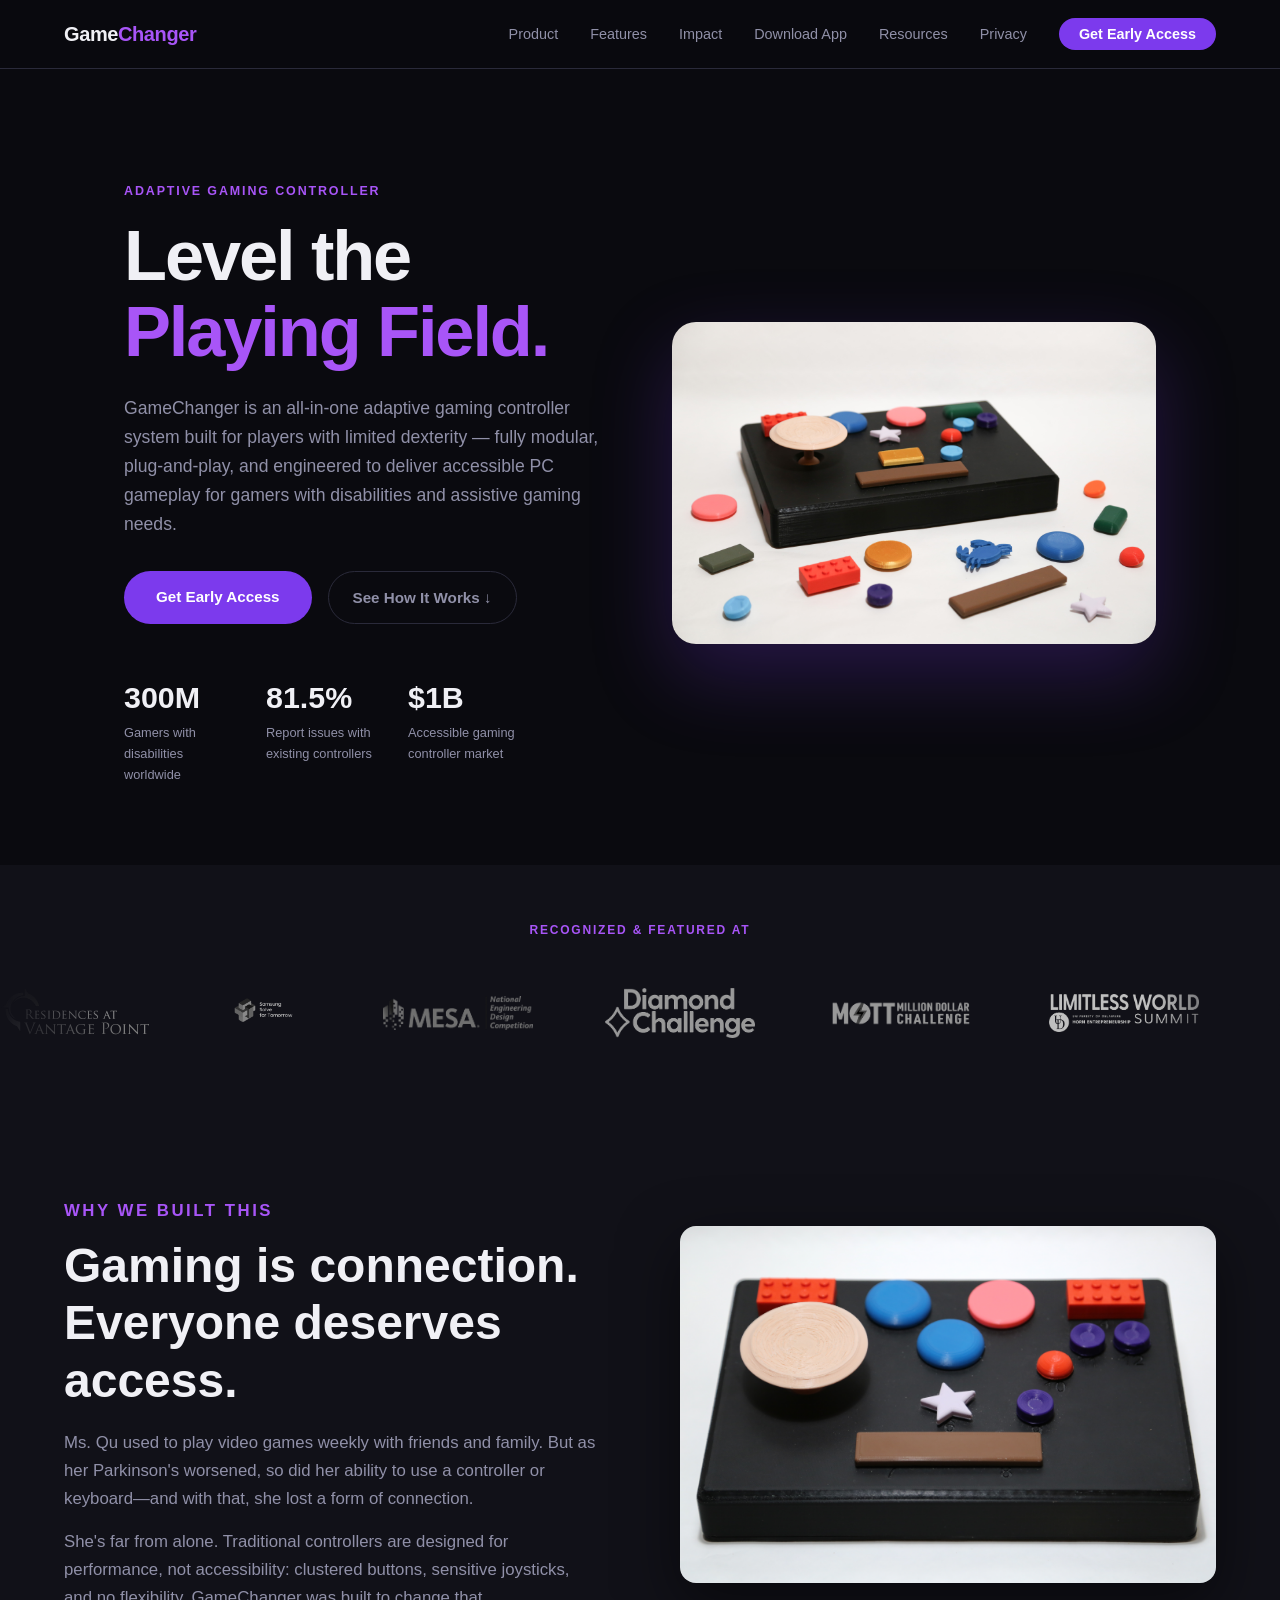
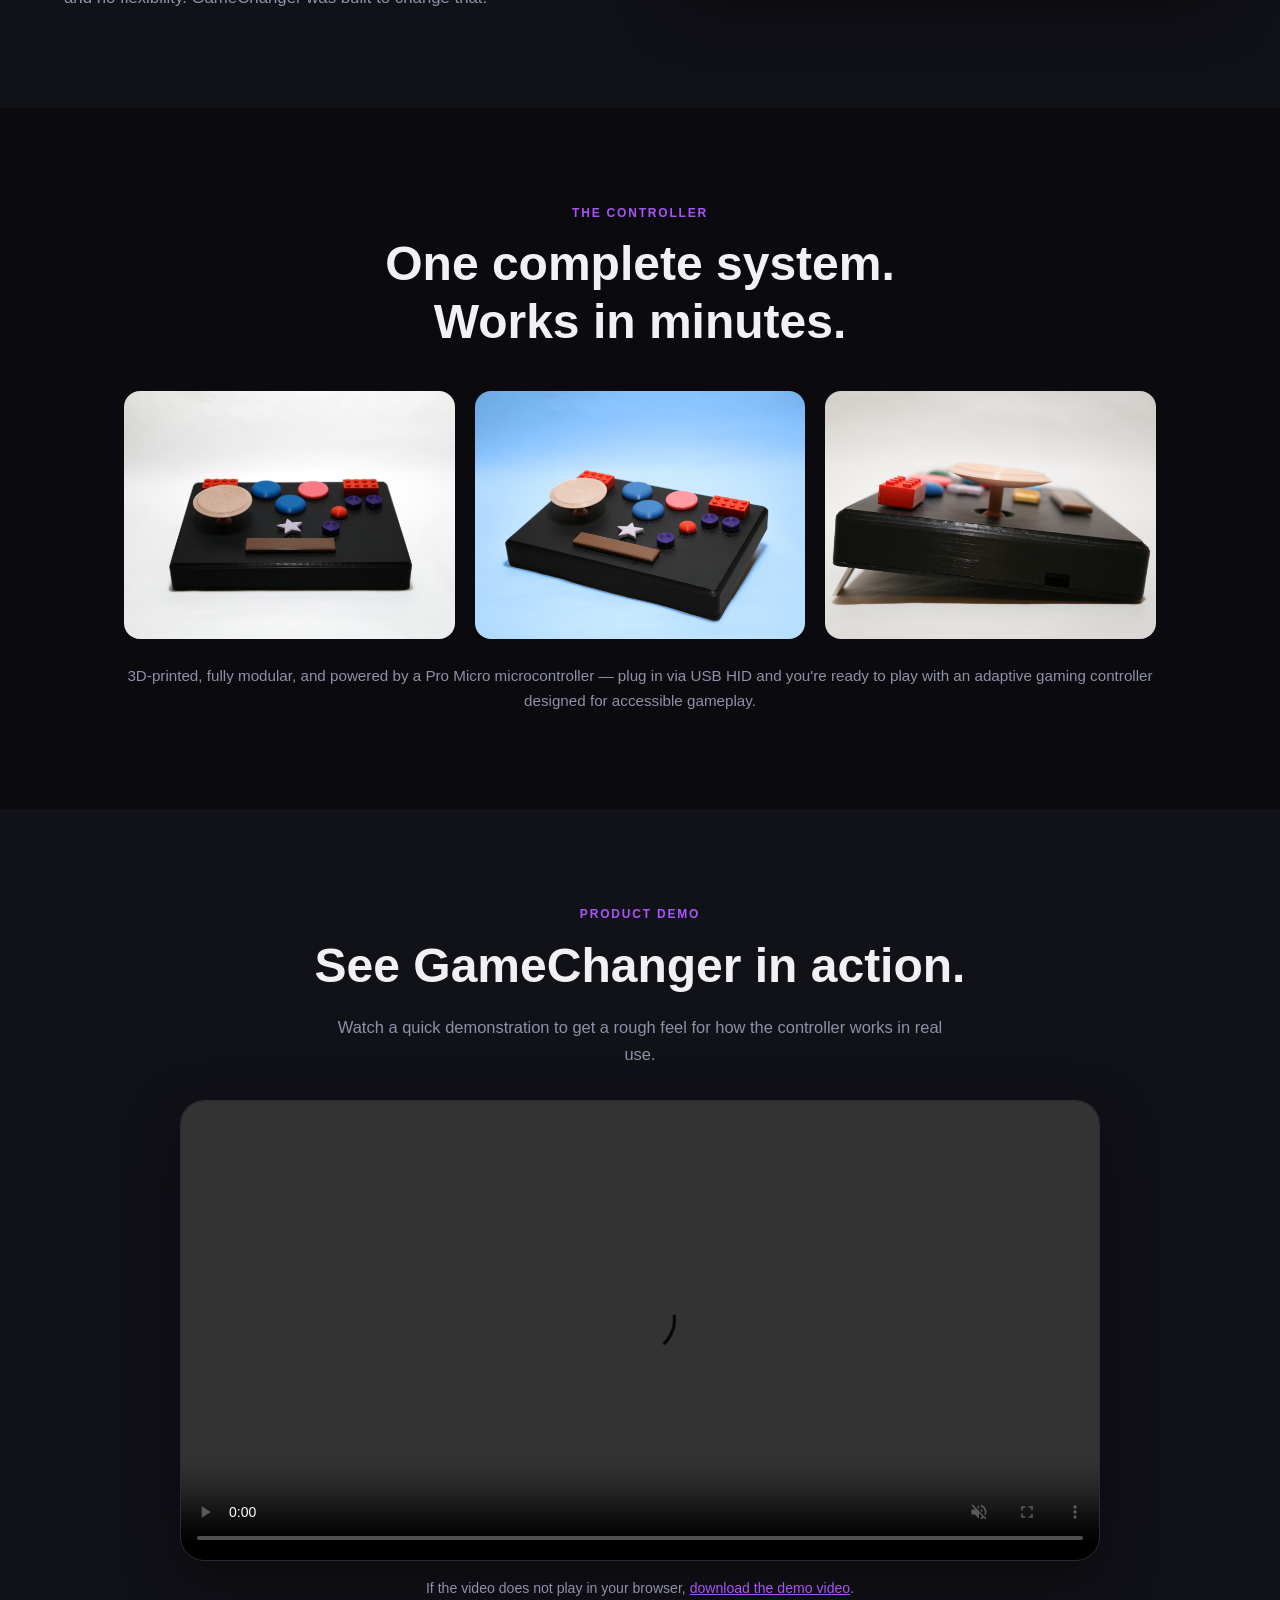
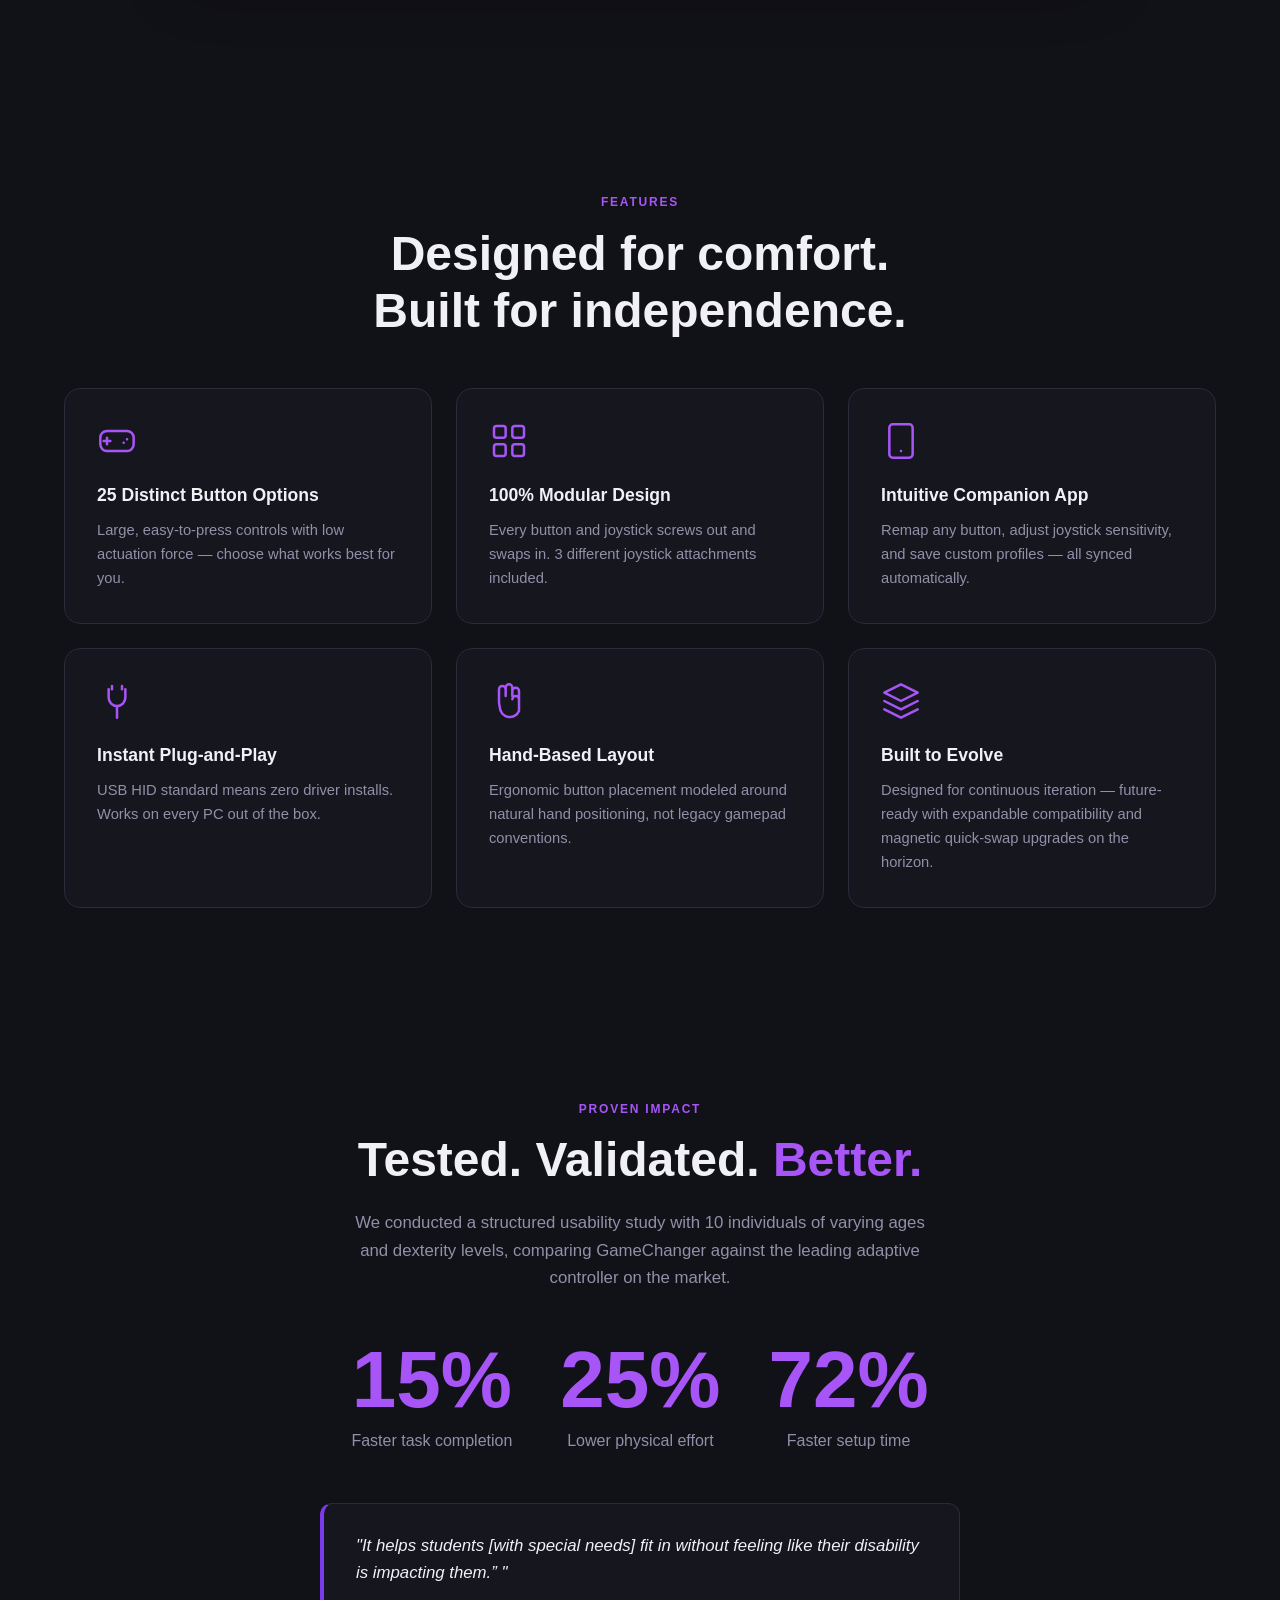
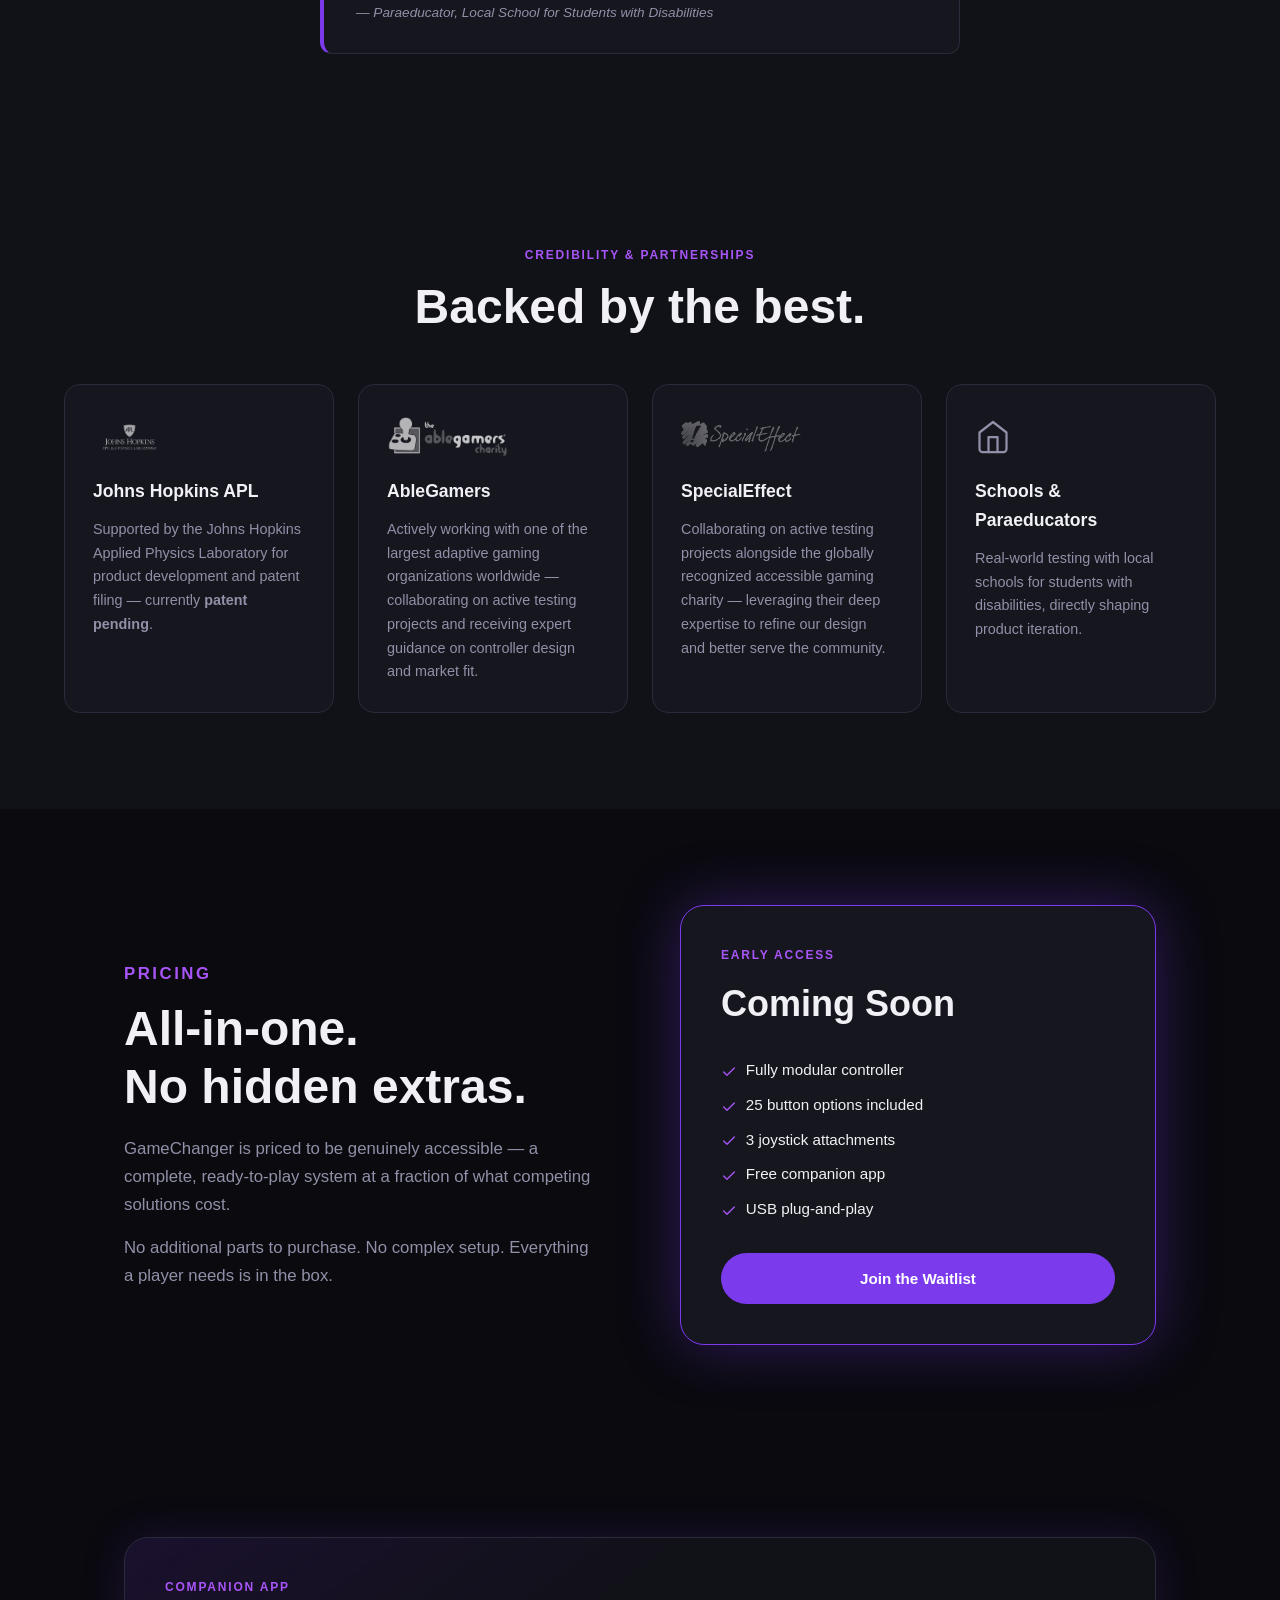
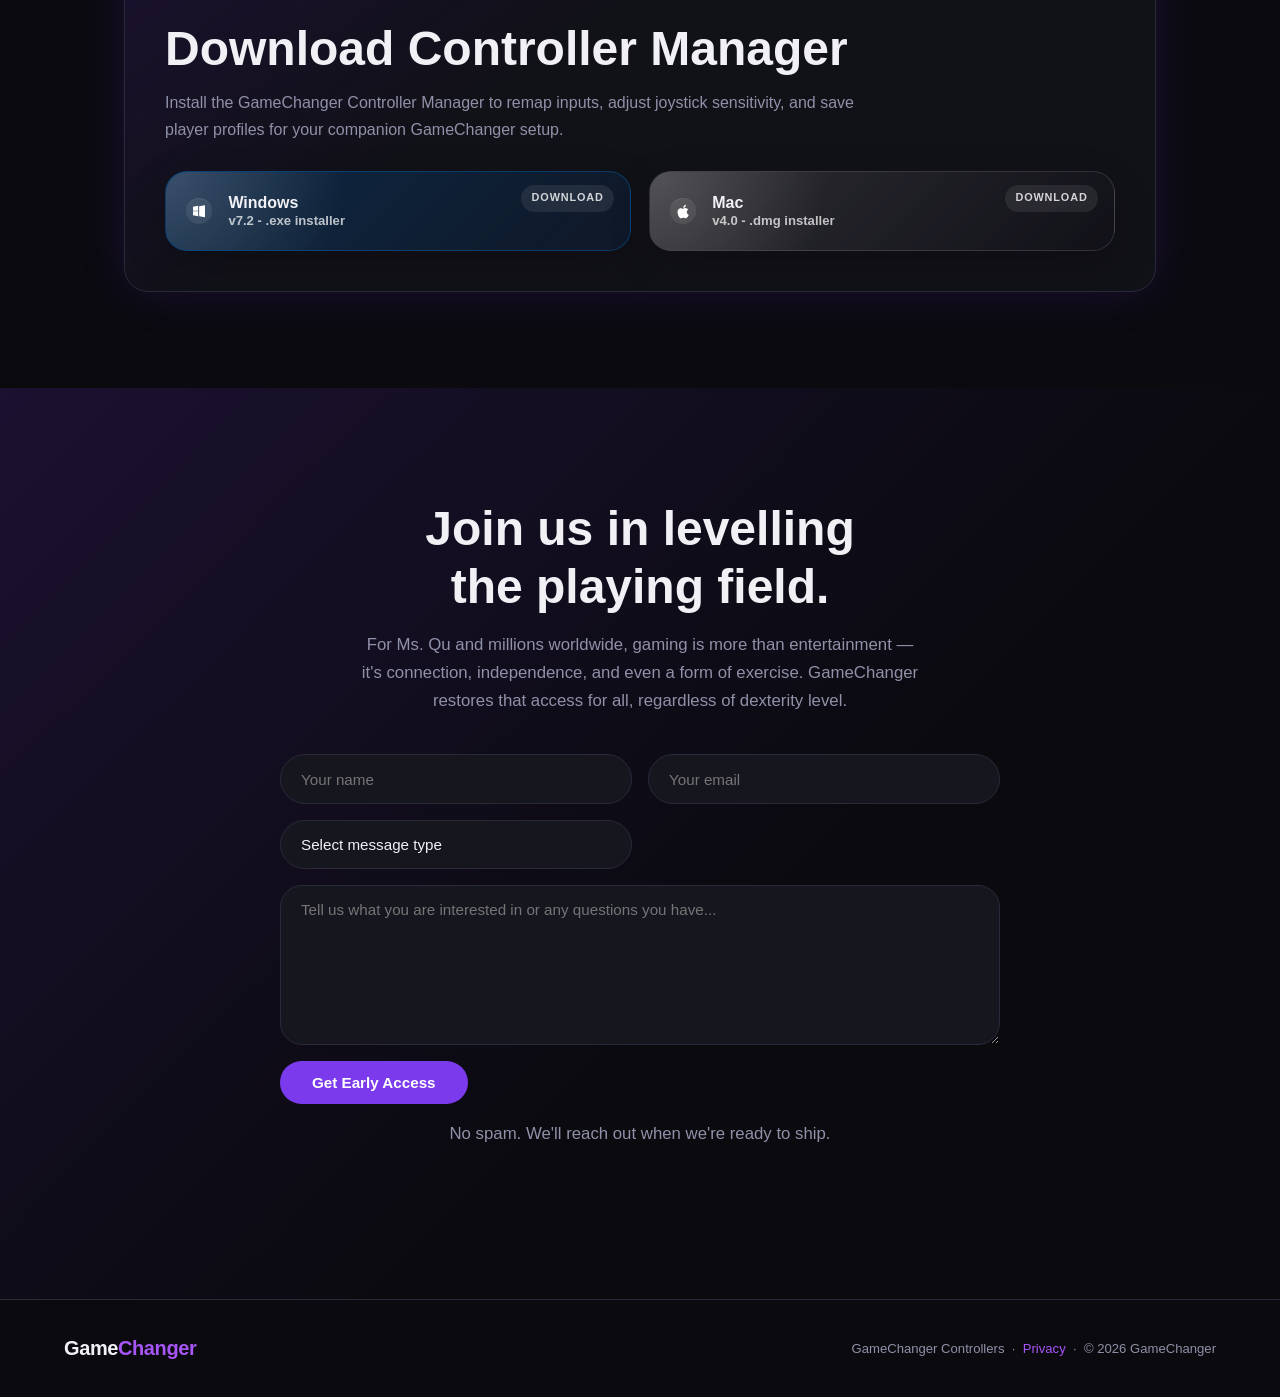
==== commit 0e469b64: "Add new admin pages and update security settings - Created login, request access, and request succes" ====
--- a/index.html
+++ b/index.html
@@ -13,8 +13,9 @@
   <meta name="twitter:card" content="summary_large_image" />
   <meta name="twitter:title" content="GameChanger – Adaptive Gaming Controller" />
   <meta name="twitter:description" content="GameChanger unlocks accessible gameplay with a modular adaptive gaming controller and companion manager app for players with limited dexterity." />
-  <meta http-equiv="Content-Security-Policy" content="default-src 'self'; img-src 'self' data:; video-src 'self'; style-src 'self' https://fonts.googleapis.com; font-src 'self' https://fonts.gstatic.com; connect-src 'self' https://api.web3forms.com; object-src 'none'; base-uri 'self'; form-action 'self' https://api.web3forms.com; frame-ancestors 'none';" />
+  <meta http-equiv="Content-Security-Policy" content="default-src 'self'; img-src 'self' data:; video-src 'self'; style-src 'self' https://fonts.googleapis.com; font-src 'self' https://fonts.gstatic.com; connect-src 'self' https://api.web3forms.com https://identity.netlify.com; object-src 'none'; base-uri 'self'; form-action 'self' https://api.web3forms.com; frame-ancestors 'none'; script-src 'self' https://identity.netlify.com;" />
   <meta name="referrer" content="strict-origin-when-cross-origin" />
+  <script src="https://identity.netlify.com/v1/netlify-identity-widget.js"></script>
   <script type="application/ld+json">
     {
       "@context": "https://schema.org",
@@ -40,6 +41,7 @@
       <li><a href="#features">Features</a></li>
       <li><a href="#impact">Impact</a></li>
       <li><a href="#download">Download App</a></li>
+      <li><a href="/admin/resources">Resources</a></li>
       <li><a href="privacy.html">Privacy</a></li>
       <li><a href="#contact" class="nav-cta">Get Early Access</a></li>
     </ul>
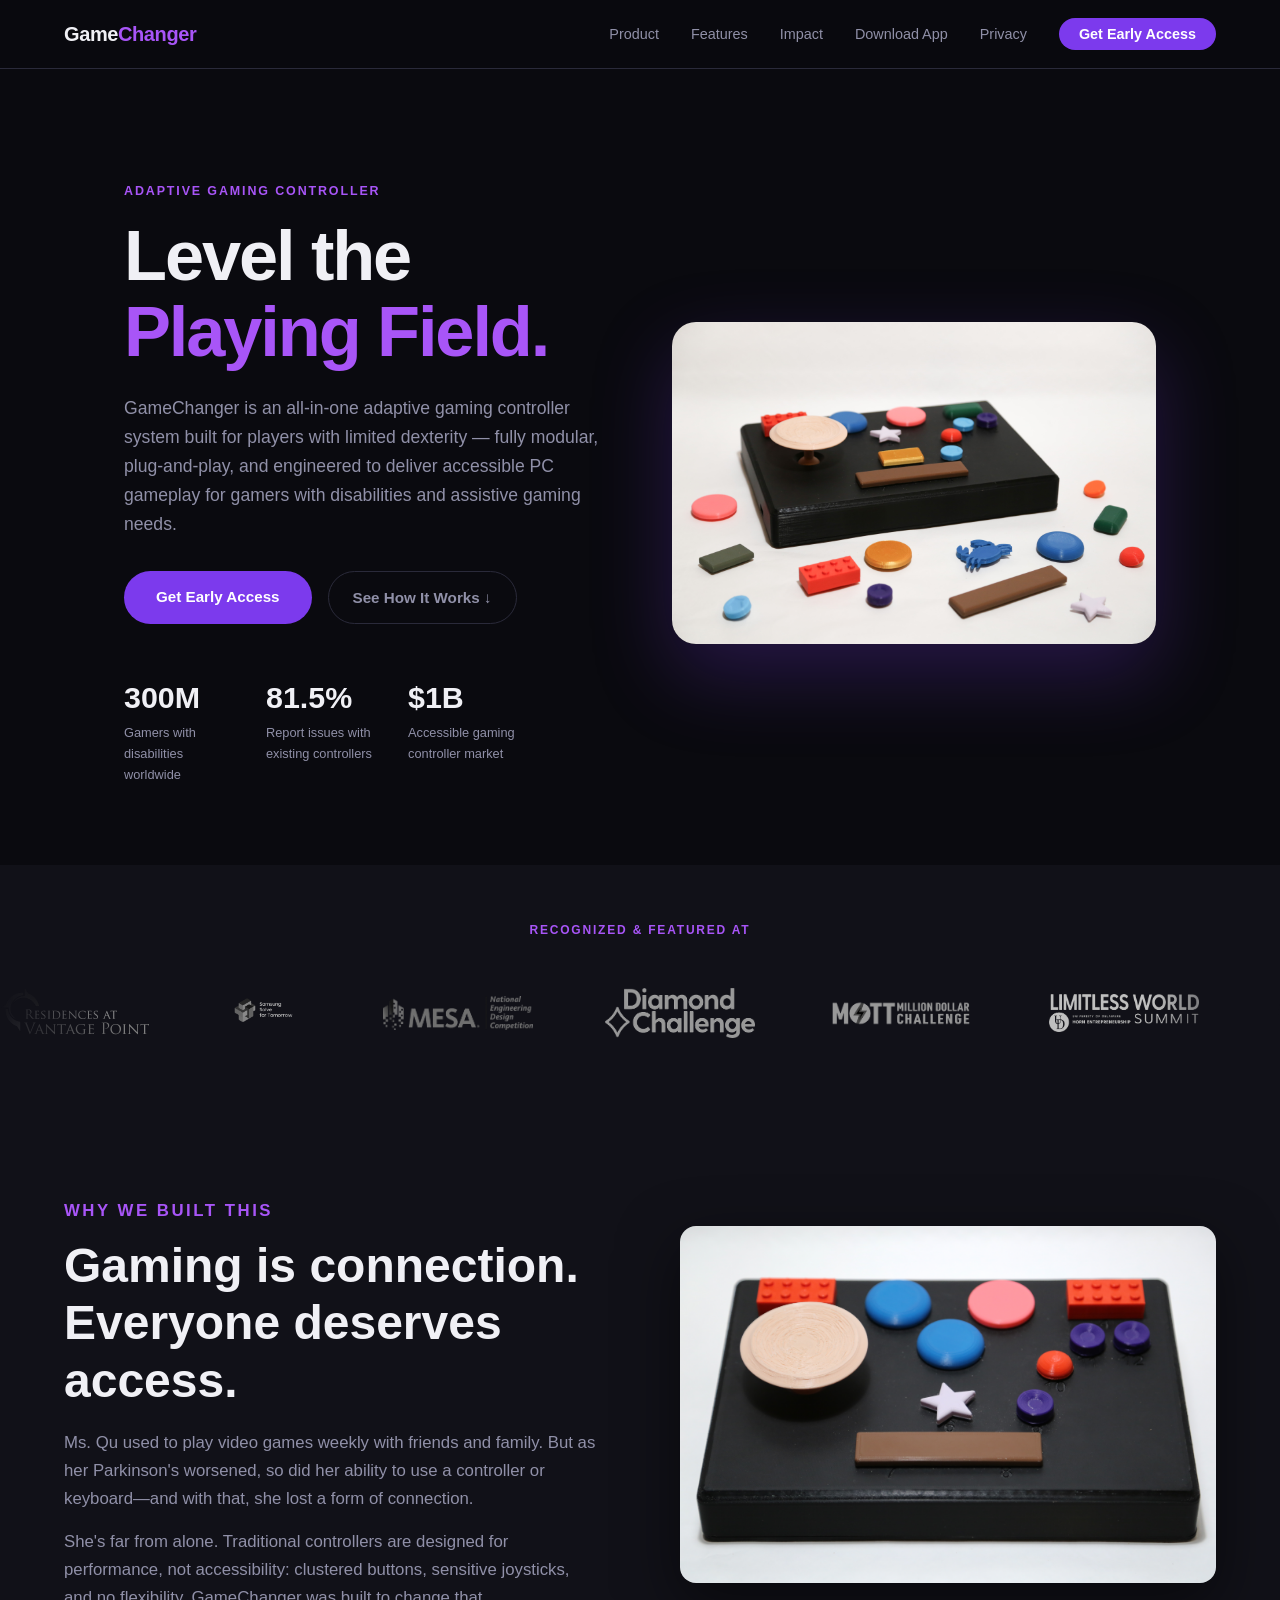
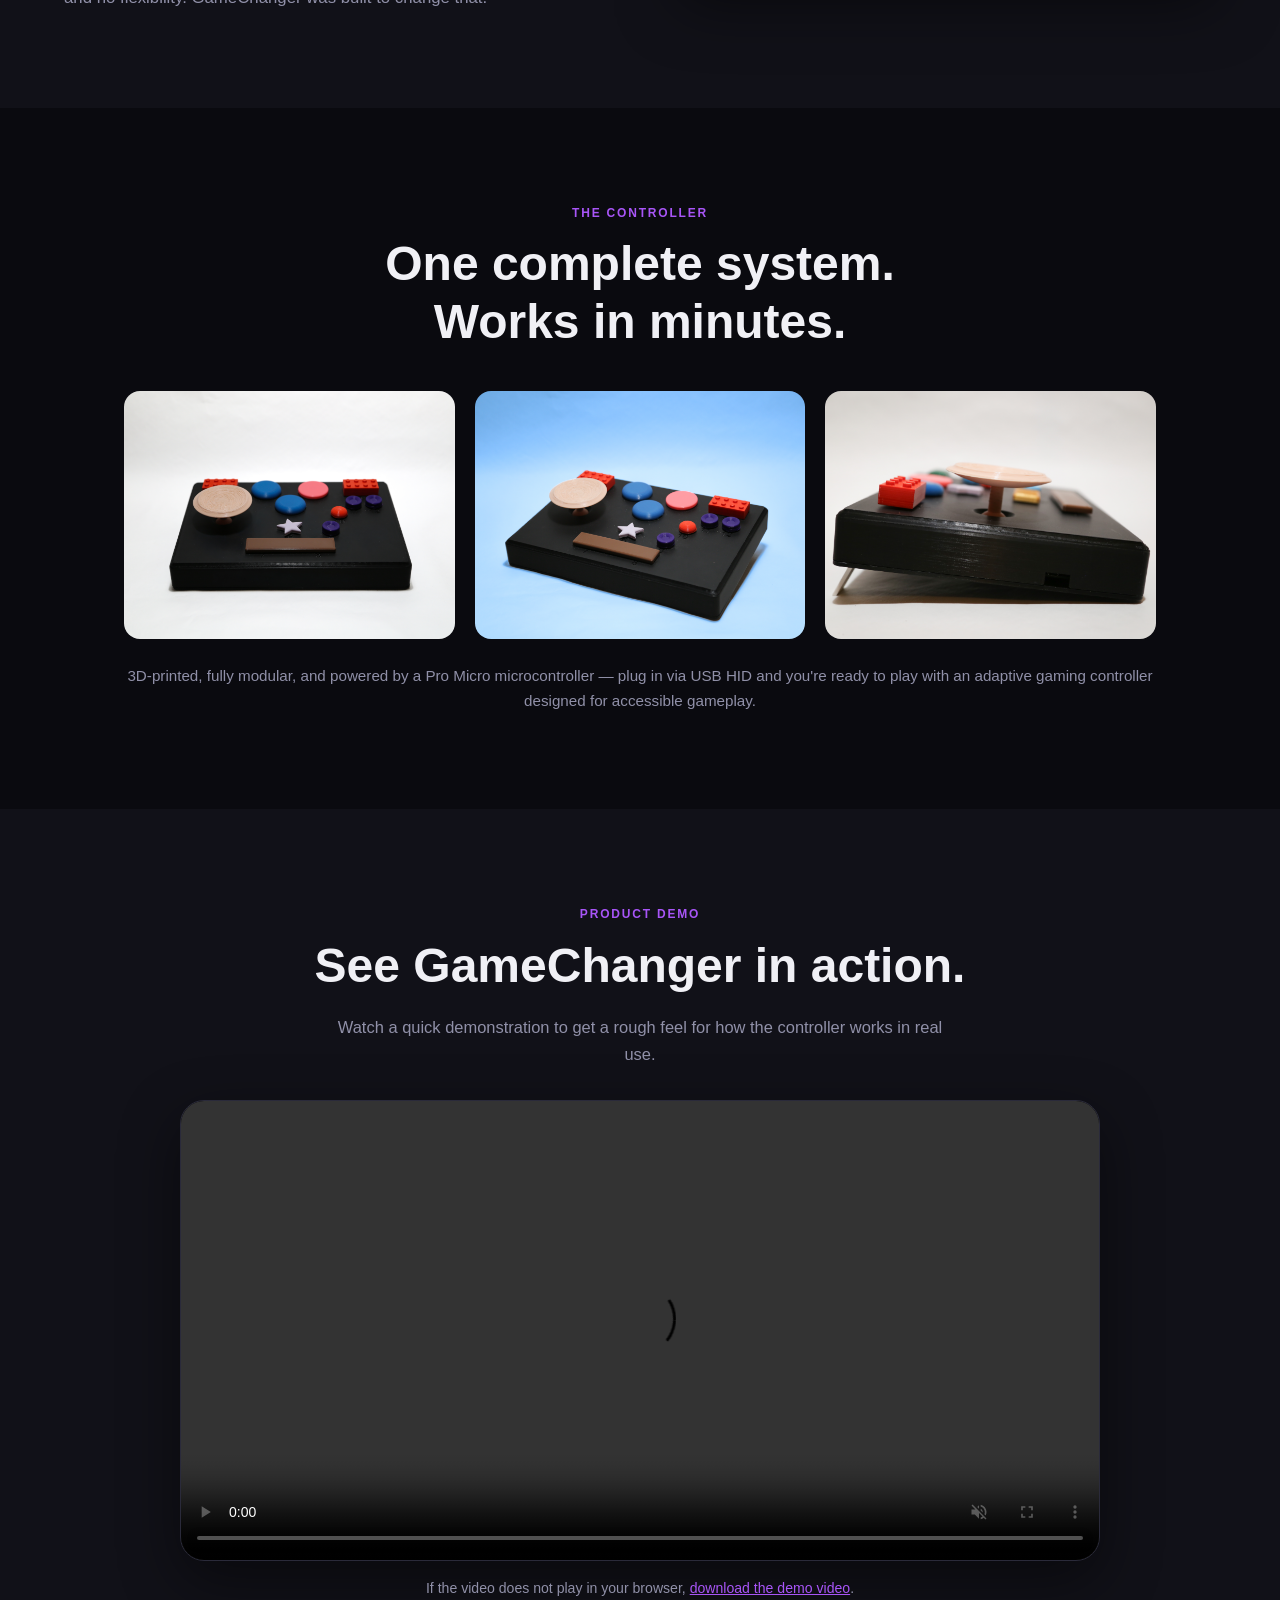
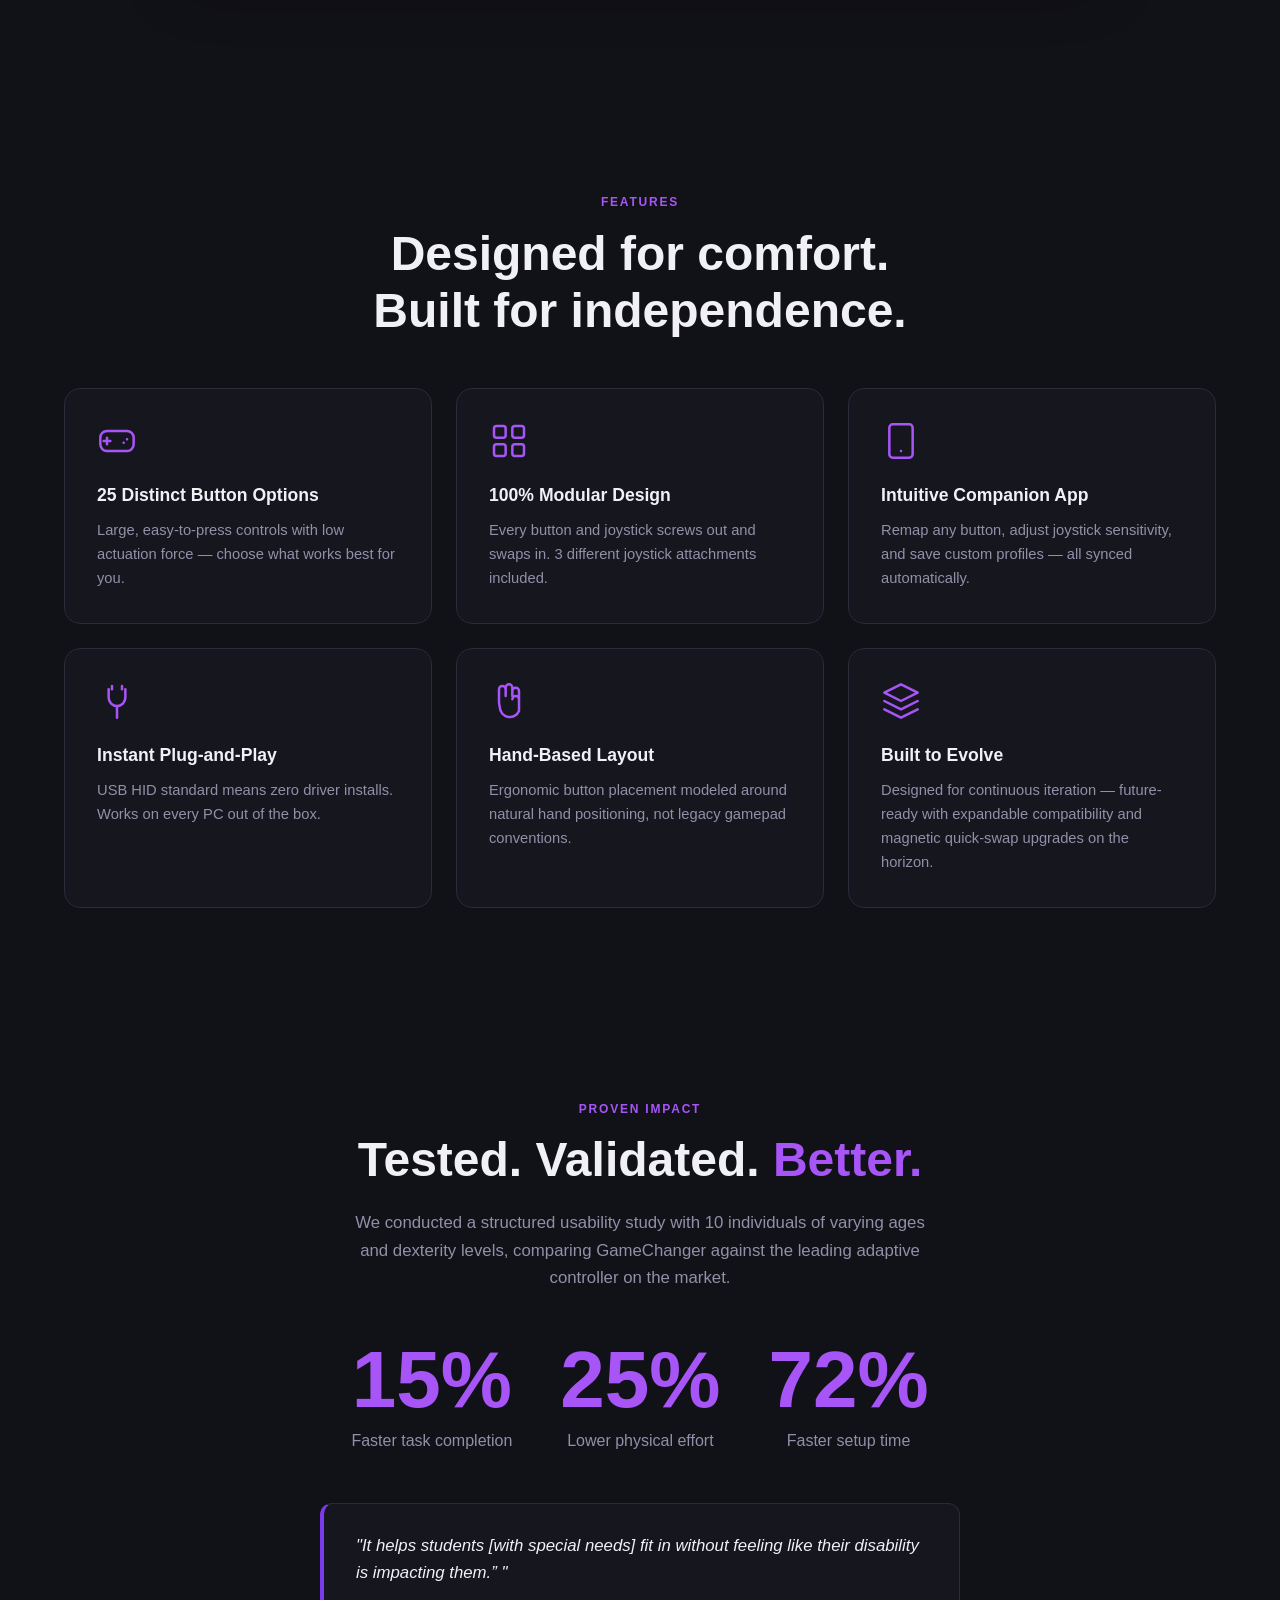
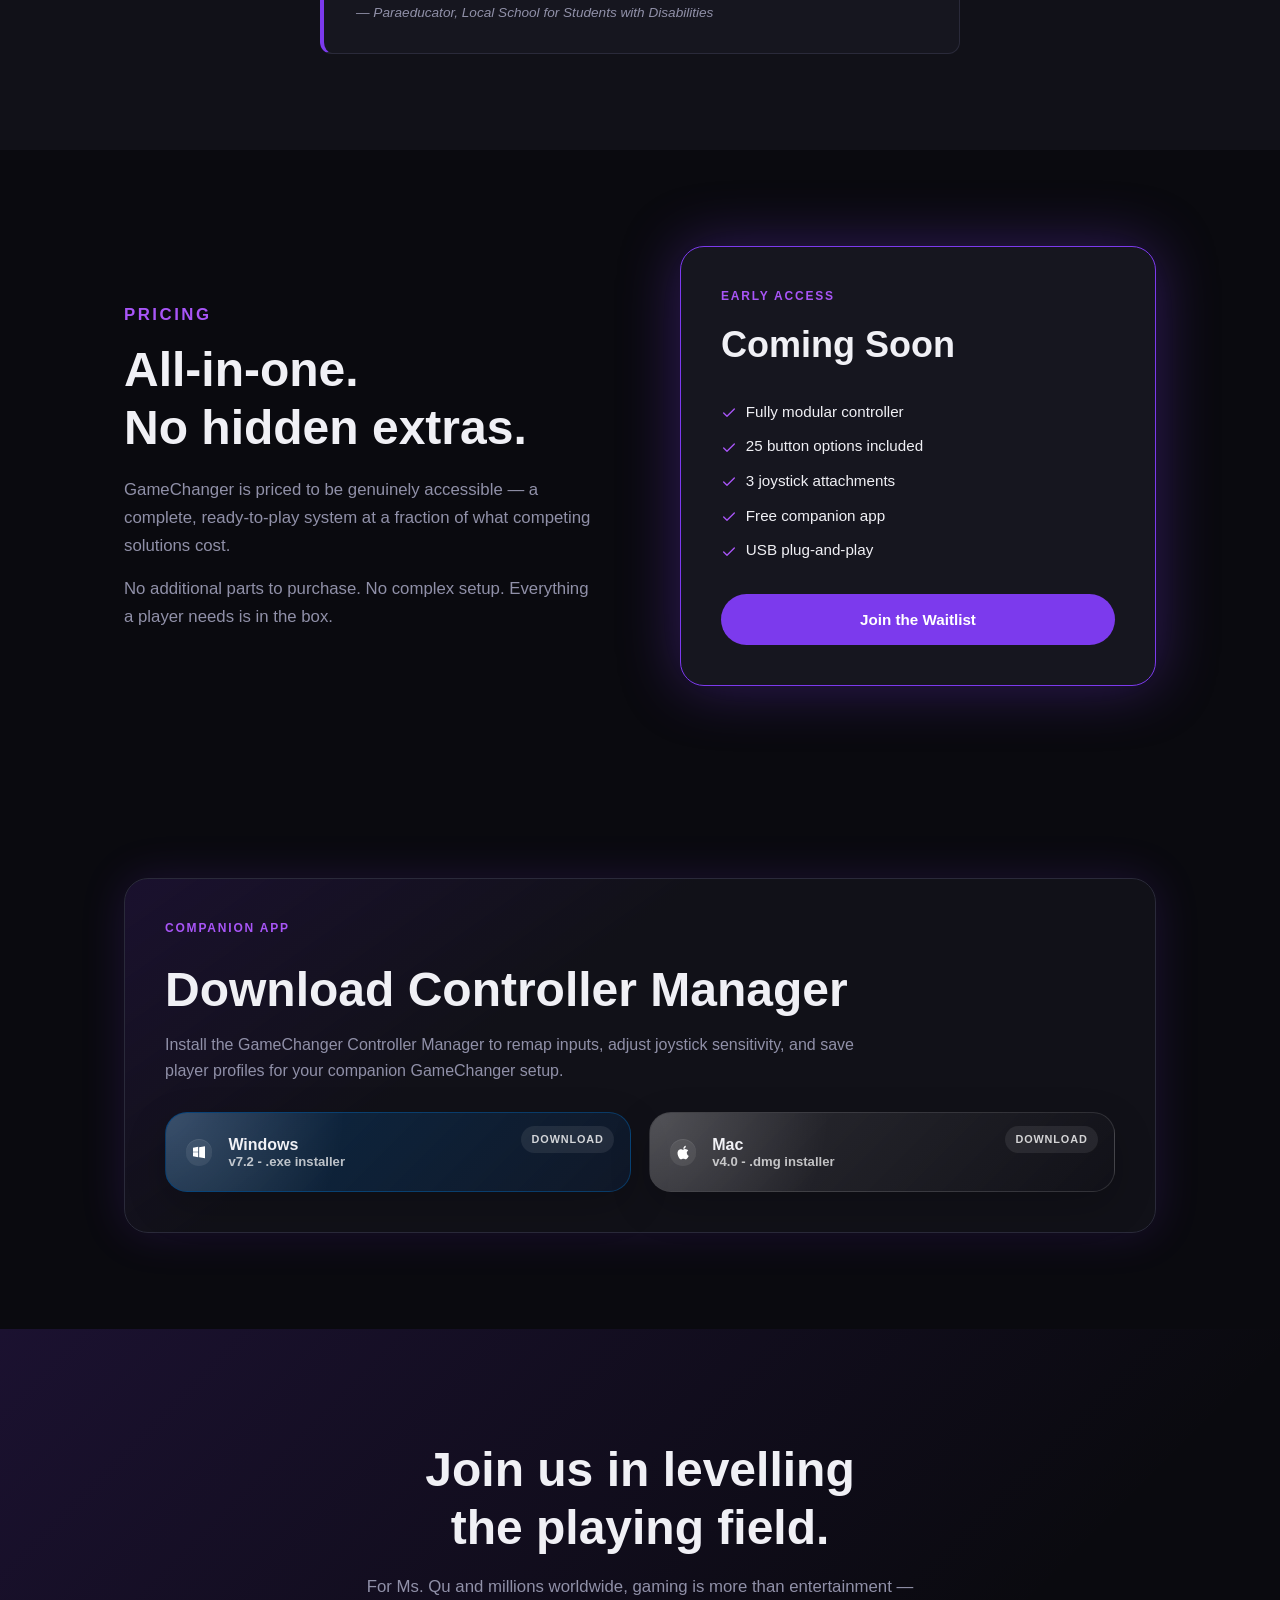
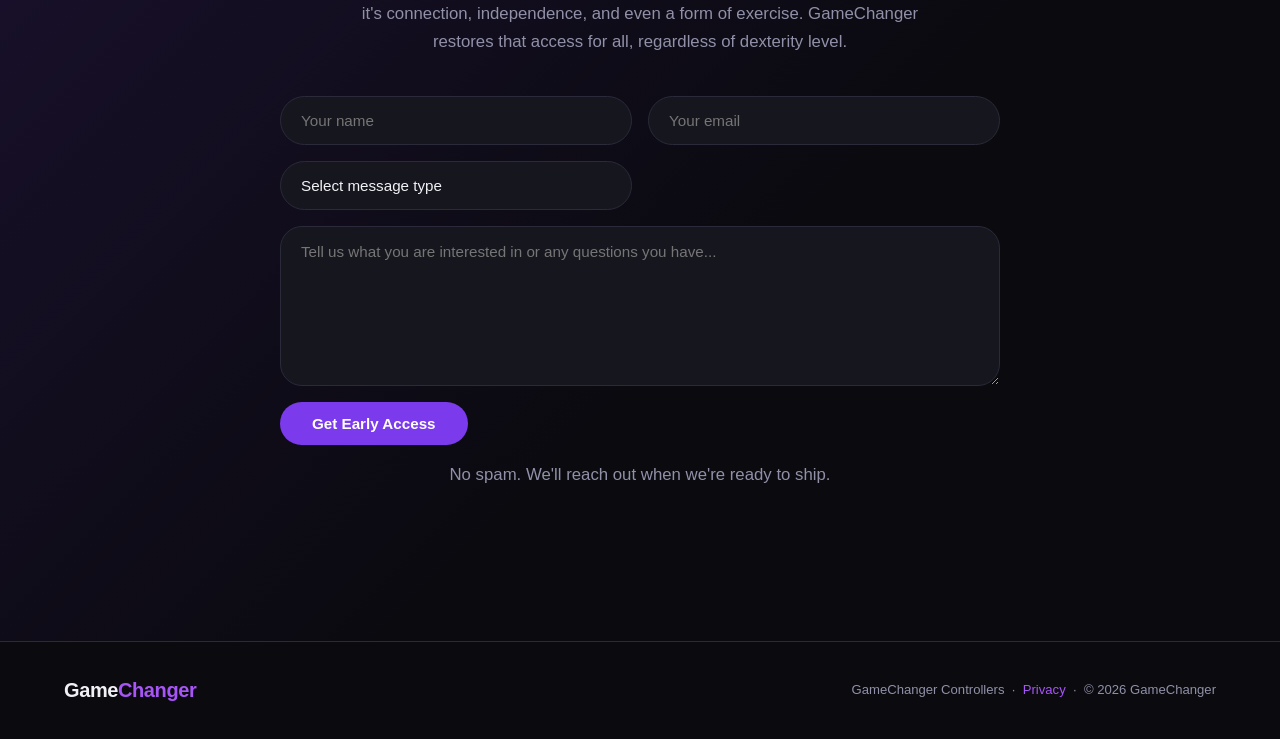
==== commit 68feffb3: "removed "backed by"" ====
--- a/index.html
+++ b/index.html
@@ -13,9 +13,8 @@
   <meta name="twitter:card" content="summary_large_image" />
   <meta name="twitter:title" content="GameChanger – Adaptive Gaming Controller" />
   <meta name="twitter:description" content="GameChanger unlocks accessible gameplay with a modular adaptive gaming controller and companion manager app for players with limited dexterity." />
-  <meta http-equiv="Content-Security-Policy" content="default-src 'self'; img-src 'self' data:; video-src 'self'; style-src 'self' https://fonts.googleapis.com; font-src 'self' https://fonts.gstatic.com; connect-src 'self' https://api.web3forms.com https://identity.netlify.com; object-src 'none'; base-uri 'self'; form-action 'self' https://api.web3forms.com; frame-ancestors 'none'; script-src 'self' https://identity.netlify.com;" />
+  <meta http-equiv="Content-Security-Policy" content="default-src 'self'; img-src 'self' data:; video-src 'self'; style-src 'self' https://fonts.googleapis.com; font-src 'self' https://fonts.gstatic.com; connect-src 'self' https://api.web3forms.com; object-src 'none'; base-uri 'self'; form-action 'self' https://api.web3forms.com; frame-ancestors 'none';" />
   <meta name="referrer" content="strict-origin-when-cross-origin" />
-  <script src="https://identity.netlify.com/v1/netlify-identity-widget.js"></script>
   <script type="application/ld+json">
     {
       "@context": "https://schema.org",
@@ -41,7 +40,6 @@
       <li><a href="#features">Features</a></li>
       <li><a href="#impact">Impact</a></li>
       <li><a href="#download">Download App</a></li>
-      <li><a href="/admin/resources">Resources</a></li>
       <li><a href="privacy.html">Privacy</a></li>
       <li><a href="#contact" class="nav-cta">Get Early Access</a></li>
     </ul>
@@ -229,36 +227,6 @@
 "</p>
       <cite>— Paraeducator, Local School for Students with Disabilities</cite>
     </blockquote>
-  </section>
-
-  <!-- ░░ CREDIBILITY ░░ -->
-  <section class="cred">
-    <p class="section-label center">Credibility & Partnerships</p>
-    <h2 class="center">Backed by the best.</h2>
-    <div class="cred-cards">
-      <div class="cred-card">
-        <div class="cred-logo"><img src="assets/images/logos/jhu-apl-logo.png" alt="Johns Hopkins APL" /></div>
-        <h3>Johns Hopkins APL</h3>
-        <p>Supported by the Johns Hopkins Applied Physics Laboratory for product development and patent filing — currently <strong>patent pending</strong>.</p>
-      </div>
-      <div class="cred-card">
-        <div class="cred-logo"><img src="assets/images/logos/ablegamers-logo.webp" alt="AbleGamers" /></div>
-        <h3>AbleGamers</h3>
-        <p>Actively working with one of the largest adaptive gaming organizations worldwide — collaborating on active testing projects and receiving expert guidance on controller design and market fit.</p>
-      </div>
-      <div class="cred-card">
-        <div class="cred-logo"><img src="assets/images/logos/specialeffect-logo.png" alt="SpecialEffect" /></div>
-        <h3>SpecialEffect</h3>
-        <p>Collaborating on active testing projects alongside the globally recognized accessible gaming charity — leveraging their deep expertise to refine our design and better serve the community.</p>
-      </div>
-      <div class="cred-card">
-        <div class="cred-logo">
-          <svg viewBox="0 0 24 24" fill="none" stroke="currentColor" stroke-width="1.5" stroke-linecap="round" stroke-linejoin="round" aria-hidden="true"><path d="M3 9l9-7 9 7v11a2 2 0 01-2 2H5a2 2 0 01-2-2z"/><polyline points="9 22 9 12 15 12 15 22"/></svg>
-        </div>
-        <h3>Schools &amp; Paraeducators</h3>
-        <p>Real-world testing with local schools for students with disabilities, directly shaping product iteration.</p>
-      </div>
-    </div>
   </section>
 
   <!-- ░░ PRICING ░░ -->
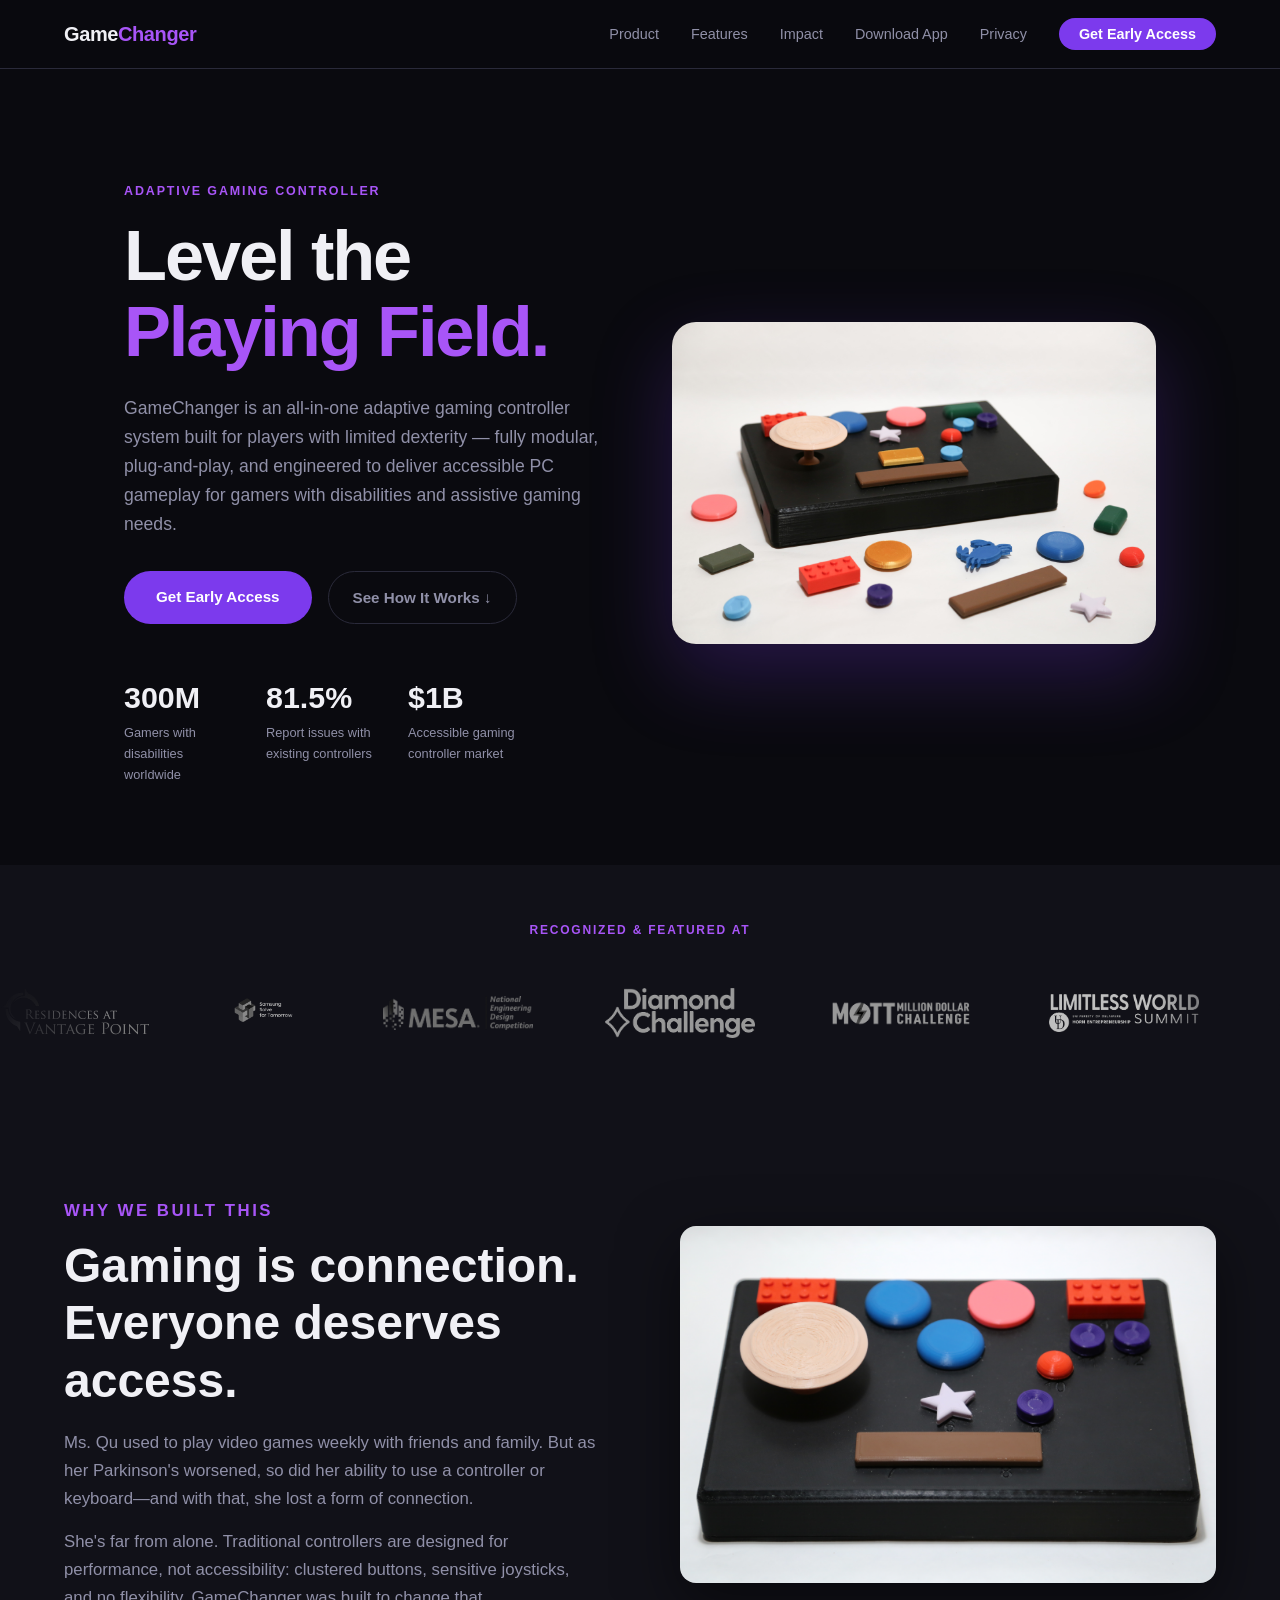
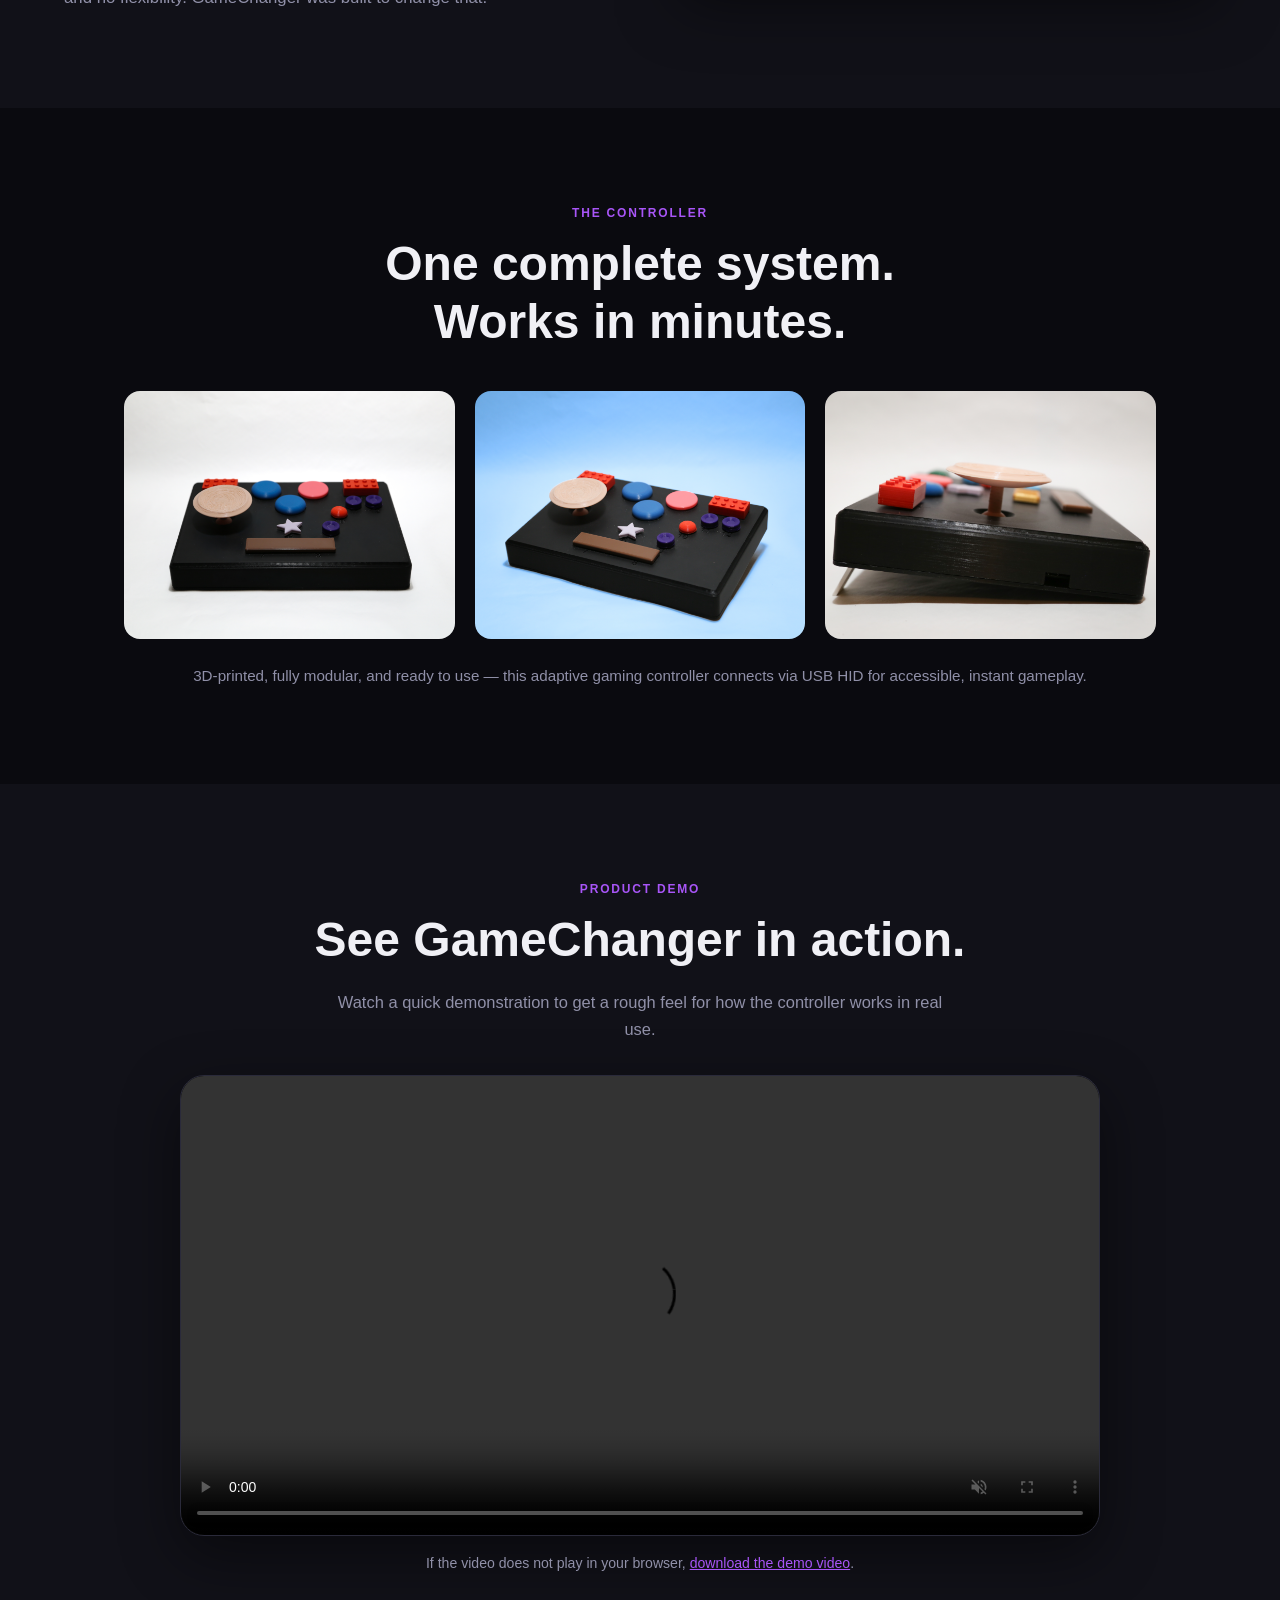
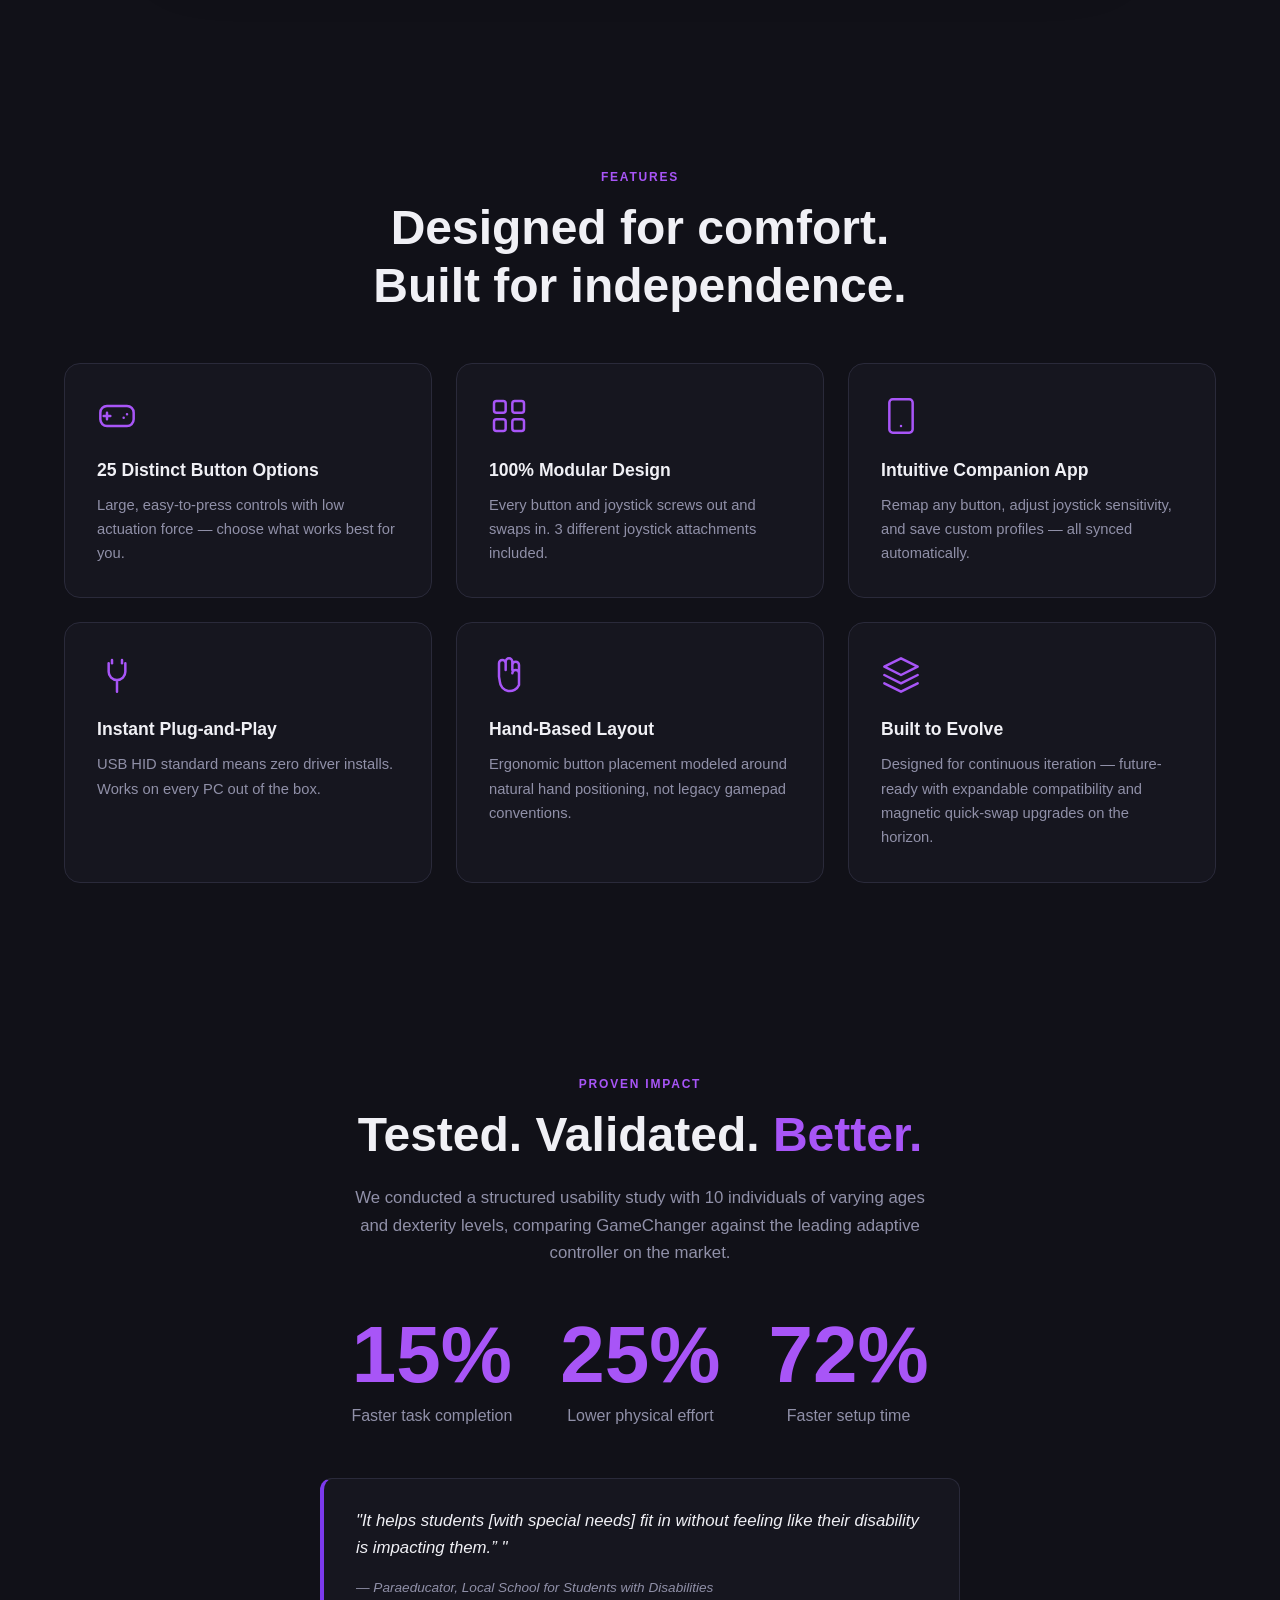
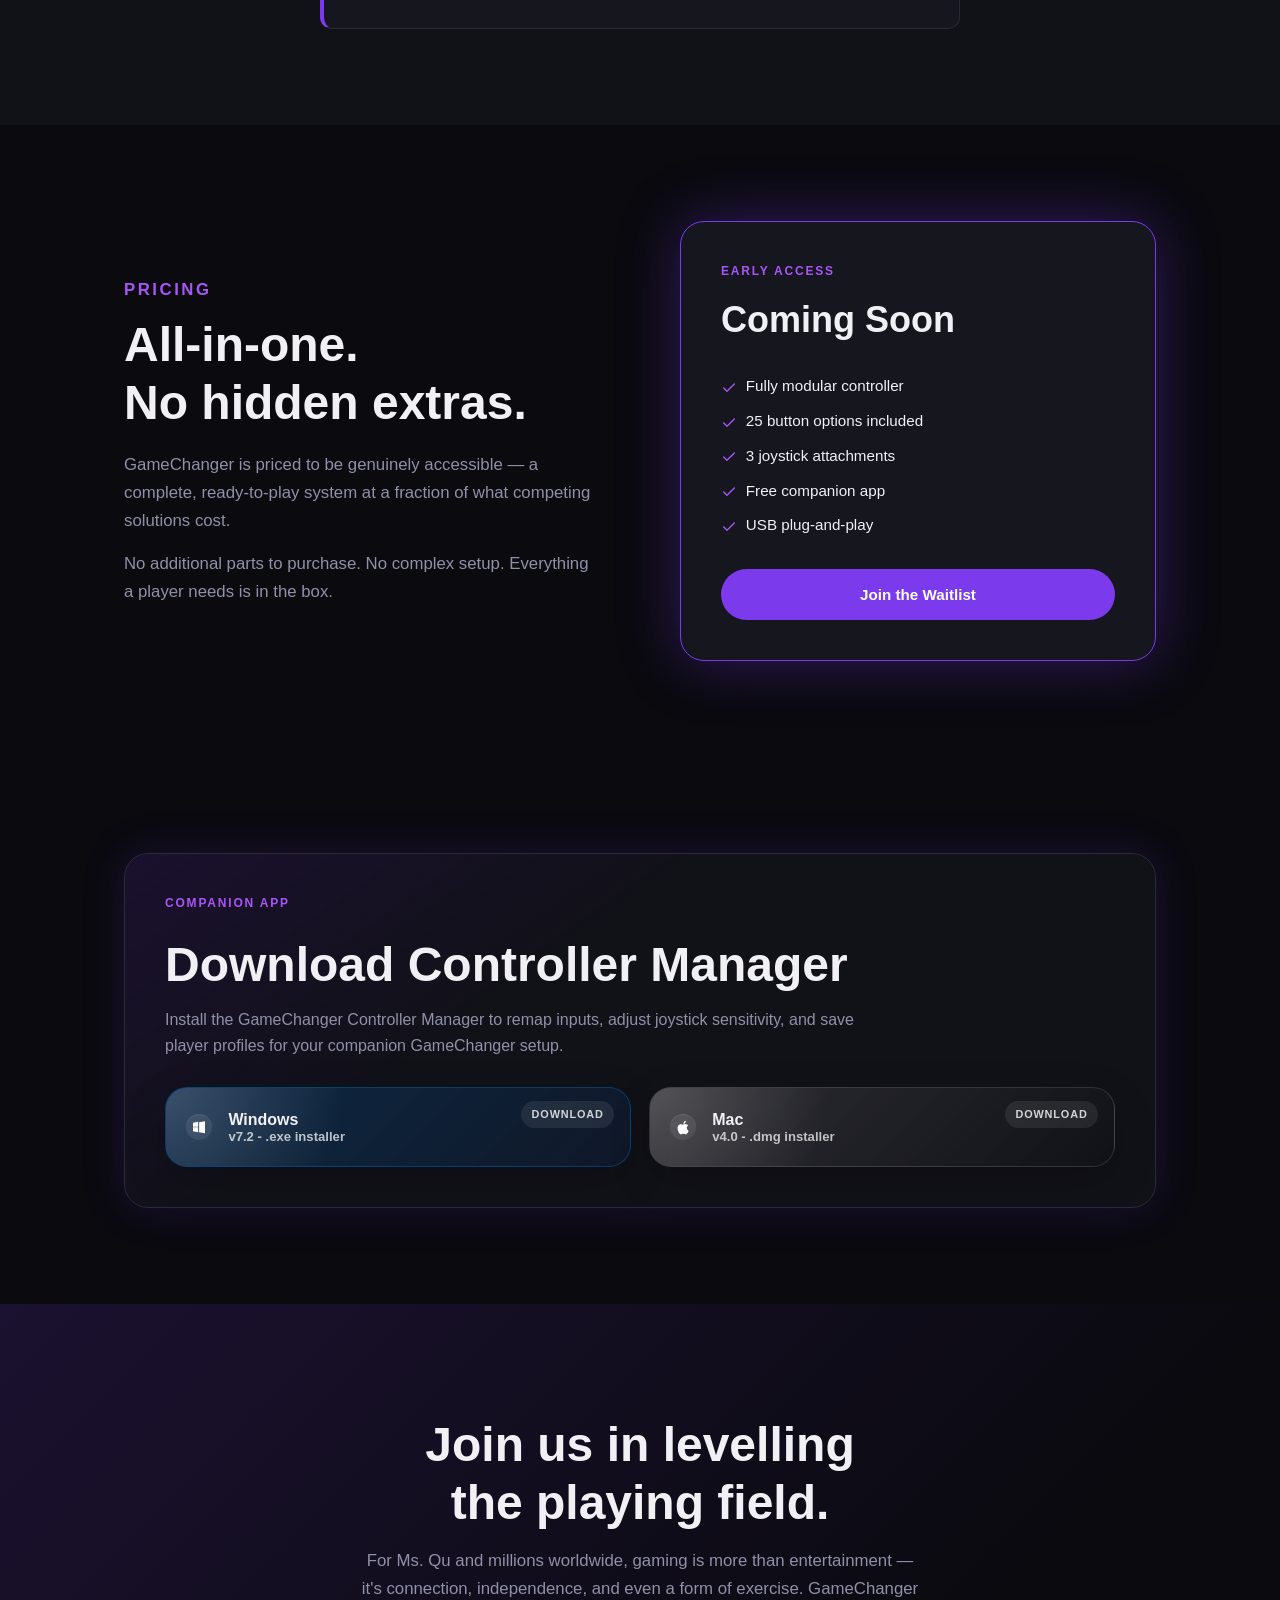
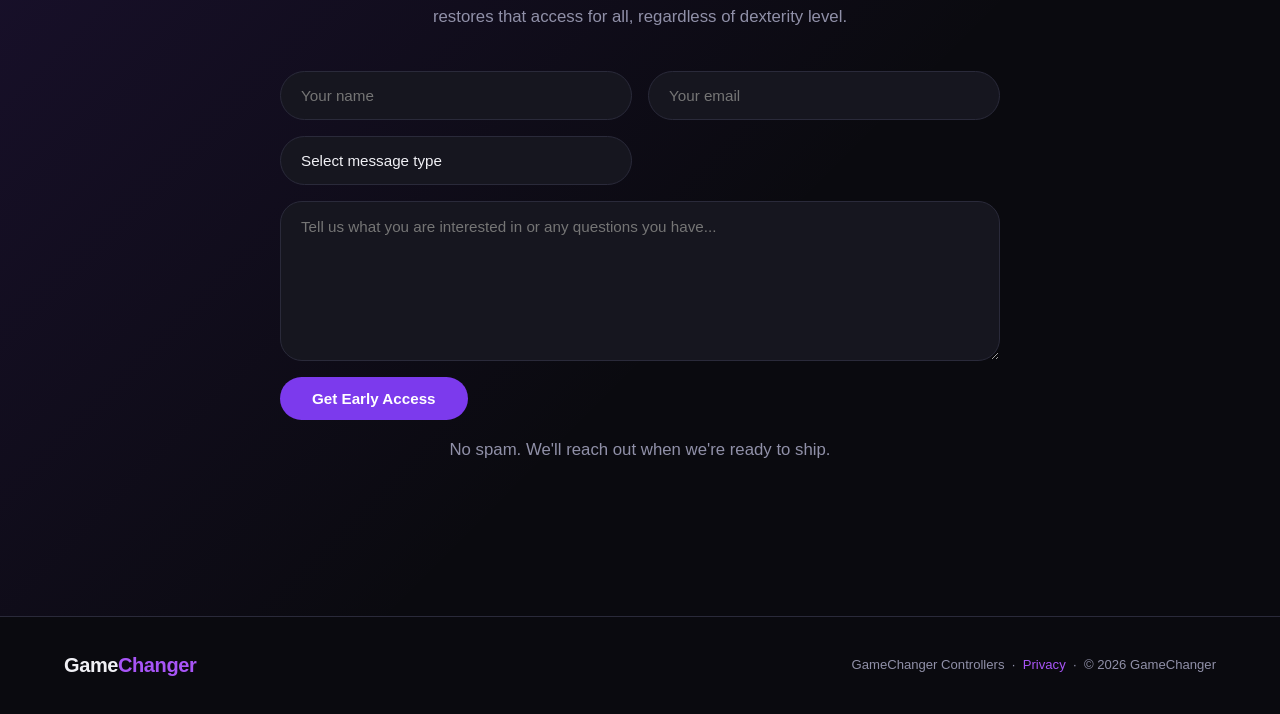
==== commit aea63a6c: "removed micro controller from product header" ====
--- a/index.html
+++ b/index.html
@@ -121,7 +121,7 @@
       <img src="assets/images/product/2o7a1091.jpg" alt="GameChanger controller detail" />
     </div>
     <p class="product-caption center">
-      3D-printed, fully modular, and powered by a Pro Micro microcontroller — plug in via USB HID and you're ready to play with an adaptive gaming controller designed for accessible gameplay.
+      3D-printed, fully modular, and ready to use — this adaptive gaming controller connects via USB HID for accessible, instant gameplay.
     </p>
   </section>
 
